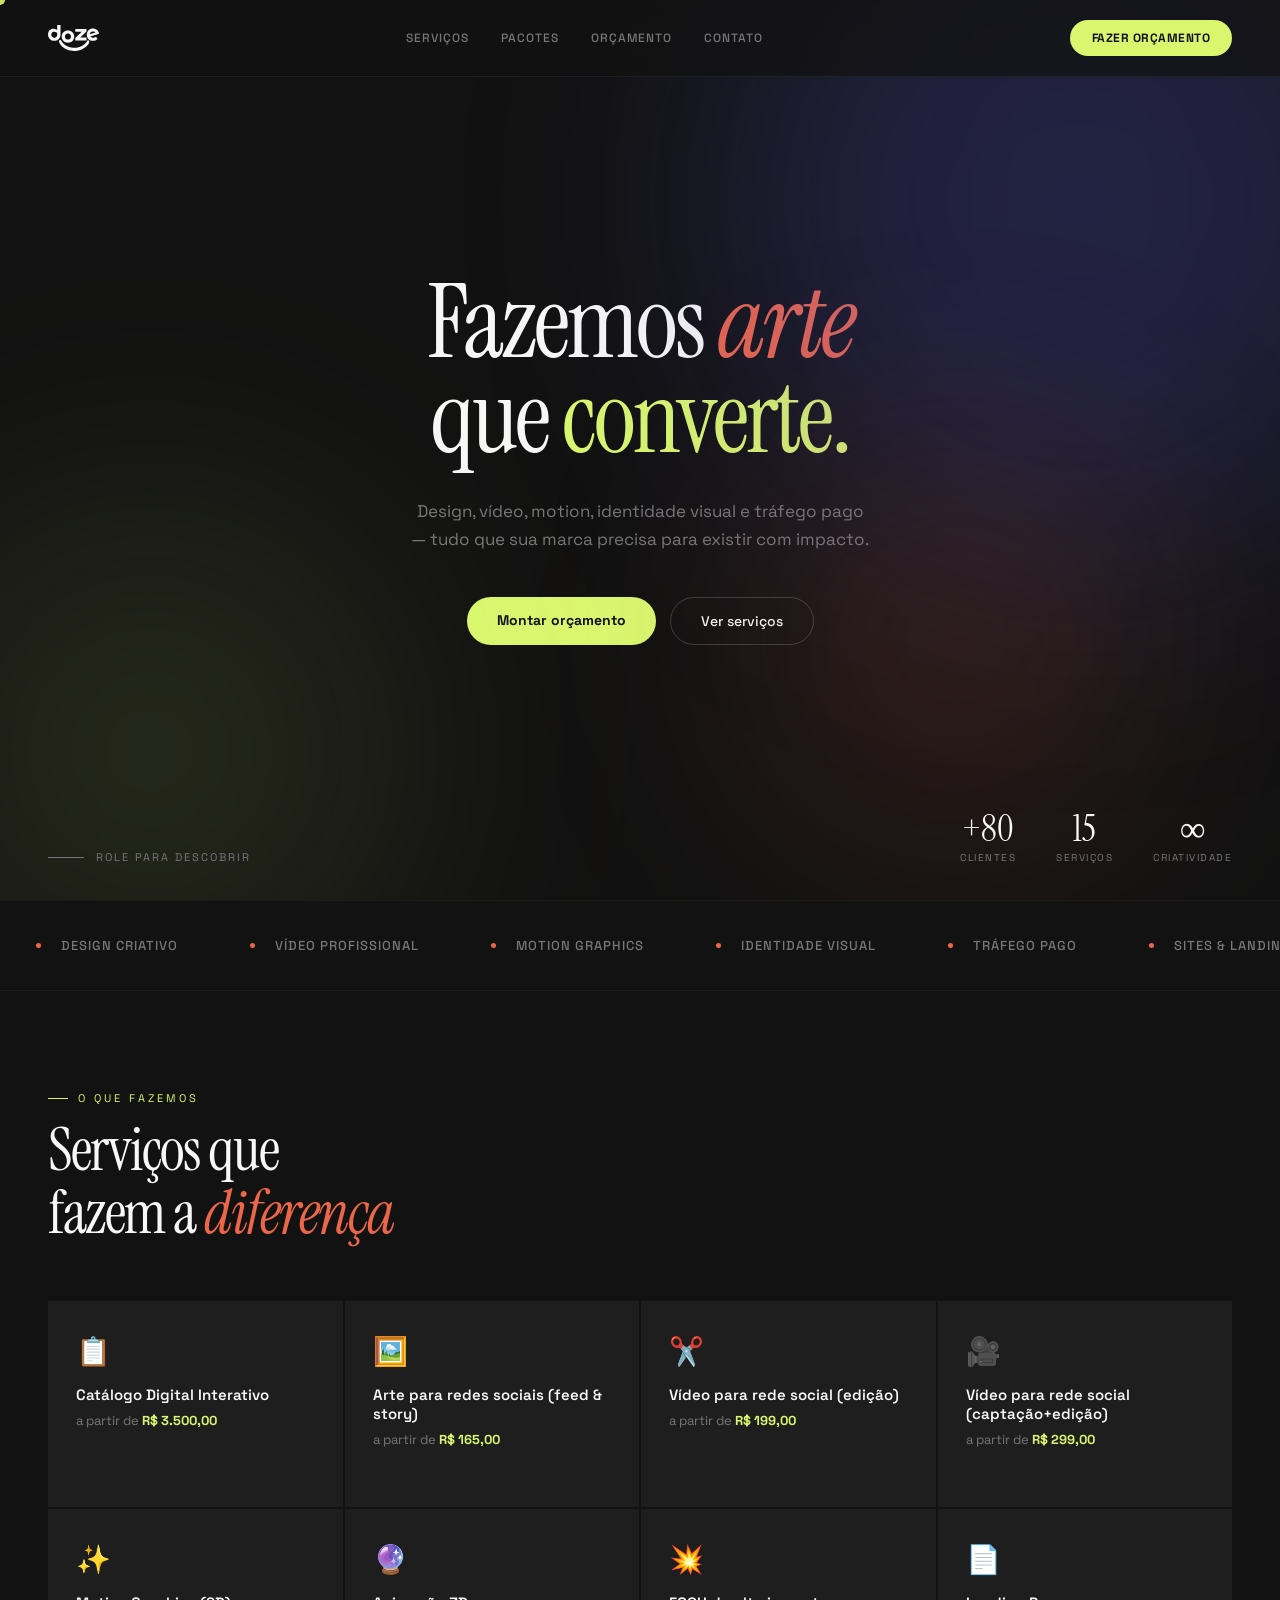
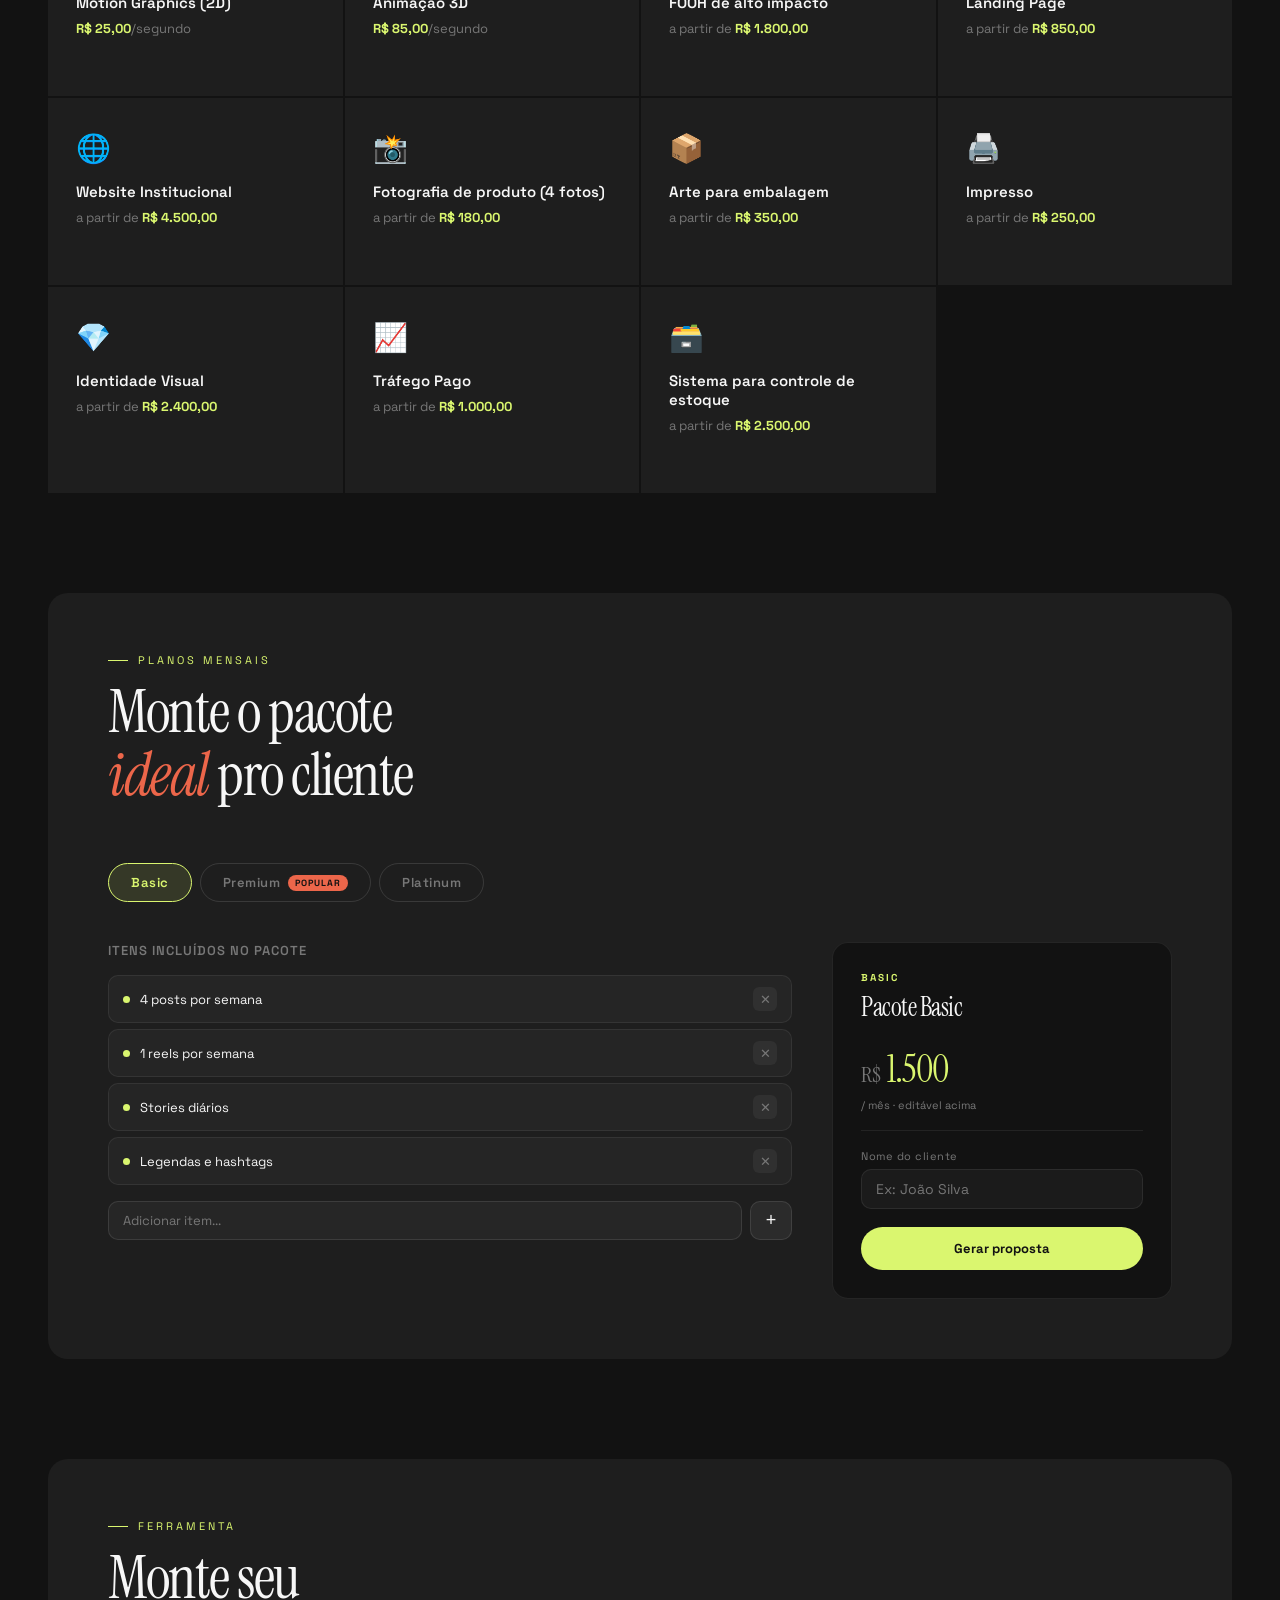
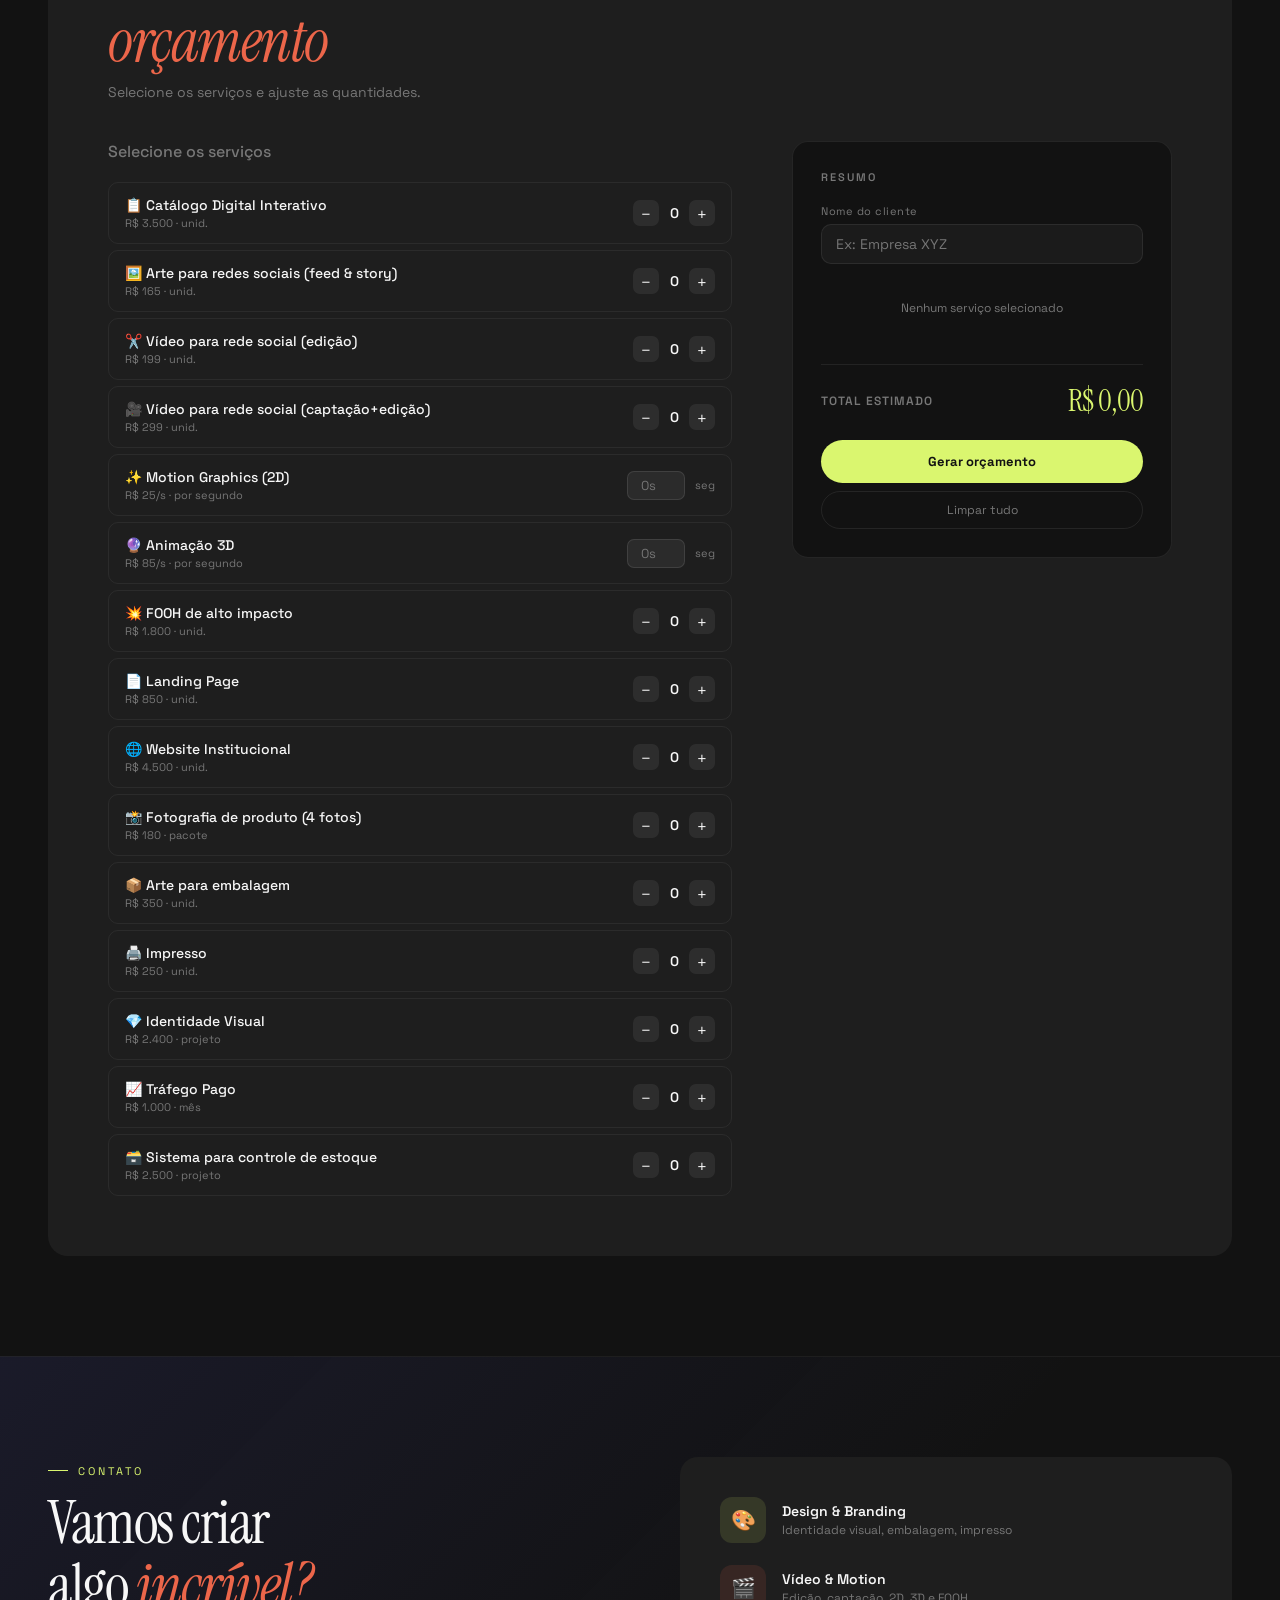
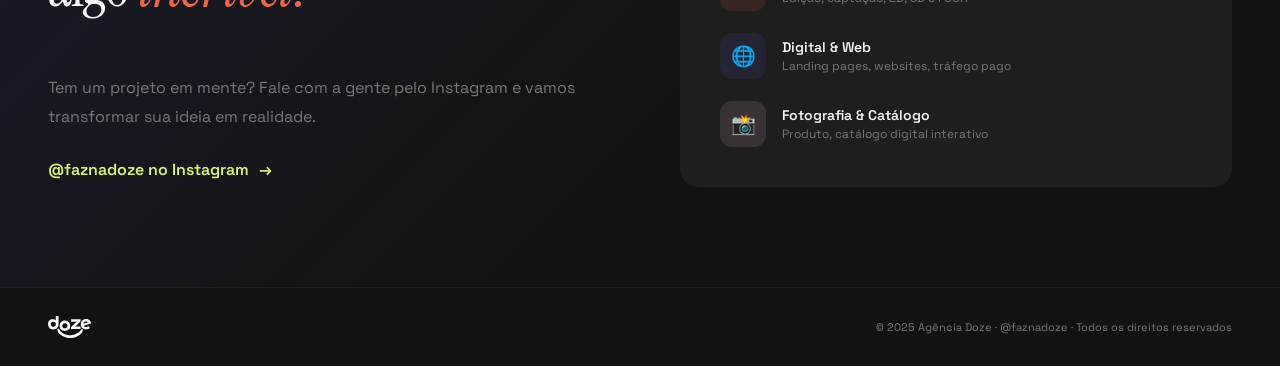
==== index.html @ f2036dd8 "Rename main file for GitHub Pages" ====
<!DOCTYPE html>
<html lang="pt-BR">

<head>
  <meta charset="UTF-8">
  <meta name="viewport" content="width=device-width, initial-scale=1.0">
  <title>Agência Doze — @faznadoze</title>
  <link
    href="https://fonts.googleapis.com/css2?family=Space+Grotesk:wght@300;400;500;600;700&family=Instrument+Serif:ital@0;1&display=swap"
    rel="stylesheet">
  <style>
    :root {
      --lime: #DAF66F;
      --orange: #EC664A;
      --purple: #5456D1;
      --pink: #F0B9DA;
      --light: #F7F7F7;
      --dark: #121212;
      --gray: #1e1e1e;
      --gray2: #2a2a2a;
      --text-muted: #777;
    }

    *,
    *::before,
    *::after {
      box-sizing: border-box;
      margin: 0;
      padding: 0;
    }

    html {
      scroll-behavior: smooth;
    }

    body {
      font-family: 'Space Grotesk', sans-serif;
      background: var(--dark);
      color: var(--light);
      overflow-x: hidden;
    }

    .cursor {
      width: 10px;
      height: 10px;
      background: var(--lime);
      border-radius: 50%;
      position: fixed;
      top: 0;
      left: 0;
      pointer-events: none;
      z-index: 9999;
      transform: translate(-50%, -50%);
      transition: width 0.2s, height 0.2s, background 0.2s;
      mix-blend-mode: difference;
    }

    .cursor.hovered {
      width: 36px;
      height: 36px;
    }

    nav {
      position: fixed;
      top: 0;
      left: 0;
      right: 0;
      padding: 20px 48px;
      display: flex;
      align-items: center;
      justify-content: space-between;
      z-index: 100;
      backdrop-filter: blur(12px);
      background: rgba(18, 18, 18, 0.75);
      border-bottom: 1px solid rgba(255, 255, 255, 0.06);
    }

    .nav-logo {
      display: inline-flex;
      align-items: center;
      color: var(--light);
      text-decoration: none;
      line-height: 1;
    }

    .nav-logo svg {
      height: 26px;
      width: auto;
      fill: var(--light);
      transition: fill 0.2s;
    }

    .nav-logo:hover svg {
      fill: var(--lime);
    }

    .nav-links {
      display: flex;
      gap: 32px;
    }

    .nav-links a {
      font-size: 12px;
      font-weight: 500;
      letter-spacing: 1px;
      text-transform: uppercase;
      color: var(--text-muted);
      text-decoration: none;
      transition: color 0.2s;
    }

    .nav-links a:hover {
      color: var(--lime);
    }

    .nav-cta {
      background: var(--lime);
      color: var(--dark);
      font-size: 12px;
      font-weight: 700;
      letter-spacing: 0.5px;
      text-transform: uppercase;
      border: none;
      padding: 10px 22px;
      border-radius: 100px;
      cursor: pointer;
      transition: transform 0.2s;
      text-decoration: none;
    }

    .nav-cta:hover {
      transform: scale(1.04);
    }

    /* HERO */
    .hero {
      min-height: 100vh;
      display: flex;
      flex-direction: column;
      justify-content: center;
      align-items: center;
      text-align: center;
      padding: 120px 48px 100px;
      position: relative;
      overflow: hidden;
    }

    .blob {
      position: absolute;
      border-radius: 50%;
      filter: blur(130px);
      pointer-events: none;
    }

    .b1 {
      width: 700px;
      height: 700px;
      background: rgba(84, 86, 209, 0.25);
      top: -150px;
      right: -150px;
    }

    .b2 {
      width: 500px;
      height: 500px;
      background: rgba(218, 246, 111, 0.10);
      bottom: -100px;
      left: -100px;
    }

    .b3 {
      width: 350px;
      height: 350px;
      background: rgba(236, 102, 74, 0.18);
      bottom: 80px;
      right: 150px;
    }

    .hero-tag {
      display: inline-flex;
      align-items: center;
      gap: 8px;
      background: rgba(255, 255, 255, 0.06);
      border: 1px solid rgba(255, 255, 255, 0.1);
      padding: 6px 16px;
      border-radius: 100px;
      font-size: 11px;
      letter-spacing: 1.5px;
      text-transform: uppercase;
      color: var(--lime);
      margin-bottom: 32px;
      width: fit-content;
    }

    .hero-tag::before {
      content: '';
      width: 6px;
      height: 6px;
      background: var(--lime);
      border-radius: 50%;
      animation: blink 2s infinite;
    }

    @keyframes blink {

      0%,
      100% {
        opacity: 1
      }

      50% {
        opacity: 0.3
      }
    }

    h1 {
      font-family: 'Instrument Serif', serif;
      font-size: clamp(52px, 8vw, 108px);
      line-height: 0.93;
      letter-spacing: -3px;
      font-weight: 400;
      margin-bottom: 32px;
      max-width: 860px;
    }

    h1 em {
      font-style: italic;
      color: var(--orange);
    }

    h1 .acc {
      color: var(--lime);
    }

    .hero-sub {
      font-size: 17px;
      color: var(--text-muted);
      max-width: 460px;
      line-height: 1.65;
      margin-bottom: 44px;
    }

    .hero-btns {
      display: flex;
      gap: 14px;
      flex-wrap: wrap;
      justify-content: center;
    }

    .btn-p {
      background: var(--lime);
      color: var(--dark);
      font-size: 14px;
      font-weight: 700;
      padding: 14px 30px;
      border-radius: 100px;
      border: none;
      cursor: pointer;
      transition: transform 0.2s;
      text-decoration: none;
      display: inline-block;
      font-family: 'Space Grotesk', sans-serif;
    }

    .btn-p:hover {
      transform: scale(1.04);
    }

    .btn-s {
      background: transparent;
      color: var(--light);
      font-size: 14px;
      font-weight: 500;
      padding: 14px 30px;
      border-radius: 100px;
      border: 1px solid rgba(255, 255, 255, 0.18);
      cursor: pointer;
      transition: all 0.2s;
      text-decoration: none;
      display: inline-block;
      font-family: 'Space Grotesk', sans-serif;
    }

    .btn-s:hover {
      border-color: var(--lime);
      color: var(--lime);
    }

    .hero-scroll {
      position: absolute;
      bottom: 36px;
      left: 48px;
      font-size: 11px;
      letter-spacing: 2px;
      text-transform: uppercase;
      color: var(--text-muted);
      display: flex;
      align-items: center;
      gap: 12px;
    }

    .hero-scroll::before {
      content: '';
      width: 36px;
      height: 1px;
      background: var(--text-muted);
    }

    .hero-stats {
      position: absolute;
      bottom: 36px;
      right: 48px;
      display: flex;
      gap: 40px;
    }

    .stat-n {
      font-family: 'Instrument Serif', serif;
      font-size: 36px;
      line-height: 1;
    }

    .stat-l {
      font-size: 10px;
      color: var(--text-muted);
      letter-spacing: 1.5px;
      text-transform: uppercase;
      margin-top: 4px;
    }

    /* MARQUEE */
    .mq-wrap {
      padding: 36px 0;
      border-top: 1px solid rgba(255, 255, 255, 0.05);
      border-bottom: 1px solid rgba(255, 255, 255, 0.05);
      overflow: hidden;
    }

    .mq-track {
      display: flex;
      animation: mq 22s linear infinite;
      white-space: nowrap;
    }

    .mq-item {
      display: inline-flex;
      align-items: center;
      gap: 20px;
      font-size: 13px;
      font-weight: 500;
      letter-spacing: 1px;
      text-transform: uppercase;
      color: var(--text-muted);
      padding: 0 36px;
    }

    .mq-dot {
      width: 5px;
      height: 5px;
      border-radius: 50%;
      background: var(--orange);
      flex-shrink: 0;
    }

    @keyframes mq {
      to {
        transform: translateX(-50%);
      }
    }

    /* SECTIONS */
    section {
      padding: 100px 48px;
    }

    .sec-label {
      font-size: 11px;
      letter-spacing: 3px;
      text-transform: uppercase;
      color: var(--lime);
      margin-bottom: 14px;
      display: flex;
      align-items: center;
      gap: 10px;
    }

    .sec-label::before {
      content: '';
      width: 20px;
      height: 1px;
      background: var(--lime);
    }

    .sec-title {
      font-family: 'Instrument Serif', serif;
      font-size: clamp(34px, 5vw, 60px);
      line-height: 1.05;
      letter-spacing: -1.5px;
      font-weight: 400;
      margin-bottom: 56px;
    }

    .sec-title em {
      font-style: italic;
      color: var(--orange);
    }

    /* SERVICES GRID */
    .svc-grid {
      display: grid;
      grid-template-columns: repeat(auto-fill, minmax(260px, 1fr));
      gap: 2px;
    }

    .svc-card {
      background: var(--gray);
      padding: 32px 28px;
      transition: background 0.2s, transform 0.2s;
      position: relative;
      overflow: hidden;
      cursor: pointer;
    }

    .svc-card::before {
      content: '';
      position: absolute;
      top: 0;
      left: 0;
      right: 0;
      height: 2px;
      background: linear-gradient(90deg, var(--lime), var(--orange));
      transform: scaleX(0);
      transform-origin: left;
      transition: transform 0.3s;
    }

    .svc-card:hover {
      background: #242424;
      transform: translateY(-2px);
    }

    .svc-card:hover::before {
      transform: scaleX(1);
    }

    .svc-icon {
      font-size: 28px;
      margin-bottom: 16px;
    }

    .svc-name {
      font-size: 15px;
      font-weight: 600;
      margin-bottom: 8px;
      color: var(--light);
    }

    .svc-price {
      font-size: 13px;
      color: var(--text-muted);
    }

    .svc-price strong {
      color: var(--lime);
    }

    .svc-card-hint {
      font-size: 10px;
      letter-spacing: 1px;
      text-transform: uppercase;
      color: var(--lime);
      margin-top: 14px;
      opacity: 0;
      transition: opacity 0.2s;
      display: flex;
      align-items: center;
      gap: 6px;
    }

    .svc-card-hint::before {
      content: '';
      width: 12px;
      height: 1px;
      background: var(--lime);
    }

    .svc-card:hover .svc-card-hint {
      opacity: 1;
    }

    /* SERVICE DETAIL MODAL */
    .svc-modal-ov {
      position: fixed;
      inset: 0;
      background: rgba(0, 0, 0, 0.92);
      display: flex;
      align-items: center;
      justify-content: center;
      z-index: 1100;
      padding: 20px;
      opacity: 0;
      pointer-events: none;
      transition: opacity 0.3s;
    }

    .svc-modal-ov.open {
      opacity: 1;
      pointer-events: all;
    }

    .svc-modal-box {
      background: var(--gray);
      border-radius: 24px;
      max-width: 860px;
      width: 100%;
      position: relative;
      transform: translateY(20px);
      transition: transform 0.35s cubic-bezier(.22, 1, .36, 1);
      max-height: 90vh;
      overflow-y: auto;
      display: flex;
      flex-direction: column;
    }

    .svc-modal-ov.open .svc-modal-box {
      transform: translateY(0);
    }

    .svc-modal-header {
      padding: 36px 36px 24px;
      border-bottom: 1px solid rgba(255, 255, 255, 0.06);
      position: sticky;
      top: 0;
      background: var(--gray);
      z-index: 2;
      border-radius: 24px 24px 0 0;
    }

    .svc-modal-icon {
      font-size: 36px;
      margin-bottom: 12px;
    }

    .svc-modal-name {
      font-family: 'Instrument Serif', serif;
      font-size: clamp(26px, 4vw, 40px);
      letter-spacing: -1px;
      font-weight: 400;
      margin-bottom: 4px;
    }

    .svc-modal-price {
      font-size: 13px;
      color: var(--text-muted);
      margin-bottom: 12px;
    }

    .svc-modal-price strong {
      color: var(--lime);
    }

    .svc-modal-desc {
      font-size: 15px;
      color: var(--text-muted);
      line-height: 1.75;
      max-width: 620px;
    }

    .svc-modal-x {
      position: absolute;
      top: 20px;
      right: 20px;
      width: 36px;
      height: 36px;
      border-radius: 50%;
      background: rgba(255, 255, 255, 0.08);
      border: none;
      color: var(--light);
      font-size: 16px;
      cursor: pointer;
      display: flex;
      align-items: center;
      justify-content: center;
      transition: background 0.15s;
    }

    .svc-modal-x:hover {
      background: rgba(255, 255, 255, 0.16);
    }

    .svc-modal-body {
      padding: 28px 36px 36px;
    }

    .svc-preview-label {
      font-size: 11px;
      letter-spacing: 2.5px;
      text-transform: uppercase;
      color: var(--lime);
      margin-bottom: 18px;
      display: flex;
      align-items: center;
      gap: 10px;
    }

    .svc-preview-label::before {
      content: '';
      width: 16px;
      height: 1px;
      background: var(--lime);
    }

    .svc-preview-empty {
      font-size: 13px;
      color: var(--text-muted);
      text-align: center;
      padding: 48px 20px;
      background: rgba(255, 255, 255, 0.02);
      border-radius: 12px;
      border: 1px dashed rgba(255, 255, 255, 0.1);
    }

    .svc-preview-empty span {
      display: block;
      font-size: 28px;
      margin-bottom: 10px;
    }

    .preview-grid {
      display: grid;
      grid-template-columns: repeat(auto-fill, minmax(200px, 1fr));
      gap: 10px;
    }

    .preview-item {
      border-radius: 12px;
      overflow: hidden;
      background: #1a1a1a;
      position: relative;
      aspect-ratio: 16/10;
      cursor: pointer;
      transition: transform 0.2s, box-shadow 0.2s;
    }

    .preview-item:hover {
      transform: scale(1.02);
      box-shadow: 0 12px 32px rgba(0, 0, 0, 0.5);
    }

    .preview-item img {
      width: 100%;
      height: 100%;
      object-fit: cover;
      display: block;
    }

    .preview-item video {
      width: 100%;
      height: 100%;
      object-fit: cover;
      display: block;
    }

    .preview-pdf-thumb {
      width: 100%;
      height: 100%;
      display: flex;
      flex-direction: column;
      align-items: center;
      justify-content: center;
      gap: 8px;
      color: var(--text-muted);
      font-size: 12px;
    }

    .preview-pdf-thumb span {
      font-size: 32px;
    }

    .preview-type-badge {
      position: absolute;
      bottom: 8px;
      right: 8px;
      background: rgba(0, 0, 0, 0.7);
      backdrop-filter: blur(4px);
      border-radius: 6px;
      padding: 3px 8px;
      font-size: 10px;
      font-weight: 600;
      letter-spacing: 0.5px;
      color: var(--light);
      text-transform: uppercase;
    }

    /* LIGHTBOX */
    .lightbox {
      position: fixed;
      inset: 0;
      background: rgba(0, 0, 0, 0.97);
      z-index: 2000;
      display: flex;
      align-items: center;
      justify-content: center;
      opacity: 0;
      pointer-events: none;
      transition: opacity 0.25s;
    }

    .lightbox.open {
      opacity: 1;
      pointer-events: all;
    }

    .lightbox-inner {
      max-width: 90vw;
      max-height: 90vh;
      position: relative;
    }

    .lightbox-inner img {
      max-width: 90vw;
      max-height: 88vh;
      border-radius: 8px;
      object-fit: contain;
      display: block;
    }

    .lightbox-inner video {
      max-width: 90vw;
      max-height: 88vh;
      border-radius: 8px;
    }

    .lightbox-close {
      position: fixed;
      top: 20px;
      right: 24px;
      width: 40px;
      height: 40px;
      border-radius: 50%;
      background: rgba(255, 255, 255, 0.1);
      border: none;
      color: white;
      font-size: 18px;
      cursor: pointer;
      display: flex;
      align-items: center;
      justify-content: center;
      transition: background 0.15s;
    }

    .lightbox-close:hover {
      background: rgba(255, 255, 255, 0.2);
    }

    .svc-modal-actions {
      display: flex;
      gap: 10px;
      margin-top: 24px;
      padding-top: 20px;
      border-top: 1px solid rgba(255, 255, 255, 0.06);
    }

    @media (max-width: 600px) {

      .svc-modal-header,
      .svc-modal-body {
        padding-left: 20px;
        padding-right: 20px;
      }

      .preview-grid {
        grid-template-columns: repeat(auto-fill, minmax(140px, 1fr));
      }

      .svc-grid {
        grid-template-columns: 1fr 1fr;
      }

      .svc-card {
        padding: 24px 16px;
      }
    }

    /* BUDGET */
    #orcamento {
      background: var(--gray);
      margin: 0 48px;
      border-radius: 20px;
      padding: 60px;
    }

    .budget-grid {
      display: grid;
      grid-template-columns: 1fr 380px;
      gap: 60px;
      margin-top: 40px;
    }

    .bgt-left-title {
      font-size: 16px;
      font-weight: 500;
      color: var(--text-muted);
      margin-bottom: 20px;
    }

    .svc-list {
      display: flex;
      flex-direction: column;
      gap: 6px;
    }

    .svc-row {
      display: flex;
      align-items: center;
      justify-content: space-between;
      padding: 13px 16px;
      border-radius: 10px;
      border: 1px solid rgba(255, 255, 255, 0.06);
      transition: all 0.15s;
      cursor: pointer;
    }

    .svc-row:hover {
      background: rgba(255, 255, 255, 0.03);
      border-color: rgba(218, 246, 111, 0.18);
    }

    .svc-row.sel {
      background: rgba(218, 246, 111, 0.07);
      border-color: rgba(218, 246, 111, 0.35);
    }

    .row-info {
      display: flex;
      flex-direction: column;
      gap: 2px;
    }

    .row-name {
      font-size: 14px;
      font-weight: 500;
      color: var(--light);
    }

    .row-base {
      font-size: 11px;
      color: var(--text-muted);
    }

    .row-right {
      display: flex;
      align-items: center;
      gap: 10px;
    }

    .qty-ctrl {
      display: flex;
      align-items: center;
      gap: 6px;
    }

    .qty-btn {
      width: 26px;
      height: 26px;
      border-radius: 7px;
      background: rgba(255, 255, 255, 0.07);
      border: none;
      color: var(--light);
      font-size: 15px;
      cursor: pointer;
      display: flex;
      align-items: center;
      justify-content: center;
      transition: background 0.15s;
      line-height: 1;
    }

    .qty-btn:hover {
      background: rgba(218, 246, 111, 0.18);
    }

    .qty-v {
      font-size: 14px;
      font-weight: 600;
      min-width: 18px;
      text-align: center;
      color: var(--light);
    }

    .sec-inp {
      width: 58px;
      background: rgba(255, 255, 255, 0.06);
      border: 1px solid rgba(255, 255, 255, 0.1);
      border-radius: 7px;
      color: var(--light);
      font-size: 13px;
      text-align: center;
      padding: 5px 8px;
      font-family: 'Space Grotesk', sans-serif;
    }

    .sec-inp:focus {
      outline: none;
      border-color: var(--lime);
    }

    /* SUMMARY */
    .bgt-right {
      position: sticky;
      top: 110px;
    }

    .summary-box {
      background: var(--dark);
      border-radius: 16px;
      padding: 28px;
      border: 1px solid rgba(255, 255, 255, 0.08);
    }

    .sum-hdr {
      font-size: 11px;
      font-weight: 600;
      letter-spacing: 2px;
      text-transform: uppercase;
      color: var(--text-muted);
      margin-bottom: 20px;
    }

    .sum-field {
      margin-bottom: 20px;
    }

    .sum-field label {
      font-size: 11px;
      color: var(--text-muted);
      display: block;
      margin-bottom: 6px;
      letter-spacing: 0.5px;
    }

    .sum-field input {
      width: 100%;
      background: rgba(255, 255, 255, 0.04);
      border: 1px solid rgba(255, 255, 255, 0.08);
      border-radius: 10px;
      color: var(--light);
      font-size: 14px;
      padding: 10px 14px;
      font-family: 'Space Grotesk', sans-serif;
      transition: border-color 0.15s;
    }

    .sum-field input:focus {
      outline: none;
      border-color: var(--lime);
    }

    .sum-items {
      min-height: 60px;
      margin-bottom: 20px;
      display: flex;
      flex-direction: column;
      gap: 8px;
    }

    .sum-item {
      display: flex;
      justify-content: space-between;
      align-items: start;
      font-size: 12px;
    }

    .sum-item-n {
      color: var(--text-muted);
      max-width: 62%;
      line-height: 1.4;
    }

    .sum-item-p {
      color: var(--light);
      font-weight: 500;
    }

    .sum-empty {
      font-size: 12px;
      color: var(--text-muted);
      text-align: center;
      padding: 16px 0;
    }

    .sum-div {
      height: 1px;
      background: rgba(255, 255, 255, 0.07);
      margin: 16px 0;
    }

    .sum-total {
      display: flex;
      justify-content: space-between;
      align-items: center;
      margin-bottom: 20px;
    }

    .sum-tot-l {
      font-size: 12px;
      font-weight: 600;
      color: var(--text-muted);
      text-transform: uppercase;
      letter-spacing: 1px;
    }

    .sum-tot-v {
      font-family: 'Instrument Serif', serif;
      font-size: 30px;
      color: var(--lime);
      letter-spacing: -1px;
    }

    .btn-gen {
      width: 100%;
      background: var(--lime);
      color: var(--dark);
      font-size: 13px;
      font-weight: 700;
      padding: 13px;
      border-radius: 100px;
      border: none;
      cursor: pointer;
      transition: transform 0.2s;
      font-family: 'Space Grotesk', sans-serif;
    }

    .btn-gen:hover {
      transform: scale(1.02);
    }

    .btn-clr {
      width: 100%;
      background: transparent;
      color: var(--text-muted);
      font-size: 12px;
      padding: 10px;
      border-radius: 100px;
      border: 1px solid rgba(255, 255, 255, 0.08);
      cursor: pointer;
      transition: all 0.2s;
      margin-top: 8px;
      font-family: 'Space Grotesk', sans-serif;
    }

    .btn-clr:hover {
      border-color: var(--orange);
      color: var(--orange);
    }

    /* MODAL */
    .modal-ov {
      position: fixed;
      inset: 0;
      background: rgba(0, 0, 0, 0.88);
      display: flex;
      align-items: center;
      justify-content: center;
      z-index: 1000;
      padding: 20px;
      opacity: 0;
      pointer-events: none;
      transition: opacity 0.3s;
    }

    .modal-ov.open {
      opacity: 1;
      pointer-events: all;
    }

    .modal-box {
      background: var(--gray);
      border-radius: 20px;
      max-width: 580px;
      width: 100%;
      padding: 44px;
      position: relative;
      transform: scale(0.95);
      transition: transform 0.3s;
      max-height: 90vh;
      overflow-y: auto;
    }

    .modal-ov.open .modal-box {
      transform: scale(1);
    }

    .modal-x {
      position: absolute;
      top: 18px;
      right: 18px;
      width: 34px;
      height: 34px;
      border-radius: 50%;
      background: rgba(255, 255, 255, 0.08);
      border: none;
      color: var(--light);
      font-size: 16px;
      cursor: pointer;
      display: flex;
      align-items: center;
      justify-content: center;
      transition: background 0.15s;
    }

    .modal-x:hover {
      background: rgba(255, 255, 255, 0.14);
    }

    .m-logo {
      font-family: 'Instrument Serif', serif;
      font-size: 26px;
      margin-bottom: 4px;
    }

    .m-logo span {
      color: var(--lime);
    }

    .m-sub {
      font-size: 12px;
      color: var(--text-muted);
      margin-bottom: 28px;
    }

    .m-client {
      font-size: 18px;
      font-weight: 600;
      margin-bottom: 20px;
      padding-bottom: 14px;
      border-bottom: 1px solid rgba(255, 255, 255, 0.08);
    }

    .m-items {
      display: flex;
      flex-direction: column;
      gap: 10px;
      margin-bottom: 20px;
    }

    .m-item {
      display: flex;
      justify-content: space-between;
      font-size: 13px;
      padding: 9px 0;
      border-bottom: 1px solid rgba(255, 255, 255, 0.05);
    }

    .m-item-n {
      color: var(--text-muted);
    }

    .m-item-p {
      color: var(--light);
      font-weight: 500;
    }

    .m-total-row {
      display: flex;
      justify-content: space-between;
      align-items: center;
      padding: 14px 0;
    }

    .m-tot-l {
      font-size: 13px;
      font-weight: 700;
      text-transform: uppercase;
      letter-spacing: 1px;
    }

    .m-tot-v {
      font-family: 'Instrument Serif', serif;
      font-size: 38px;
      color: var(--lime);
      letter-spacing: -1px;
    }

    .m-note {
      font-size: 11px;
      color: var(--text-muted);
      margin-top: 14px;
      padding-top: 14px;
      border-top: 1px solid rgba(255, 255, 255, 0.07);
      line-height: 1.7;
    }

    .m-actions {
      display: flex;
      gap: 10px;
      margin-top: 20px;
    }

    .btn-copy {
      flex: 1;
      background: var(--lime);
      color: var(--dark);
      font-size: 13px;
      font-weight: 700;
      padding: 12px;
      border-radius: 100px;
      border: none;
      cursor: pointer;
      transition: background 0.2s;
      font-family: 'Space Grotesk', sans-serif;
    }

    .btn-copy:hover {
      background: #c8e05a;
    }

    .btn-print {
      flex: 1;
      background: transparent;
      color: var(--light);
      font-size: 13px;
      padding: 12px;
      border-radius: 100px;
      border: 1px solid rgba(255, 255, 255, 0.15);
      cursor: pointer;
      transition: all 0.2s;
      font-family: 'Space Grotesk', sans-serif;
    }

    .btn-print:hover {
      border-color: var(--lime);
      color: var(--lime);
    }

    .toast {
      position: fixed;
      bottom: 28px;
      left: 50%;
      transform: translateX(-50%);
      background: var(--lime);
      color: var(--dark);
      font-size: 13px;
      font-weight: 700;
      padding: 10px 24px;
      border-radius: 100px;
      opacity: 0;
      pointer-events: none;
      transition: opacity 0.3s;
      z-index: 2000;
    }

    .toast.show {
      opacity: 1;
    }

    /* CONTACT */
    #contato {
      background: linear-gradient(135deg, rgba(84, 86, 209, 0.12) 0%, rgba(18, 18, 18, 0) 60%);
      border-top: 1px solid rgba(255, 255, 255, 0.05);
    }

    .contact-grid {
      display: grid;
      grid-template-columns: 1fr 1fr;
      gap: 80px;
      align-items: center;
    }

    .contact-info p {
      font-size: 16px;
      color: var(--text-muted);
      line-height: 1.8;
      margin-bottom: 28px;
    }

    .contact-lnk {
      display: inline-flex;
      align-items: center;
      gap: 10px;
      font-size: 16px;
      font-weight: 600;
      color: var(--lime);
      text-decoration: none;
      transition: gap 0.2s;
    }

    .contact-lnk:hover {
      gap: 16px;
    }

    .contact-lnk::after {
      content: '→';
    }

    .contact-card {
      background: var(--gray);
      border-radius: 18px;
      padding: 40px;
      display: flex;
      flex-direction: column;
      gap: 22px;
    }

    .cc-item {
      display: flex;
      align-items: center;
      gap: 16px;
    }

    .cc-icon {
      width: 46px;
      height: 46px;
      border-radius: 12px;
      display: flex;
      align-items: center;
      justify-content: center;
      font-size: 20px;
      flex-shrink: 0;
    }

    .cc-title {
      font-size: 14px;
      font-weight: 600;
      margin-bottom: 2px;
    }

    .cc-desc {
      font-size: 12px;
      color: var(--text-muted);
    }

    footer {
      padding: 28px 48px;
      border-top: 1px solid rgba(255, 255, 255, 0.05);
      display: flex;
      justify-content: space-between;
      align-items: center;
      flex-wrap: wrap;
      gap: 12px;
    }

    .f-brand {
      display: inline-flex;
      align-items: center;
    }

    .f-brand svg {
      height: 22px;
      width: auto;
      fill: var(--text-muted);
    }

    footer p {
      font-size: 11px;
      color: var(--text-muted);
    }

    @media print {
      body * {
        visibility: hidden;
      }

      .modal-box,
      .modal-box * {
        visibility: visible;
      }

      .modal-box {
        position: absolute;
        left: 0;
        top: 0;
        background: white;
        color: black;
        border-radius: 0;
        width: 100%;
        padding: 40px;
        max-height: none;
      }

      .modal-x,
      .m-actions {
        display: none;
      }

      .m-logo span,
      .m-tot-v {
        color: #5456D1;
      }

      .m-item-n,
      .m-sub,
      .m-note {
        color: #555;
      }

      .m-item {
        border-bottom-color: #ddd;
      }
    }

    @media (max-width: 900px) {
      nav {
        padding: 16px 20px;
      }

      .nav-links {
        display: none;
      }

      .hero {
        padding: 100px 20px 80px;
      }

      section {
        padding: 70px 20px;
      }

      #orcamento {
        margin: 0 20px;
        padding: 28px 20px;
      }

      .budget-grid {
        grid-template-columns: 1fr;
        gap: 40px;
      }

      .bgt-right {
        position: static;
      }

      .hero-stats {
        display: none;
      }

      .contact-grid {
        grid-template-columns: 1fr;
        gap: 40px;
      }

      footer {
        padding: 20px;
      }
    }

    /* ── PACKAGES ─────────────────────────────────────── */
    #pacotes {
      background: var(--gray);
      margin: 0 48px;
      border-radius: 20px;
      padding: 60px;
    }

    .pkg-tabs {
      display: flex;
      gap: 8px;
      margin-bottom: 40px;
      flex-wrap: wrap;
    }

    .pkg-tab {
      position: relative;
      display: flex;
      align-items: center;
      gap: 8px;
      padding: 10px 22px;
      border-radius: 100px;
      border: 1px solid rgba(255, 255, 255, 0.12);
      background: transparent;
      color: var(--text-muted);
      font-family: 'Space Grotesk', sans-serif;
      font-size: 13px;
      font-weight: 600;
      letter-spacing: 0.5px;
      cursor: pointer;
      transition: all 0.2s;
    }

    .pkg-tab:hover {
      border-color: rgba(255, 255, 255, 0.28);
      color: var(--light);
    }

    .pkg-tab.active[data-tier="basic"] {
      background: rgba(218, 246, 111, 0.12);
      border-color: var(--lime);
      color: var(--lime);
    }

    .pkg-tab.active[data-tier="premium"] {
      background: rgba(236, 102, 74, 0.12);
      border-color: var(--orange);
      color: var(--orange);
    }

    .pkg-tab.active[data-tier="platinum"] {
      background: rgba(84, 86, 209, 0.18);
      border-color: var(--purple);
      color: var(--purple);
    }

    .pkg-badge {
      font-size: 9px;
      font-weight: 700;
      letter-spacing: 1px;
      text-transform: uppercase;
      padding: 2px 7px;
      border-radius: 100px;
      background: var(--orange);
      color: var(--dark);
    }

    .pkg-editor {
      display: grid;
      grid-template-columns: 1fr 340px;
      gap: 40px;
      align-items: start;
    }

    .pkg-editor-title {
      font-size: 13px;
      font-weight: 600;
      letter-spacing: 1px;
      text-transform: uppercase;
      color: var(--text-muted);
      margin-bottom: 16px;
    }

    .pkg-items-list {
      display: flex;
      flex-direction: column;
      gap: 6px;
      min-height: 60px;
      margin-bottom: 16px;
    }

    .pkg-item {
      display: flex;
      align-items: center;
      gap: 10px;
      padding: 11px 14px;
      background: rgba(255, 255, 255, 0.03);
      border: 1px solid rgba(255, 255, 255, 0.07);
      border-radius: 10px;
      transition: border-color 0.15s;
    }

    .pkg-item-dot {
      width: 7px;
      height: 7px;
      border-radius: 50%;
      flex-shrink: 0;
    }

    .pkg-item-text {
      flex: 1;
      font-size: 13px;
      color: var(--light);
      background: transparent;
      border: none;
      outline: none;
      font-family: 'Space Grotesk', sans-serif;
      padding: 0;
    }

    .pkg-item-remove {
      width: 24px;
      height: 24px;
      border-radius: 6px;
      border: none;
      background: rgba(255, 255, 255, 0.05);
      color: var(--text-muted);
      font-size: 13px;
      cursor: pointer;
      display: flex;
      align-items: center;
      justify-content: center;
      transition: background 0.15s, color 0.15s;
      flex-shrink: 0;
      line-height: 1;
    }

    .pkg-item-remove:hover {
      background: rgba(236, 102, 74, 0.2);
      color: var(--orange);
    }

    .pkg-add-row {
      display: flex;
      gap: 8px;
    }

    .pkg-add-inp {
      flex: 1;
      background: rgba(255, 255, 255, 0.04);
      border: 1px solid rgba(255, 255, 255, 0.1);
      border-radius: 10px;
      color: var(--light);
      font-size: 13px;
      padding: 10px 14px;
      font-family: 'Space Grotesk', sans-serif;
      transition: border-color 0.15s;
    }

    .pkg-add-inp::placeholder {
      color: var(--text-muted);
    }

    .pkg-add-inp:focus {
      outline: none;
      border-color: var(--lime);
    }

    .pkg-add-btn {
      background: rgba(255, 255, 255, 0.06);
      border: 1px solid rgba(255, 255, 255, 0.1);
      border-radius: 10px;
      color: var(--light);
      font-size: 18px;
      width: 42px;
      cursor: pointer;
      display: flex;
      align-items: center;
      justify-content: center;
      transition: background 0.15s;
      flex-shrink: 0;
    }

    .pkg-add-btn:hover {
      background: rgba(218, 246, 111, 0.1);
    }

    /* pkg summary card */
    .pkg-summary-card {
      background: var(--dark);
      border-radius: 16px;
      padding: 28px;
      border: 1px solid rgba(255, 255, 255, 0.08);
      position: sticky;
      top: 110px;
    }

    .pkg-card-tier {
      font-size: 10px;
      font-weight: 700;
      letter-spacing: 2px;
      text-transform: uppercase;
      margin-bottom: 6px;
    }

    .pkg-card-tier.basic {
      color: var(--lime);
    }

    .pkg-card-tier.premium {
      color: var(--orange);
    }

    .pkg-card-tier.platinum {
      color: var(--purple);
    }

    .pkg-card-name {
      font-family: 'Instrument Serif', serif;
      font-size: 26px;
      letter-spacing: -0.5px;
      margin-bottom: 20px;
    }

    .pkg-price-row {
      display: flex;
      align-items: baseline;
      gap: 6px;
      margin-bottom: 4px;
    }

    .pkg-price-label {
      font-size: 11px;
      color: var(--text-muted);
      margin-bottom: 12px;
    }

    .pkg-price-inp {
      font-family: 'Instrument Serif', serif;
      font-size: 38px;
      letter-spacing: -1px;
      width: 100%;
      background: transparent;
      border: none;
      outline: none;
      color: var(--lime);
      padding: 0;
    }

    .pkg-price-inp[data-tier="premium"] {
      color: var(--orange);
    }

    .pkg-price-inp[data-tier="platinum"] {
      color: var(--purple);
    }

    .pkg-price-curr {
      font-family: 'Instrument Serif', serif;
      font-size: 22px;
      color: var(--text-muted);
    }

    .pkg-card-div {
      height: 1px;
      background: rgba(255, 255, 255, 0.07);
      margin: 18px 0;
    }

    .pkg-client-input {
      width: 100%;
      background: rgba(255, 255, 255, 0.04);
      border: 1px solid rgba(255, 255, 255, 0.08);
      border-radius: 10px;
      color: var(--light);
      font-size: 14px;
      padding: 10px 14px;
      font-family: 'Space Grotesk', sans-serif;
      transition: border-color 0.15s;
      margin-top: 6px;
      margin-bottom: 18px;
    }

    .pkg-client-input:focus {
      outline: none;
      border-color: var(--lime);
    }

    .pkg-client-label {
      font-size: 11px;
      color: var(--text-muted);
      letter-spacing: 0.5px;
    }

    .pkg-gen-btn {
      width: 100%;
      padding: 13px;
      border-radius: 100px;
      border: none;
      font-size: 13px;
      font-weight: 700;
      font-family: 'Space Grotesk', sans-serif;
      cursor: pointer;
      transition: transform 0.2s;
    }

    .pkg-gen-btn:hover {
      transform: scale(1.02);
    }

    .pkg-gen-btn.basic {
      background: var(--lime);
      color: var(--dark);
    }

    .pkg-gen-btn.premium {
      background: var(--orange);
      color: white;
    }

    .pkg-gen-btn.platinum {
      background: var(--purple);
      color: white;
    }

    @media (max-width: 900px) {
      #pacotes {
        margin: 0 20px;
        padding: 28px 20px;
      }

      .pkg-editor {
        grid-template-columns: 1fr;
        gap: 28px;
      }

      .pkg-summary-card {
        position: static;
      }
    }
  </style>
</head>

<body>

  <div class="cursor" id="cursor"></div>
  <div class="toast" id="toast">Copiado!</div>

  <nav>
    <a href="#" class="nav-logo">
      <svg viewBox="0 0 204 104" fill="none" xmlns="http://www.w3.org/2000/svg">
        <path
          d="M36.7669 20.4932C35.774 19.6636 34.7186 18.9162 33.5772 18.2705C31.8065 17.2649 29.8872 16.4822 27.8194 15.9187C25.7517 15.3591 23.6252 15.0774 21.4402 15.0774C18.2505 15.0774 15.3423 15.6409 12.7156 16.764C10.0888 17.887 7.82947 19.4562 5.93758 21.4637C4.04568 23.475 2.58376 25.8973 1.55182 28.7343C0.515971 31.5714 0 34.7058 0 38.1337C0 41.8004 0.621511 45.1852 1.86062 48.2884C3.09974 51.3915 4.82746 54.0681 7.04379 56.3143C9.26012 58.5604 11.9142 60.3057 15.0179 61.5462C18.1215 62.7866 21.5574 63.4088 25.3373 63.4088C29.1172 63.4088 32.4397 62.7866 35.4808 61.5462C38.5219 60.3057 41.1174 58.5174 43.2751 56.1812C45.4289 53.8451 47.098 51.0237 48.2785 47.7131C49.459 44.4026 50.0492 40.7086 50.0492 36.6272V0H36.7629V20.4932H36.7669ZM36.0124 43.1426C35.5082 44.7704 34.7733 46.144 33.7961 47.267C32.8228 48.3901 31.6267 49.2471 30.2078 49.838C28.7928 50.4289 27.1979 50.7263 25.4233 50.7263C23.6487 50.7263 21.9249 50.4328 20.4199 49.838C18.915 49.2471 17.629 48.4175 16.5658 47.3531C15.5026 46.2888 14.6895 45.0326 14.1306 43.5848C13.5677 42.1369 13.2902 40.4973 13.2902 38.662C13.2902 36.948 13.556 35.3945 14.0876 34.0053C14.6192 32.6162 15.401 31.4188 16.4329 30.4131C17.4648 29.4074 18.6922 28.6404 20.1072 28.1082C21.5262 27.576 23.121 27.3099 24.8917 27.3099C28.2572 27.3099 31.3413 28.2569 34.1479 30.147C35.0782 30.7731 35.946 31.5009 36.7629 32.311V37.5076C36.7629 39.6364 36.5128 41.5147 36.0085 43.1387L36.0124 43.1426Z"
          fill="currentColor" />
        <path
          d="M153.935 26.3356V15.8718H109.292V27.3999H135.188L109.026 52.1428V61.8083H154.201V50.1041H128.969L153.935 26.3356Z"
          fill="currentColor" />
        <path
          d="M186.324 50.3232C184.405 51.0628 182.384 51.4306 180.257 51.4306C178.307 51.4306 176.552 51.1215 174.988 50.4993C173.425 49.8771 172.08 49.0084 170.958 47.8814C170.442 47.3649 169.985 46.7975 169.582 46.1792L204 35.465C203.703 32.3305 202.906 29.4661 201.608 26.8638C200.31 24.2616 198.598 22.0311 196.471 20.1684C194.345 18.3058 191.867 16.8735 189.029 15.8679C186.195 14.8622 183.123 14.3613 179.816 14.3613C176.212 14.3613 172.889 14.9678 169.852 16.1809C166.811 17.394 164.212 19.0766 162.058 21.2367C159.9 23.3968 158.219 25.9677 157.008 28.9535C155.796 31.9392 155.19 35.2341 155.19 38.842C155.19 42.4499 155.796 45.7605 157.008 48.7736C158.215 51.7907 159.9 54.3773 162.058 56.5334C164.212 58.6935 166.795 60.3761 169.809 61.5892C172.823 62.8023 176.126 63.4088 179.73 63.4088C183.334 63.4088 186.594 62.8179 189.694 61.6362C192.793 60.4544 195.526 58.7404 197.887 56.4943L191.773 47.0049C190.061 48.484 188.243 49.5915 186.324 50.331V50.3232ZM170.911 29.0865C172.002 27.9634 173.315 27.1065 174.852 26.5156C176.388 25.9247 178.1 25.6273 179.988 25.6273C181.583 25.6273 183.056 25.8503 184.417 26.2925C185.773 26.7347 186.985 27.3569 188.048 28.1552C188.728 28.6678 189.334 29.2587 189.881 29.9161L167.573 36.7954C167.694 35.461 167.96 34.2323 168.382 33.121C168.973 31.5557 169.813 30.2096 170.907 29.0865H170.911Z"
          fill="currentColor" />
        <path
          d="M97.8233 28.5856C95.607 26.4295 92.9646 24.7586 89.8961 23.5768C86.8237 22.395 83.4582 21.8041 79.7995 21.8041C76.1408 21.8041 72.7557 22.4107 69.656 23.6237C66.5562 24.8368 63.9138 26.5195 61.7288 28.6795C59.5437 30.8396 57.8316 33.4105 56.5925 36.3963C55.3534 39.382 54.7319 42.6769 54.7319 46.2848C54.7319 49.8928 55.3534 53.2033 56.5925 56.2164C57.8316 59.2296 59.5593 61.8201 61.7757 63.9762C63.992 66.1363 66.6305 67.819 69.7029 69.032C72.7713 70.2412 76.1369 70.8516 79.7995 70.8516C83.4621 70.8516 86.8276 70.2451 89.8961 69.032C92.9646 67.8229 95.6109 66.1363 97.8233 63.9762C100.04 61.8201 101.752 59.2335 102.96 56.2164C104.167 53.1994 104.777 49.8928 104.777 46.2848C104.777 42.6769 104.171 39.3664 102.96 36.3532C101.748 33.3401 100.036 30.7535 97.8233 28.5934V28.5856ZM90.8694 51.2428C90.2792 52.722 89.4661 53.9898 88.4342 55.0542C87.3983 56.1186 86.1436 56.9482 84.6699 57.5391C83.1924 58.13 81.5702 58.4274 79.7995 58.4274C78.0288 58.4274 76.4027 58.1339 74.929 57.5391C73.4515 56.9482 72.185 56.1186 71.1218 55.0542C70.0586 53.9898 69.2299 52.7024 68.6396 51.1959C68.0494 49.6893 67.7523 48.0497 67.7523 46.2731C67.7523 44.4965 68.0455 42.8726 68.6396 41.3973C69.2299 39.922 70.0586 38.6464 71.1218 37.5859C72.185 36.5254 73.4554 35.6958 74.929 35.101C76.4027 34.5101 78.0288 34.2127 79.7995 34.2127C81.5702 34.2127 83.1963 34.5101 84.6699 35.101C86.1436 35.6919 87.4179 36.5059 88.4811 37.5389C89.5443 38.5759 90.3534 39.8438 90.9163 41.3503C91.4753 42.8569 91.7567 44.4965 91.7567 46.2731C91.7567 48.0497 91.4596 49.7636 90.8694 51.2389V51.2428Z"
          fill="currentColor" />
        <path
          d="M165.075 64.8919C164.7 63.3266 163.774 62.5401 163.774 62.5401C162.531 61.4796 160.658 61.4444 160.471 61.4405C160.471 61.4405 160.338 61.4405 160.221 61.4405C158.254 61.5227 155.585 65.6706 154.963 66.6567C153.783 68.4803 152.067 70.836 149.686 73.3052C146.669 76.4318 143.975 78.3297 141.892 79.7267C135.36 84.1173 129.047 86.5591 129.047 86.5591C118.818 90.6014 108.878 90.9653 104.339 90.9457C99.8012 90.8479 89.8726 90.2218 79.7565 85.9095C79.7565 85.9095 73.514 83.3033 67.0995 78.7367C65.0552 77.281 62.4089 75.3166 59.4772 72.1078C57.859 70.339 56.5651 68.6329 55.5449 67.1302C55.3495 66.8446 55.115 66.4963 54.8374 66.058C54.8374 66.058 54.6029 65.6902 54.3801 65.3223C53.3911 63.6827 53.0472 62.1449 51.9644 61.0922C50.9794 60.1374 49.4666 59.6678 48.0712 59.8674C46.8985 60.0318 46.0776 60.6305 45.6828 60.967C45.6828 60.967 44.7369 61.7301 44.3186 63.2836C42.6066 69.6347 51.1396 80.0476 51.1396 80.0476C54.7592 84.4655 61.5763 91.4231 73.2795 96.9681C80.3233 100.306 87.0661 101.605 90.5372 102.306C95.947 103.401 100.63 103.832 104.163 104V103.992C107.701 103.918 112.392 103.613 117.833 102.662C121.323 102.051 128.098 100.932 135.227 97.7859C147.075 92.554 154.076 85.7803 157.813 81.4602C157.813 81.4602 166.619 71.2782 165.075 64.8841V64.8919Z"
          fill="currentColor" />
      </svg>
    </a>
    <div class="nav-links">
      <a href="#servicos">Serviços</a>
      <a href="#pacotes">Pacotes</a>
      <a href="#orcamento">Orçamento</a>
      <a href="#contato">Contato</a>
    </div>
    <a href="#orcamento" class="nav-cta">Fazer orçamento</a>
  </nav>

  <section class="hero">
    <div class="blob b1"></div>
    <div class="blob b2"></div>
    <div class="blob b3"></div>

    <h1>Fazemos <em id="heroRotator" style="display:inline-block; transition: all 0.4s ease;">arte</em><br>que <span
        class="acc">converte.</span></h1>
    <p class="hero-sub" style="margin: 0 auto 44px;">Design, vídeo, motion, identidade visual e tráfego pago — tudo que
      sua marca precisa para
      existir com impacto.</p>
    <div class="hero-btns">
      <a href="#orcamento" class="btn-p">Montar orçamento</a>
      <a href="#servicos" class="btn-s">Ver serviços</a>
    </div>
    <div class="hero-scroll">role para descobrir</div>
    <div class="hero-stats">
      <div>
        <div class="stat-n">+80</div>
        <div class="stat-l">Clientes</div>
      </div>
      <div>
        <div class="stat-n">15</div>
        <div class="stat-l">Serviços</div>
      </div>
      <div>
        <div class="stat-n">∞</div>
        <div class="stat-l">Criatividade</div>
      </div>
    </div>
  </section>

  <div class="mq-wrap">
    <div class="mq-track" id="mqTrack"></div>
  </div>

  <section id="servicos">
    <div class="sec-label">O que fazemos</div>
    <h2 class="sec-title">Serviços que<br>fazem a <em>diferença</em></h2>
    <div class="svc-grid" id="svcGrid"></div>
  </section>

  <!-- PACKAGES -->
  <section style="padding-top:0;padding-left:0;padding-right:0;" id="pacotes-wrap">
    <div id="pacotes">
      <div class="sec-label">Planos mensais</div>
      <h2 class="sec-title" id="pkgTitle">Monte o pacote<br><em>ideal</em> pro cliente</h2>

      <div class="pkg-tabs" id="pkgTabs">
        <button class="pkg-tab active" data-tier="basic" onclick="selectPkgTab('basic')">Basic</button>
        <button class="pkg-tab" data-tier="premium" onclick="selectPkgTab('premium')">Premium <span
            class="pkg-badge">Popular</span></button>
        <button class="pkg-tab" data-tier="platinum" onclick="selectPkgTab('platinum')">Platinum</button>
      </div>

      <div class="pkg-editor" id="pkgEditor">
        <!-- rendered by JS -->
      </div>
    </div>
  </section>

  <section style="padding-top:0;padding-left:0;padding-right:0;">
    <div id="orcamento">
      <div class="sec-label">Ferramenta</div>
      <h2 class="sec-title" style="margin-bottom:10px;">Monte seu<br><em>orçamento</em></h2>
      <p style="font-size:14px;color:var(--text-muted);margin-bottom:0;">Selecione os serviços e ajuste as quantidades.
      </p>
      <div class="budget-grid">
        <div>
          <div class="bgt-left-title">Selecione os serviços</div>
          <div class="svc-list" id="svcList"></div>
        </div>
        <div class="bgt-right">
          <div class="summary-box">
            <div class="sum-hdr">Resumo</div>
            <div class="sum-field">
              <label>Nome do cliente</label>
              <input type="text" id="clientName" placeholder="Ex: Empresa XYZ">
            </div>
            <div class="sum-items" id="sumItems">
              <div class="sum-empty">Nenhum serviço selecionado</div>
            </div>
            <div class="sum-div"></div>
            <div class="sum-total">
              <div class="sum-tot-l">Total estimado</div>
              <div class="sum-tot-v" id="totalVal">R$ 0,00</div>
            </div>
            <button class="btn-gen" onclick="genQuote()">Gerar orçamento</button>
            <button class="btn-clr" onclick="clearAll()">Limpar tudo</button>
          </div>
        </div>
      </div>
    </div>
  </section>

  <section id="contato">
    <div class="contact-grid">
      <div class="contact-info">
        <div class="sec-label">Contato</div>
        <h2 class="sec-title">Vamos criar<br>algo <em>incrível?</em></h2>
        <p>Tem um projeto em mente? Fale com a gente pelo Instagram e vamos transformar sua ideia em realidade.</p>
        <a href="https://instagram.com/faznadoze" target="_blank" class="contact-lnk">@faznadoze no Instagram</a>
      </div>
      <div class="contact-card">
        <div class="cc-item">
          <div class="cc-icon" style="background:rgba(218,246,111,0.12)">🎨</div>
          <div>
            <div class="cc-title">Design & Branding</div>
            <div class="cc-desc">Identidade visual, embalagem, impresso</div>
          </div>
        </div>
        <div class="cc-item">
          <div class="cc-icon" style="background:rgba(236,102,74,0.12)">🎬</div>
          <div>
            <div class="cc-title">Vídeo & Motion</div>
            <div class="cc-desc">Edição, captação, 2D, 3D e FOOH</div>
          </div>
        </div>
        <div class="cc-item">
          <div class="cc-icon" style="background:rgba(84,86,209,0.12)">🌐</div>
          <div>
            <div class="cc-title">Digital & Web</div>
            <div class="cc-desc">Landing pages, websites, tráfego pago</div>
          </div>
        </div>
        <div class="cc-item">
          <div class="cc-icon" style="background:rgba(240,185,218,0.12)">📸</div>
          <div>
            <div class="cc-title">Fotografia & Catálogo</div>
            <div class="cc-desc">Produto, catálogo digital interativo</div>
          </div>
        </div>
      </div>
    </div>
  </section>

  <footer>
    <div class="f-brand">
      <svg viewBox="0 0 204 104" fill="none" xmlns="http://www.w3.org/2000/svg">
        <path
          d="M36.7669 20.4932C35.774 19.6636 34.7186 18.9162 33.5772 18.2705C31.8065 17.2649 29.8872 16.4822 27.8194 15.9187C25.7517 15.3591 23.6252 15.0774 21.4402 15.0774C18.2505 15.0774 15.3423 15.6409 12.7156 16.764C10.0888 17.887 7.82947 19.4562 5.93758 21.4637C4.04568 23.475 2.58376 25.8973 1.55182 28.7343C0.515971 31.5714 0 34.7058 0 38.1337C0 41.8004 0.621511 45.1852 1.86062 48.2884C3.09974 51.3915 4.82746 54.0681 7.04379 56.3143C9.26012 58.5604 11.9142 60.3057 15.0179 61.5462C18.1215 62.7866 21.5574 63.4088 25.3373 63.4088C29.1172 63.4088 32.4397 62.7866 35.4808 61.5462C38.5219 60.3057 41.1174 58.5174 43.2751 56.1812C45.4289 53.8451 47.098 51.0237 48.2785 47.7131C49.459 44.4026 50.0492 40.7086 50.0492 36.6272V0H36.7629V20.4932H36.7669ZM36.0124 43.1426C35.5082 44.7704 34.7733 46.144 33.7961 47.267C32.8228 48.3901 31.6267 49.2471 30.2078 49.838C28.7928 50.4289 27.1979 50.7263 25.4233 50.7263C23.6487 50.7263 21.9249 50.4328 20.4199 49.838C18.915 49.2471 17.629 48.4175 16.5658 47.3531C15.5026 46.2888 14.6895 45.0326 14.1306 43.5848C13.5677 42.1369 13.2902 40.4973 13.2902 38.662C13.2902 36.948 13.556 35.3945 14.0876 34.0053C14.6192 32.6162 15.401 31.4188 16.4329 30.4131C17.4648 29.4074 18.6922 28.6404 20.1072 28.1082C21.5262 27.576 23.121 27.3099 24.8917 27.3099C28.2572 27.3099 31.3413 28.2569 34.1479 30.147C35.0782 30.7731 35.946 31.5009 36.7629 32.311V37.5076C36.7629 39.6364 36.5128 41.5147 36.0085 43.1387L36.0124 43.1426Z"
          fill="currentColor" />
        <path
          d="M153.935 26.3356V15.8718H109.292V27.3999H135.188L109.026 52.1428V61.8083H154.201V50.1041H128.969L153.935 26.3356Z"
          fill="currentColor" />
        <path
          d="M186.324 50.3232C184.405 51.0628 182.384 51.4306 180.257 51.4306C178.307 51.4306 176.552 51.1215 174.988 50.4993C173.425 49.8771 172.08 49.0084 170.958 47.8814C170.442 47.3649 169.985 46.7975 169.582 46.1792L204 35.465C203.703 32.3305 202.906 29.4661 201.608 26.8638C200.31 24.2616 198.598 22.0311 196.471 20.1684C194.345 18.3058 191.867 16.8735 189.029 15.8679C186.195 14.8622 183.123 14.3613 179.816 14.3613C176.212 14.3613 172.889 14.9678 169.852 16.1809C166.811 17.394 164.212 19.0766 162.058 21.2367C159.9 23.3968 158.219 25.9677 157.008 28.9535C155.796 31.9392 155.19 35.2341 155.19 38.842C155.19 42.4499 155.796 45.7605 157.008 48.7736C158.215 51.7907 159.9 54.3773 162.058 56.5334C164.212 58.6935 166.795 60.3761 169.809 61.5892C172.823 62.8023 176.126 63.4088 179.73 63.4088C183.334 63.4088 186.594 62.8179 189.694 61.6362C192.793 60.4544 195.526 58.7404 197.887 56.4943L191.773 47.0049C190.061 48.484 188.243 49.5915 186.324 50.331V50.3232ZM170.911 29.0865C172.002 27.9634 173.315 27.1065 174.852 26.5156C176.388 25.9247 178.1 25.6273 179.988 25.6273C181.583 25.6273 183.056 25.8503 184.417 26.2925C185.773 26.7347 186.985 27.3569 188.048 28.1552C188.728 28.6678 189.334 29.2587 189.881 29.9161L167.573 36.7954C167.694 35.461 167.96 34.2323 168.382 33.121C168.973 31.5557 169.813 30.2096 170.907 29.0865H170.911Z"
          fill="currentColor" />
        <path
          d="M97.8233 28.5856C95.607 26.4295 92.9646 24.7586 89.8961 23.5768C86.8237 22.395 83.4582 21.8041 79.7995 21.8041C76.1408 21.8041 72.7557 22.4107 69.656 23.6237C66.5562 24.8368 63.9138 26.5195 61.7288 28.6795C59.5437 30.8396 57.8316 33.4105 56.5925 36.3963C55.3534 39.382 54.7319 42.6769 54.7319 46.2848C54.7319 49.8928 55.3534 53.2033 56.5925 56.2164C57.8316 59.2296 59.5593 61.8201 61.7757 63.9762C63.992 66.1363 66.6305 67.819 69.7029 69.032C72.7713 70.2412 76.1369 70.8516 79.7995 70.8516C83.4621 70.8516 86.8276 70.2451 89.8961 69.032C92.9646 67.8229 95.6109 66.1363 97.8233 63.9762C100.04 61.8201 101.752 59.2335 102.96 56.2164C104.167 53.1994 104.777 49.8928 104.777 46.2848C104.777 42.6769 104.171 39.3664 102.96 36.3532C101.748 33.3401 100.036 30.7535 97.8233 28.5934V28.5856ZM90.8694 51.2428C90.2792 52.722 89.4661 53.9898 88.4342 55.0542C87.3983 56.1186 86.1436 56.9482 84.6699 57.5391C83.1924 58.13 81.5702 58.4274 79.7995 58.4274C78.0288 58.4274 76.4027 58.1339 74.929 57.5391C73.4515 56.9482 72.185 56.1186 71.1218 55.0542C70.0586 53.9898 69.2299 52.7024 68.6396 51.1959C68.0494 49.6893 67.7523 48.0497 67.7523 46.2731C67.7523 44.4965 68.0455 42.8726 68.6396 41.3973C69.2299 39.922 70.0586 38.6464 71.1218 37.5859C72.185 36.5254 73.4554 35.6958 74.929 35.101C76.4027 34.5101 78.0288 34.2127 79.7995 34.2127C81.5702 34.2127 83.1963 34.5101 84.6699 35.101C86.1436 35.6919 87.4179 36.5059 88.4811 37.5389C89.5443 38.5759 90.3534 39.8438 90.9163 41.3503C91.4753 42.8569 91.7567 44.4965 91.7567 46.2731C91.7567 48.0497 91.4596 49.7636 90.8694 51.2389V51.2428Z"
          fill="currentColor" />
        <path
          d="M165.075 64.8919C164.7 63.3266 163.774 62.5401 163.774 62.5401C162.531 61.4796 160.658 61.4444 160.471 61.4405C160.471 61.4405 160.338 61.4405 160.221 61.4405C158.254 61.5227 155.585 65.6706 154.963 66.6567C153.783 68.4803 152.067 70.836 149.686 73.3052C146.669 76.4318 143.975 78.3297 141.892 79.7267C135.36 84.1173 129.047 86.5591 129.047 86.5591C118.818 90.6014 108.878 90.9653 104.339 90.9457C99.8012 90.8479 89.8726 90.2218 79.7565 85.9095C79.7565 85.9095 73.514 83.3033 67.0995 78.7367C65.0552 77.281 62.4089 75.3166 59.4772 72.1078C57.859 70.339 56.5651 68.6329 55.5449 67.1302C55.3495 66.8446 55.115 66.4963 54.8374 66.058C54.8374 66.058 54.6029 65.6902 54.3801 65.3223C53.3911 63.6827 53.0472 62.1449 51.9644 61.0922C50.9794 60.1374 49.4666 59.6678 48.0712 59.8674C46.8985 60.0318 46.0776 60.6305 45.6828 60.967C45.6828 60.967 44.7369 61.7301 44.3186 63.2836C42.6066 69.6347 51.1396 80.0476 51.1396 80.0476C54.7592 84.4655 61.5763 91.4231 73.2795 96.9681C80.3233 100.306 87.0661 101.605 90.5372 102.306C95.947 103.401 100.63 103.832 104.163 104V103.992C107.701 103.918 112.392 103.613 117.833 102.662C121.323 102.051 128.098 100.932 135.227 97.7859C147.075 92.554 154.076 85.7803 157.813 81.4602C157.813 81.4602 166.619 71.2782 165.075 64.8841V64.8919Z"
          fill="currentColor" />
      </svg>
    </div>
    <p>© 2025 Agência Doze · @faznadoze · Todos os direitos reservados</p>
  </footer>

  <!-- MODAL -->
  <div class="modal-ov" id="modal">
    <div class="modal-box">
      <button class="modal-x" onclick="closeModal()">✕</button>
      <div class="m-logo" style="margin-bottom:12px;">
        <svg height="32" viewBox="0 0 127 86" fill="none" xmlns="http://www.w3.org/2000/svg" style="display:block;">
          <path
            d="M13.0883 15.2588C14.3861 12.1383 16.1807 9.44976 18.4719 7.19334C20.7632 4.93692 23.5351 3.17659 26.7797 1.90435C30.0323 0.640119 33.5733 0 37.4108 0C41.2482 0 44.7732 0.616115 47.9938 1.85635C51.2144 3.09658 53.9863 4.8409 56.3016 7.09732C58.6249 9.35374 60.4194 12.0582 61.6852 15.2108C62.951 18.3634 63.5919 21.8281 63.5919 25.5968C63.5919 29.3655 62.959 32.8301 61.6852 35.9827C60.4194 39.1353 58.6169 41.8398 56.3016 44.0962C53.9783 46.3526 51.2063 48.1129 47.9938 49.3852C44.7732 50.6494 41.2482 51.2895 37.4108 51.2895C33.5733 51.2895 30.0403 50.6574 26.8278 49.3852C23.6072 48.121 20.8353 46.3526 18.52 44.0962C16.1967 41.8398 14.3861 39.1353 13.0883 35.9827C11.7904 32.8301 11.1415 29.3655 11.1415 25.5968C11.1415 21.8281 11.7904 18.3794 13.0883 15.2588ZM49.0673 20.4518C48.4745 18.8755 47.6253 17.5473 46.5117 16.4671C45.3981 15.3869 44.0682 14.5307 42.522 13.9146C40.9758 13.2985 39.2694 12.9864 37.4108 12.9864C35.5521 12.9864 33.8537 13.2985 32.2995 13.9146C30.7533 14.5307 29.4234 15.3949 28.3099 16.5151C27.1963 17.6273 26.3311 18.9555 25.7062 20.4998C25.0893 22.0441 24.7769 23.7484 24.7769 25.5968C24.7769 27.4451 25.0893 29.1654 25.7062 30.7417C26.323 32.318 27.1883 33.6623 28.3099 34.7745C29.4234 35.8867 30.7533 36.7508 32.2995 37.375C33.8457 37.9911 35.5521 38.3031 37.4108 38.3031C39.2694 38.3031 40.9678 37.9911 42.522 37.375C44.0682 36.7588 45.3821 35.8947 46.4716 34.7745C47.5532 33.6623 48.4024 32.334 49.0273 30.7897C49.6441 29.2454 49.9566 27.5171 49.9566 25.5968C49.9566 23.6764 49.6602 22.0281 49.0753 20.4518H49.0673ZM126.81 45.0644C126.417 43.4321 125.448 42.6079 125.448 42.6079C124.15 41.5037 122.179 41.4637 121.987 41.4557C121.987 41.4557 121.843 41.4557 121.722 41.4557C119.663 41.5437 116.859 45.8805 116.211 46.9127C114.969 48.8171 113.174 51.2815 110.683 53.866C107.518 57.1386 104.698 59.123 102.511 60.5873C95.6614 65.1801 89.044 67.7326 89.044 67.7326C78.3248 71.9574 67.902 72.3415 63.1433 72.3175C58.3845 72.2134 47.9778 71.5573 37.3707 67.0525C37.3707 67.0525 30.8254 64.324 24.1039 59.5551C21.9649 58.0348 19.1849 55.9784 16.1166 52.6258C14.4182 50.7774 13.0642 48.9931 11.9987 47.4248C11.7984 47.1288 11.5501 46.7607 11.2537 46.3046C11.2537 46.3046 11.0053 45.9205 10.773 45.5365C9.73952 43.8242 9.37901 42.2159 8.2414 41.1116C7.20793 40.1115 5.62168 39.6234 4.16361 39.8314C2.93787 40.0074 2.07265 40.6316 1.66407 40.9836C1.66407 40.9836 0.670658 41.7838 0.238044 43.4081C-1.5565 50.0493 7.38418 60.9393 7.38418 60.9393C11.1736 65.5562 18.3277 72.8375 30.5931 78.6386C37.9796 82.1273 45.0456 83.4875 48.6828 84.2237C54.3548 85.3679 59.2578 85.816 62.967 86C66.6763 85.912 71.5953 85.5919 77.2913 84.5997C80.9525 83.9596 88.0506 82.7914 95.5252 79.5028C107.943 74.0298 115.281 66.9484 119.199 62.4276C119.199 62.4276 128.428 51.7776 126.81 45.0884V45.0644ZM68.0542 31.7339V41.8398H115.409V29.5975H88.9559L113.367 5.95311H95.5332L68.0462 31.7339H68.0542Z"
            fill="#5456D1" />
        </svg>
      </div>
      <div class="m-sub">@faznadoze · Orçamento comercial</div>
      <div class="m-client" id="mClient"></div>
      <div class="m-items" id="mItems"></div>
      <div class="sum-div"></div>
      <div class="m-total-row">
        <div class="m-tot-l">Total</div>
        <div class="m-tot-v" id="mTotal"></div>
      </div>
      <div class="m-note">Este orçamento é uma estimativa e pode variar conforme o escopo final do projeto. Válido por
        15 dias. Para mais informações, entre em contato pelo Instagram <strong>@faznadoze</strong>.</div>
      <div class="m-actions">
        <button class="btn-copy" onclick="copyQuote()">Copiar texto</button>
        <button class="btn-print" onclick="window.print()">Imprimir / PDF</button>
      </div>
    </div>
  </div>

  <!-- SERVICE DETAIL MODAL -->
  <div class="svc-modal-ov" id="svcModal">
    <div class="svc-modal-box">
      <div class="svc-modal-header">
        <button class="svc-modal-x" onclick="closeSvcModal()">✕</button>
        <div class="svc-modal-icon" id="svcModalIcon"></div>
        <div class="svc-modal-name" id="svcModalName"></div>
        <div class="svc-modal-price" id="svcModalPrice"></div>
        <div class="svc-modal-desc" id="svcModalDesc"></div>
      </div>
      <div class="svc-modal-body">
        <div class="svc-preview-label">Trabalhos realizados</div>
        <div class="preview-grid" id="svcModalPreviewGrid"></div>
        <div class="svc-modal-actions">
          <a href="#orcamento" class="btn-p" onclick="closeSvcModal()" style="text-align:center;">Solicitar
            orçamento</a>
          <a href="https://instagram.com/faznadoze" target="_blank" class="btn-s" style="text-align:center;">Ver mais no
            Instagram</a>
        </div>
      </div>
    </div>
  </div>

  <!-- LIGHTBOX -->
  <div class="lightbox" id="lightbox" onclick="closeLightbox()">
    <button class="lightbox-close" onclick="closeLightbox()">✕</button>
    <div class="lightbox-inner" id="lightboxInner"></div>
  </div>

  <script>
    // Hero Rotator
    const rotWords = ['3D', 'fooh', 'site', 'catálogo', 'landing page', 'tráfego', 'branding', 'arte'];
    let rotIdx = 0;
    const heroRotator = document.getElementById('heroRotator');
    if (heroRotator) {
      setInterval(() => {
        heroRotator.style.opacity = '0';
        heroRotator.style.transform = 'translateY(-15px)';
        setTimeout(() => {
          heroRotator.innerText = rotWords[rotIdx];
          heroRotator.style.transform = 'translateY(15px)';
          setTimeout(() => {
            heroRotator.style.opacity = '1';
            heroRotator.style.transform = 'translateY(0)';
          }, 50);
          rotIdx = (rotIdx + 1) % rotWords.length;
        }, 400);
      }, 5000);
    }

    const services = [
      { id: 'catalogo', name: 'Catálogo Digital Interativo', price: 3500, unit: 'unid.', icon: '📋' },
      { id: 'arte_rs', name: 'Arte para redes sociais (feed & story)', price: 165, unit: 'unid.', icon: '🖼️' },
      { id: 'video_ed', name: 'Vídeo para rede social (edição)', price: 199, unit: 'unid.', icon: '✂️' },
      { id: 'video_ce', name: 'Vídeo para rede social (captação+edição)', price: 299, unit: 'unid.', icon: '🎥' },
      { id: 'motion', name: 'Motion Graphics (2D)', price: 25, unit: 'por segundo', icon: '✨', perSec: true },
      { id: 'anim3d', name: 'Animação 3D', price: 85, unit: 'por segundo', icon: '🔮', perSec: true },
      { id: 'fooh', name: 'FOOH de alto impacto', price: 1800, unit: 'unid.', icon: '💥' },
      { id: 'landing', name: 'Landing Page', price: 850, unit: 'unid.', icon: '📄' },
      { id: 'website', name: 'Website Institucional', price: 4500, unit: 'unid.', icon: '🌐' },
      { id: 'foto', name: 'Fotografia de produto (4 fotos)', price: 180, unit: 'pacote', icon: '📸' },
      { id: 'embalagem', name: 'Arte para embalagem', price: 350, unit: 'unid.', icon: '📦' },
      { id: 'impresso', name: 'Impresso', price: 250, unit: 'unid.', icon: '🖨️' },
      { id: 'identidade', name: 'Identidade Visual', price: 2400, unit: 'projeto', icon: '💎' },
      { id: 'trafego', name: 'Tráfego Pago', price: 1000, unit: 'mês', icon: '📈' },
      { id: 'estoque', name: 'Sistema para controle de estoque', price: 2500, unit: 'projeto', icon: '🗃️' },
    ];

    const sel = {};

    // Cursor
    const cur = document.getElementById('cursor');
    document.addEventListener('mousemove', e => { cur.style.left = e.clientX + 'px'; cur.style.top = e.clientY + 'px'; });
    document.querySelectorAll('a,button').forEach(el => {
      el.addEventListener('mouseenter', () => cur.classList.add('hovered'));
      el.addEventListener('mouseleave', () => cur.classList.remove('hovered'));
    });

    // Marquee
    const words = ['Design Criativo', 'Vídeo Profissional', 'Motion Graphics', 'Identidade Visual', 'Tráfego Pago', 'Sites & Landing Pages', 'FOOH de Impacto', 'Fotografia de Produto'];
    const track = document.getElementById('mqTrack');
    const full = [...words, ...words, ...words, ...words];
    track.innerHTML = full.map(w => `<span class="mq-item"><span class="mq-dot"></span>${w}</span>`).join('');

    // Services details
    const svcDetails = {
      catalogo: 'Criamos catálogos digitais interativos com animações de virada de página, links clicáveis e experiência premium. Ideal para apresentar produtos, serviços e coleções com um visual impecável.',
      arte_rs: 'Artes personalizadas para feed e story do Instagram, com identidade visual da sua marca. Inclui layouts para posts estáticos, carrosséis e templates editáveis.',
      video_ed: 'Edição profissional de vídeos para redes sociais: cortes dinâmicos, trilha sonora, legendas, color grading e motion integrado. Entrega em formato otimizado para cada plataforma.',
      video_ce: 'Da captação à edição: nossa equipe vai até você, filma com equipamento profissional e entrega o vídeo final editado, pronto para postar.',
      motion: 'Animações 2D sob medida para conteúdos publicitários, apresentações e vídeos institucionais. Cobramos por segundo de animação finalizado.',
      anim3d: 'Animações tridimensionais de alta qualidade para produtos, marcas e conceitos abstratos. Renderização fotorrealista ou estilizada. Valor por segundo de animação.',
      fooh: 'Fake Out-of-Home: vídeos virais com efeito de realidade aumentada que inserem sua marca em cenários do mundo real de forma surreal e impactante.',
      landing: 'Landing pages de alta conversão com design focado em resultado — copy persuasivo, visual moderno e integração com ferramentas de marketing digital.',
      website: 'Websites institucionais completos, responsivos e otimizados para SEO. Do design ao código, entregamos uma presença digital à altura da sua marca.',
      foto: 'Fotografia profissional de produtos para e-commerce, catálogos e redes sociais. Pacote com 4 fotos tratadas e prontas para uso.',
      embalagem: 'Design de embalagens criativas e funcionais que valorizam o produto e encantam o cliente. Entrega de arquivos prontos para gráfica.',
      impresso: 'Criação de materiais impressos como flyers, cardápios, cartões de visita, banners e muito mais. Arquivo entregue em alta resolução para impressão.',
      identidade: 'Identidade visual completa: logotipo, paleta de cores, tipografia, padrões gráficos e manual de marca. Para marcas que querem existir com coerência e impacto.',
      trafego: 'Gestão profissional de tráfego pago no Meta Ads e Google Ads: estratégia, criação de criativos, segmentação de público e relatórios mensais.',
      estoque: 'Sistema web personalizado para controle e gestão de estoque, com painel de administração intuitivo, relatórios e notificações automáticas.',
    };

    // Services grid
    const grid = document.getElementById('svcGrid');
    services.forEach(s => {
      const d = document.createElement('div');
      d.className = 'svc-card';
      const pt = s.perSec ? `<strong>R$ ${s.price},00</strong>/segundo` : `a partir de <strong>R$ ${s.price.toLocaleString('pt-BR')},00</strong>`;
      d.innerHTML = `<div class="svc-icon">${s.icon}</div><div class="svc-name">${s.name}</div><div class="svc-price">${pt}</div><div class="svc-card-hint">Ver portfólio</div>`;
      d.addEventListener('click', () => openSvcModal(s));
      grid.appendChild(d);
    });

    // Budget list
    const list = document.getElementById('svcList');
    services.forEach(s => {
      const row = document.createElement('div');
      row.className = 'svc-row';
      row.id = 'row_' + s.id;
      const pd = s.perSec ? `R$ ${s.price}/s · por segundo` : `R$ ${s.price.toLocaleString('pt-BR')} · ${s.unit}`;
      if (s.perSec) {
        row.innerHTML = `<div class="row-info"><div class="row-name">${s.icon} ${s.name}</div><div class="row-base">${pd}</div></div><div class="row-right"><input type="number" min="0" value="" class="sec-inp" id="sec_${s.id}" placeholder="0s" oninput="updSec('${s.id}',this.value)"><span style="font-size:11px;color:var(--text-muted)">seg</span></div>`;
      } else {
        row.innerHTML = `<div class="row-info"><div class="row-name">${s.icon} ${s.name}</div><div class="row-base">${pd}</div></div><div class="row-right"><div class="qty-ctrl"><button class="qty-btn" onclick="event.stopPropagation();chgQty('${s.id}',-1)">−</button><span class="qty-v" id="qty_${s.id}">0</span><button class="qty-btn" onclick="event.stopPropagation();chgQty('${s.id}',1)">+</button></div></div>`;
        row.addEventListener('click', () => chgQty(s.id, 1));
      }
      list.appendChild(row);
    });

    function chgQty(id, delta) {
      if (!sel[id]) sel[id] = { qty: 0, sec: 0 };
      sel[id].qty = Math.max(0, (sel[id].qty || 0) + delta);
      const el = document.getElementById('qty_' + id);
      if (el) el.textContent = sel[id].qty;
      document.getElementById('row_' + id)?.classList.toggle('sel', sel[id].qty > 0);
      updSum();
    }
    function updSec(id, v) {
      if (!sel[id]) sel[id] = { qty: 0, sec: 0 };
      sel[id].sec = parseInt(v) || 0;
      document.getElementById('row_' + id)?.classList.toggle('sel', sel[id].sec > 0);
      updSum();
    }
    function updSum() {
      let total = 0; const items = [];
      services.forEach(s => {
        const d = sel[s.id]; if (!d) return;
        if (s.perSec && d.sec > 0) { const sub = s.price * d.sec; total += sub; items.push({ name: `${s.name} (${d.sec}s)`, price: sub }); }
        else if (!s.perSec && d.qty > 0) { const sub = s.price * d.qty; total += sub; items.push({ name: d.qty > 1 ? `${s.name} ×${d.qty}` : s.name, price: sub }); }
      });
      const c = document.getElementById('sumItems');
      c.innerHTML = items.length ? items.map(i => `<div class="sum-item"><div class="sum-item-n">${i.name}</div><div class="sum-item-p">R$ ${i.price.toLocaleString('pt-BR', { minimumFractionDigits: 2 })}</div></div>`).join('') : '<div class="sum-empty">Nenhum serviço selecionado</div>';
      document.getElementById('totalVal').textContent = 'R$ ' + total.toLocaleString('pt-BR', { minimumFractionDigits: 2 });
    }
    function clearAll() {
      services.forEach(s => {
        sel[s.id] = { qty: 0, sec: 0 };
        const q = document.getElementById('qty_' + s.id); if (q) q.textContent = '0';
        const sc = document.getElementById('sec_' + s.id); if (sc) sc.value = '';
        document.getElementById('row_' + s.id)?.classList.remove('sel');
      });
      document.getElementById('clientName').value = '';
      updSum();
    }
    function genQuote() {
      const client = document.getElementById('clientName').value.trim() || 'Cliente';
      let total = 0; const items = [];
      services.forEach(s => {
        const d = sel[s.id]; if (!d) return;
        if (s.perSec && d.sec > 0) { const sub = s.price * d.sec; total += sub; items.push({ name: `${s.name} (${d.sec}s)`, price: sub }); }
        else if (!s.perSec && d.qty > 0) { const sub = s.price * d.qty; total += sub; items.push({ name: d.qty > 1 ? `${s.name} ×${d.qty}` : s.name, price: sub }); }
      });
      if (!items.length) { alert('Selecione pelo menos um serviço.'); return; }
      document.getElementById('mClient').textContent = 'Para: ' + client;
      document.getElementById('mItems').innerHTML = items.map(i => `<div class="m-item"><div class="m-item-n">${i.name}</div><div class="m-item-p">R$ ${i.price.toLocaleString('pt-BR', { minimumFractionDigits: 2 })}</div></div>`).join('');
      document.getElementById('mTotal').textContent = 'R$ ' + total.toLocaleString('pt-BR', { minimumFractionDigits: 2 });
      document.getElementById('modal').classList.add('open');
    }
    function closeModal() { document.getElementById('modal').classList.remove('open'); }
    document.getElementById('modal').addEventListener('click', function (e) { if (e.target === this) closeModal(); });
    function copyQuote() {
      const client = document.getElementById('mClient').textContent;
      const items = [...document.querySelectorAll('.m-item')].map(el => `• ${el.querySelector('.m-item-n').textContent}: ${el.querySelector('.m-item-p').textContent}`).join('\n');
      const total = document.getElementById('mTotal').textContent;
      const text = `*ORÇAMENTO — AGÊNCIA DOZE*\n*@faznadoze*\n\n${client}\n\n${items}\n\n*TOTAL: ${total}*\n\nOrçamento válido por 15 dias.\nDúvidas? Fale com a gente no Instagram @faznadoze.`;
      navigator.clipboard.writeText(text).then(() => {
        const t = document.getElementById('toast');
        t.classList.add('show');
        setTimeout(() => t.classList.remove('show'), 2500);
      });
    }
    updSum();

    // ── SERVICE MODAL ──────────────────────────────────────────
    let manifest = null;
    async function loadManifest() {
      if (manifest) return manifest;
      try {
        const r = await fetch('portfolio/manifest.json?t=' + Date.now());
        manifest = await r.json();
      } catch (e) { manifest = {}; }
      return manifest;
    }

    async function openSvcModal(s) {
      const ov = document.getElementById('svcModal');
      document.getElementById('svcModalIcon').textContent = s.icon;
      document.getElementById('svcModalName').textContent = s.name;
      const pt = s.perSec
        ? `<strong>R$ ${s.price},00</strong> por segundo`
        : `a partir de <strong>R$ ${s.price.toLocaleString('pt-BR')},00</strong> / ${s.unit}`;
      document.getElementById('svcModalPrice').innerHTML = pt;
      document.getElementById('svcModalDesc').textContent = svcDetails[s.id] || '';
      document.getElementById('svcModalPreviewGrid').innerHTML = '<div class="svc-preview-empty"><span>⏳</span>Carregando...</div>';
      ov.classList.add('open');
      document.body.style.overflow = 'hidden';

      const m = await loadManifest();
      const files = m[s.id] || [];
      const grid = document.getElementById('svcModalPreviewGrid');

      if (!files.length) {
        grid.innerHTML = `<div class="svc-preview-empty"><span>📂</span>Nenhum arquivo adicionado ainda.<br>Coloque imagens, vídeos ou PDFs na pasta <code style="background:rgba(255,255,255,0.07);padding:2px 8px;border-radius:4px">portfolio/${s.id}/</code> e rode o script <code style="background:rgba(255,255,255,0.07);padding:2px 8px;border-radius:4px">atualizar-portfolio.sh</code>.</div>`;
        return;
      }

      grid.innerHTML = files.map((f, i) => {
        if (f.type === 'image') {
          return `<div class="preview-item" onclick="openLightbox('${f.file}','image')">
        <img src="${f.file}" loading="lazy" alt="preview">
        <span class="preview-type-badge">imagem</span>
      </div>`;
        } else if (f.type === 'video') {
          return `<div class="preview-item" onclick="openLightbox('${f.file}','video')">
        <video src="${f.file}" muted playsinline preload="metadata" onmouseenter="this.play()" onmouseleave="this.pause();this.currentTime=0"></video>
        <span class="preview-type-badge">▶ vídeo</span>
      </div>`;
        } else {
          const name = f.file.split('/').pop();
          return `<div class="preview-item" onclick="window.open('${f.file}','_blank')" style="aspect-ratio:1">
        <div class="preview-pdf-thumb"><span>📄</span>${name}</div>
        <span class="preview-type-badge">PDF</span>
      </div>`;
        }
      }).join('');
    }

    function closeSvcModal() {
      document.getElementById('svcModal').classList.remove('open');
      document.body.style.overflow = '';
    }
    document.getElementById('svcModal').addEventListener('click', function (e) {
      if (e.target === this) closeSvcModal();
    });
    document.addEventListener('keydown', e => { if (e.key === 'Escape') { closeSvcModal(); closeLightbox(); } });

    // ── LIGHTBOX ───────────────────────────────────────────────
    function openLightbox(src, type) {
      const lb = document.getElementById('lightbox');
      const inner = document.getElementById('lightboxInner');
      inner.innerHTML = type === 'image'
        ? `<img src="${src}" alt="preview">`
        : `<video src="${src}" controls autoplay></video>`;
      lb.classList.add('open');
    }
    function closeLightbox() {
      const lb = document.getElementById('lightbox');
      lb.classList.remove('open');
      document.getElementById('lightboxInner').innerHTML = '';
    }

    // ── PACKAGES ───────────────────────────────────────────────
    const packagesData = {
      basic: {
        name: 'Basic',
        tier: 'basic',
        price: '1.500',
        items: [
          '4 posts por semana',
          '1 reels por semana',
          'Stories diários',
          'Legendas e hashtags',
        ]
      },
      premium: {
        name: 'Premium',
        tier: 'premium',
        price: '2.800',
        items: [
          '4 posts por semana',
          '2 reels por semana',
          'Stories diários',
          'Legendas e hashtags',
          'Artes para anúncios (2/mês)',
          'Relatório mensal de desempenho',
        ]
      },
      platinum: {
        name: 'Platinum',
        tier: 'platinum',
        price: '4.500',
        items: [
          '4 posts por semana',
          '4 reels por semana',
          'Stories diários',
          'Legendas e hashtags',
          'Artes para anúncios (ilimitadas)',
          'Gestão de tráfego pago (Meta Ads)',
          'Identidade visual (1 elemento/mês)',
          'Reunião semanal de alinhamento',
          'Relatório mensal de desempenho',
        ]
      }
    };

    let currentPkgTier = 'basic';
    let pkgClientName = '';

    function selectPkgTab(tier) {
      currentPkgTier = tier;
      document.querySelectorAll('.pkg-tab').forEach(t =>
        t.classList.toggle('active', t.dataset.tier === tier)
      );
      renderPkgEditor();
    }

    function renderPkgEditor() {
      const pkg = packagesData[currentPkgTier];
      const tierColors = { basic: 'var(--lime)', premium: 'var(--orange)', platinum: 'var(--purple)' };
      const color = tierColors[pkg.tier];

      const itemsHtml = pkg.items.map((item, i) => `
        <div class="pkg-item">
          <div class="pkg-item-dot" style="background:${color}"></div>
          <input class="pkg-item-text" value="${item}" oninput="packagesData['${pkg.tier}'].items[${i}]=this.value" />
          <button class="pkg-item-remove" onclick="removePkgItem(${i})" title="Remover">✕</button>
        </div>
      `).join('');

      const editor = document.getElementById('pkgEditor');
      editor.innerHTML = `
        <div>
          <div class="pkg-editor-title">Itens incluídos no pacote</div>
          <div class="pkg-items-list" id="pkgItemsList">${itemsHtml}</div>
          <div class="pkg-add-row">
            <input class="pkg-add-inp" id="pkgNewItem" placeholder="Adicionar item..." onkeydown="if(event.key==='Enter')addPkgItem()">
            <button class="pkg-add-btn" onclick="addPkgItem()">+</button>
          </div>
        </div>
        <div>
          <div class="pkg-summary-card">
            <div class="pkg-card-tier ${pkg.tier}">${pkg.tier.toUpperCase()}</div>
            <div class="pkg-card-name">Pacote ${pkg.name}</div>
            <div class="pkg-price-row">
              <span class="pkg-price-curr">R$</span>
              <input
                class="pkg-price-inp"
                data-tier="${pkg.tier}"
                value="${pkg.price}"
                oninput="packagesData['${pkg.tier}'].price=this.value"
                style="color:${color}"
              />
            </div>
            <div class="pkg-price-label">/ mês · editável acima</div>
            <div class="pkg-card-div"></div>
            <div class="pkg-client-label">Nome do cliente</div>
            <input
              class="pkg-client-input"
              id="pkgClientName"
              placeholder="Ex: João Silva"
              value="${document.getElementById('pkgClientName')?.value || pkgClientName}"
              onkeyup="pkgClientName=this.value; updatePkgTitle(this.value);"
            />
            <button class="pkg-gen-btn ${pkg.tier}" onclick="genPkgProposal()">Gerar proposta</button>
          </div>
        </div>
      `;
      // Restaurar o foco no input e manter o cursor no final, se ele estava focado
      const newInp = document.getElementById('pkgClientName');
      if (document.activeElement && document.activeElement.id === 'pkgClientName') {
        newInp.focus();
        const len = newInp.value.length;
        newInp.setSelectionRange(len, len);
      }
    }

    function addPkgItem() {
      const inp = document.getElementById('pkgNewItem');
      const val = inp.value.trim();
      if (!val) return;
      packagesData[currentPkgTier].items.push(val);
      inp.value = '';
      renderPkgEditor();
      document.getElementById('pkgNewItem').focus();
    }

    function removePkgItem(i) {
      packagesData[currentPkgTier].items.splice(i, 1);
      renderPkgEditor();
    }

    function updatePkgTitle(newName) {
      const title = document.getElementById('pkgTitle');
      if (!title) return;
      const name = (newName !== undefined ? newName : pkgClientName).trim();
      title.innerHTML = name
        ? `O pacote <em>ideal</em><br>pra ${name}`
        : `Monte o pacote<br><em>ideal</em> pro cliente`;
    }

    function genPkgProposal() {
      const pkg = packagesData[currentPkgTier];
      const client = pkgClientName.trim() || 'Cliente';
      const price = pkg.price || '—';
      const tierLabels = { basic: 'Basic', premium: 'Premium', platinum: 'Platinum' };

      document.getElementById('mClient').textContent = 'Para: ' + client;
      document.getElementById('mItems').innerHTML = pkg.items
        .map(item => `<div class="m-item"><div class="m-item-n">${item}</div></div>`)
        .join('');
      document.getElementById('mTotal').textContent = 'R$ ' + price + '/mês';
      // override m-logo subtitle
      document.getElementById('modal').querySelector('.m-sub').textContent =
        `@faznadoze · Pacote ${tierLabels[pkg.tier]} — Proposta mensal`;
      document.getElementById('modal').classList.add('open');
    }

    // init packages
    renderPkgEditor();
  </script>
</body>

</html>
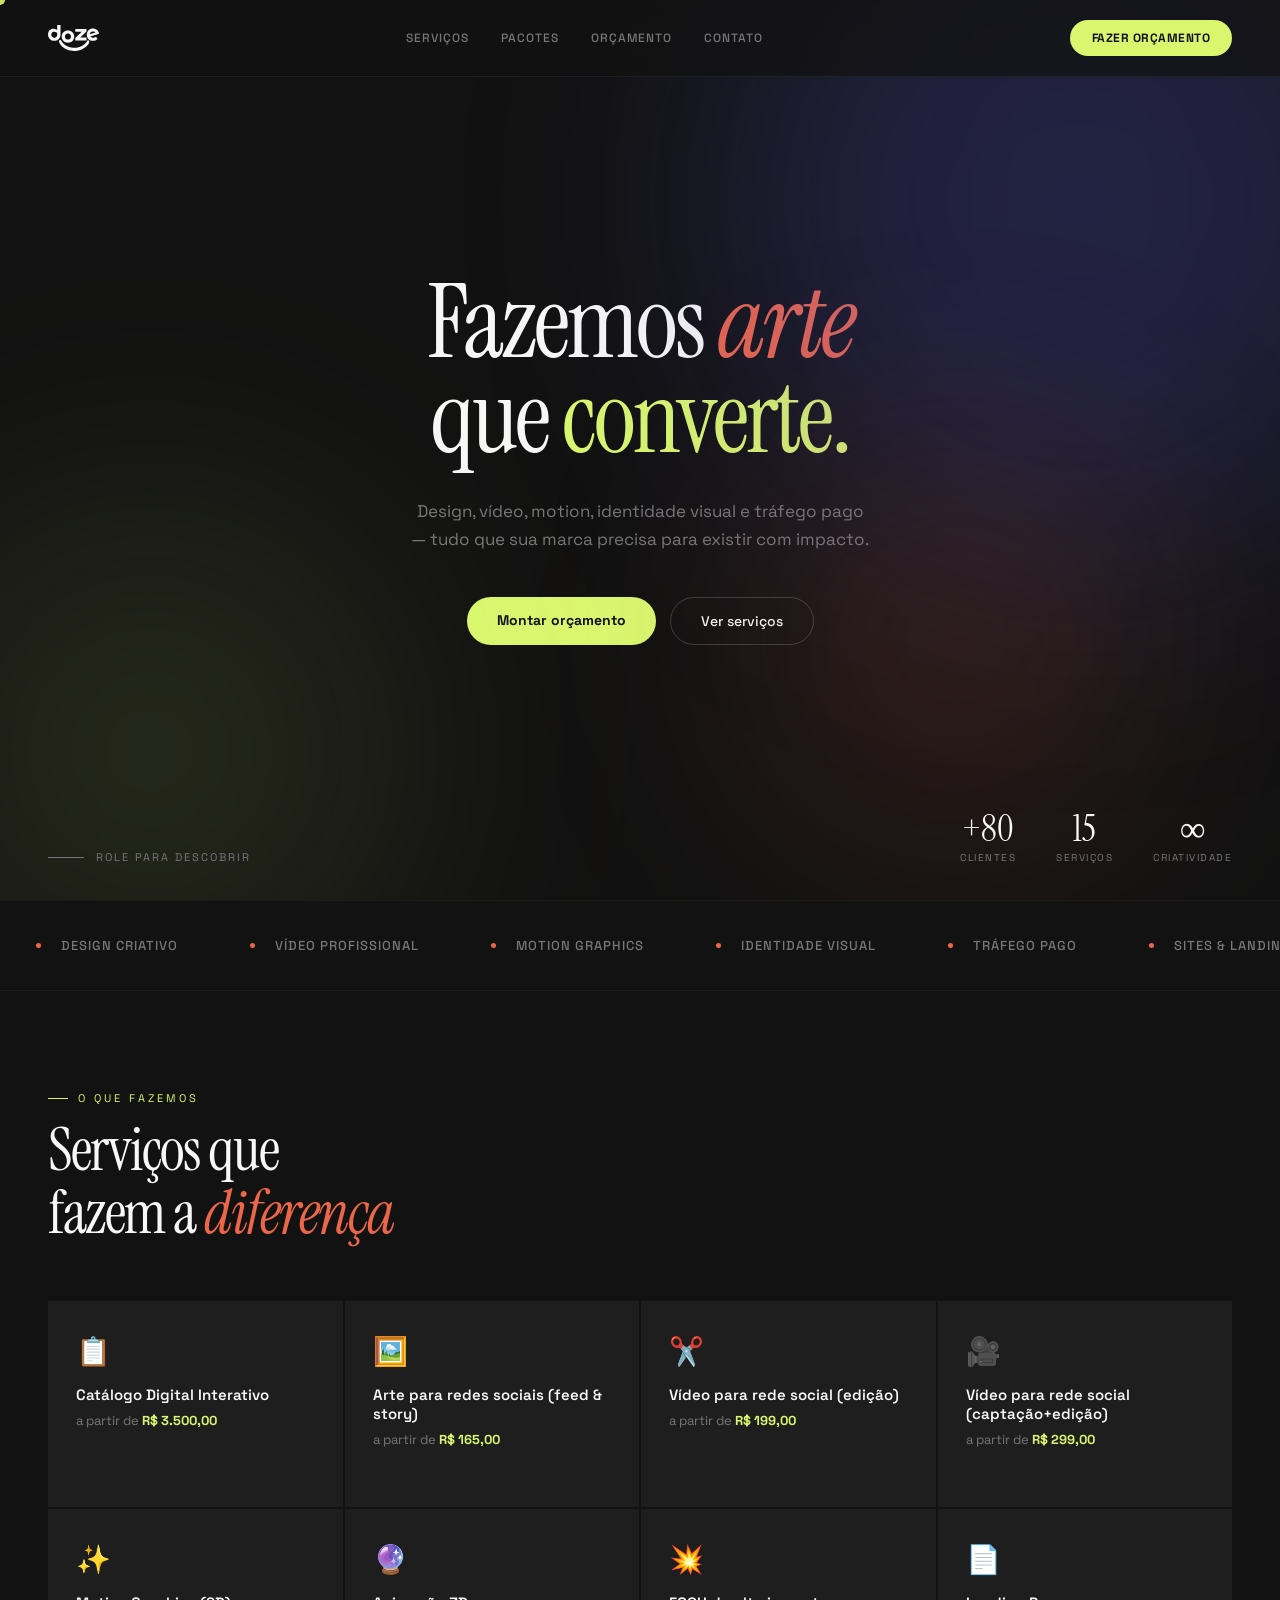
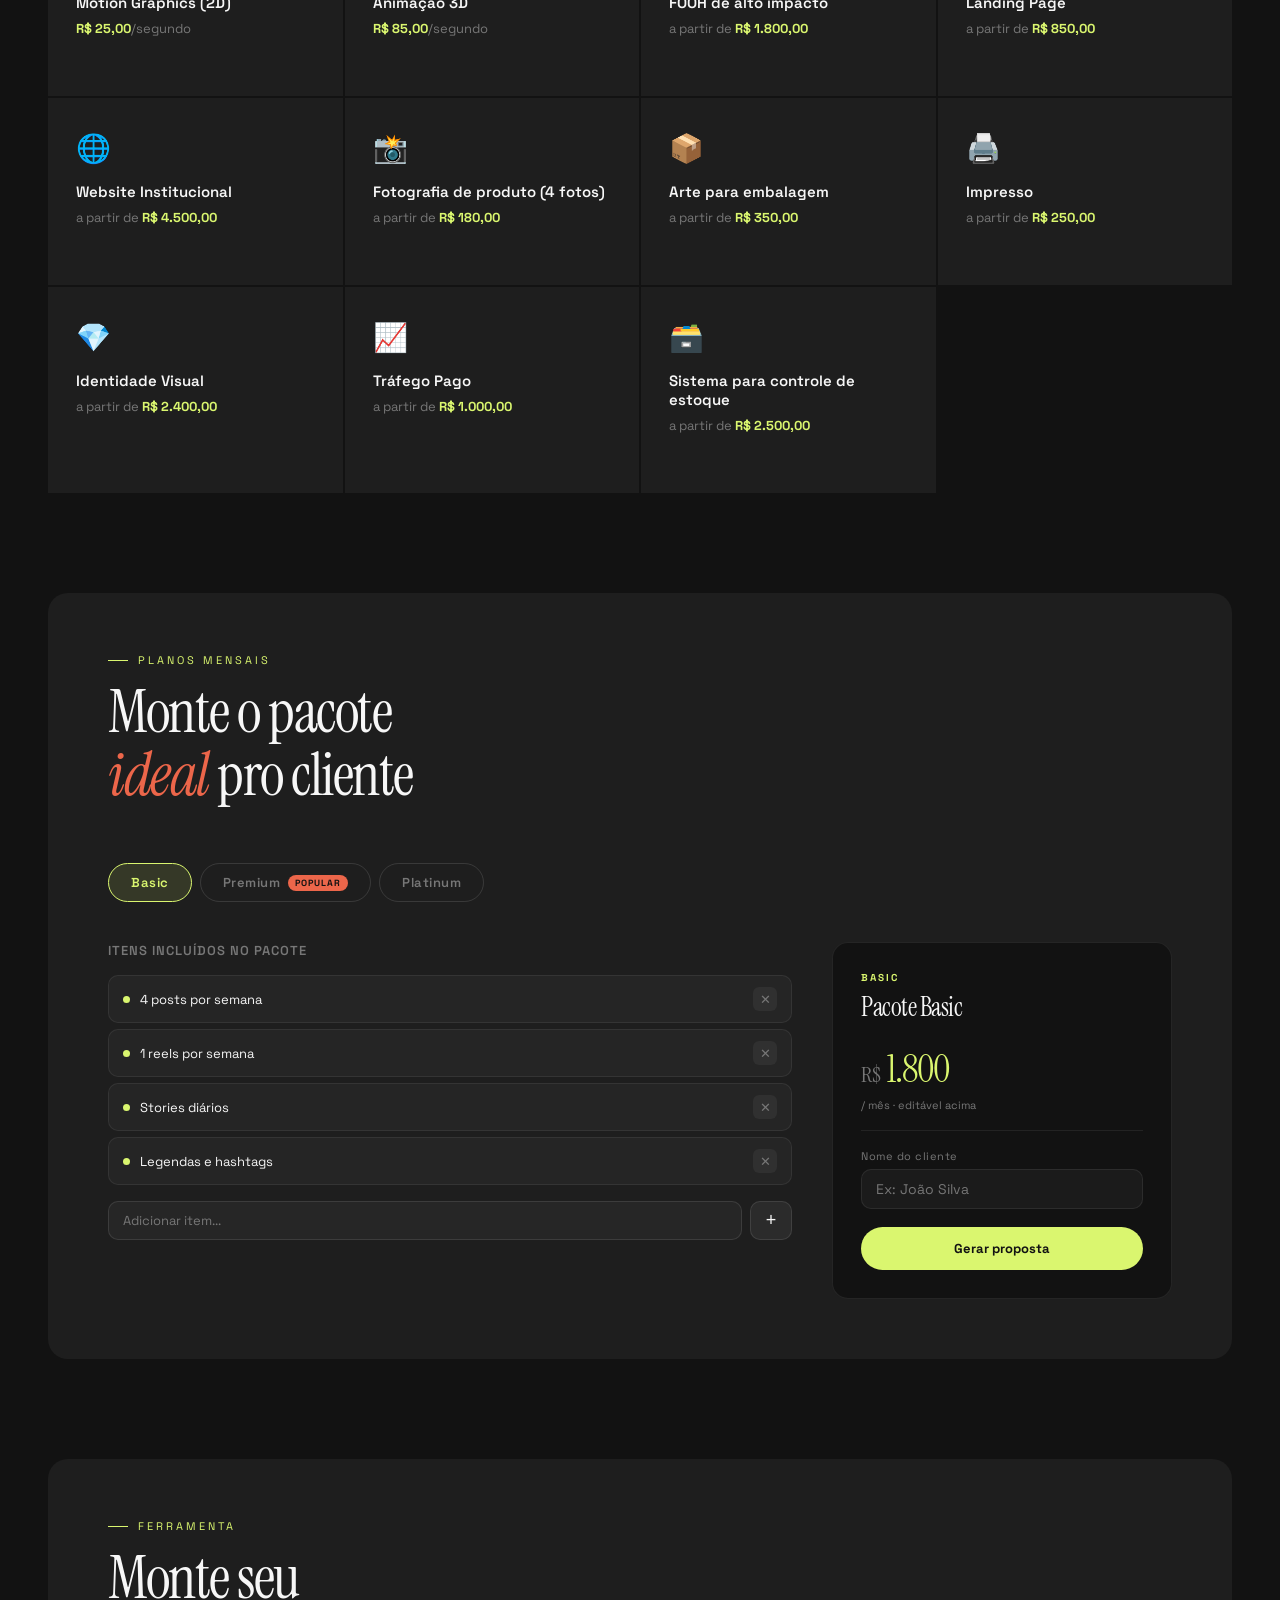
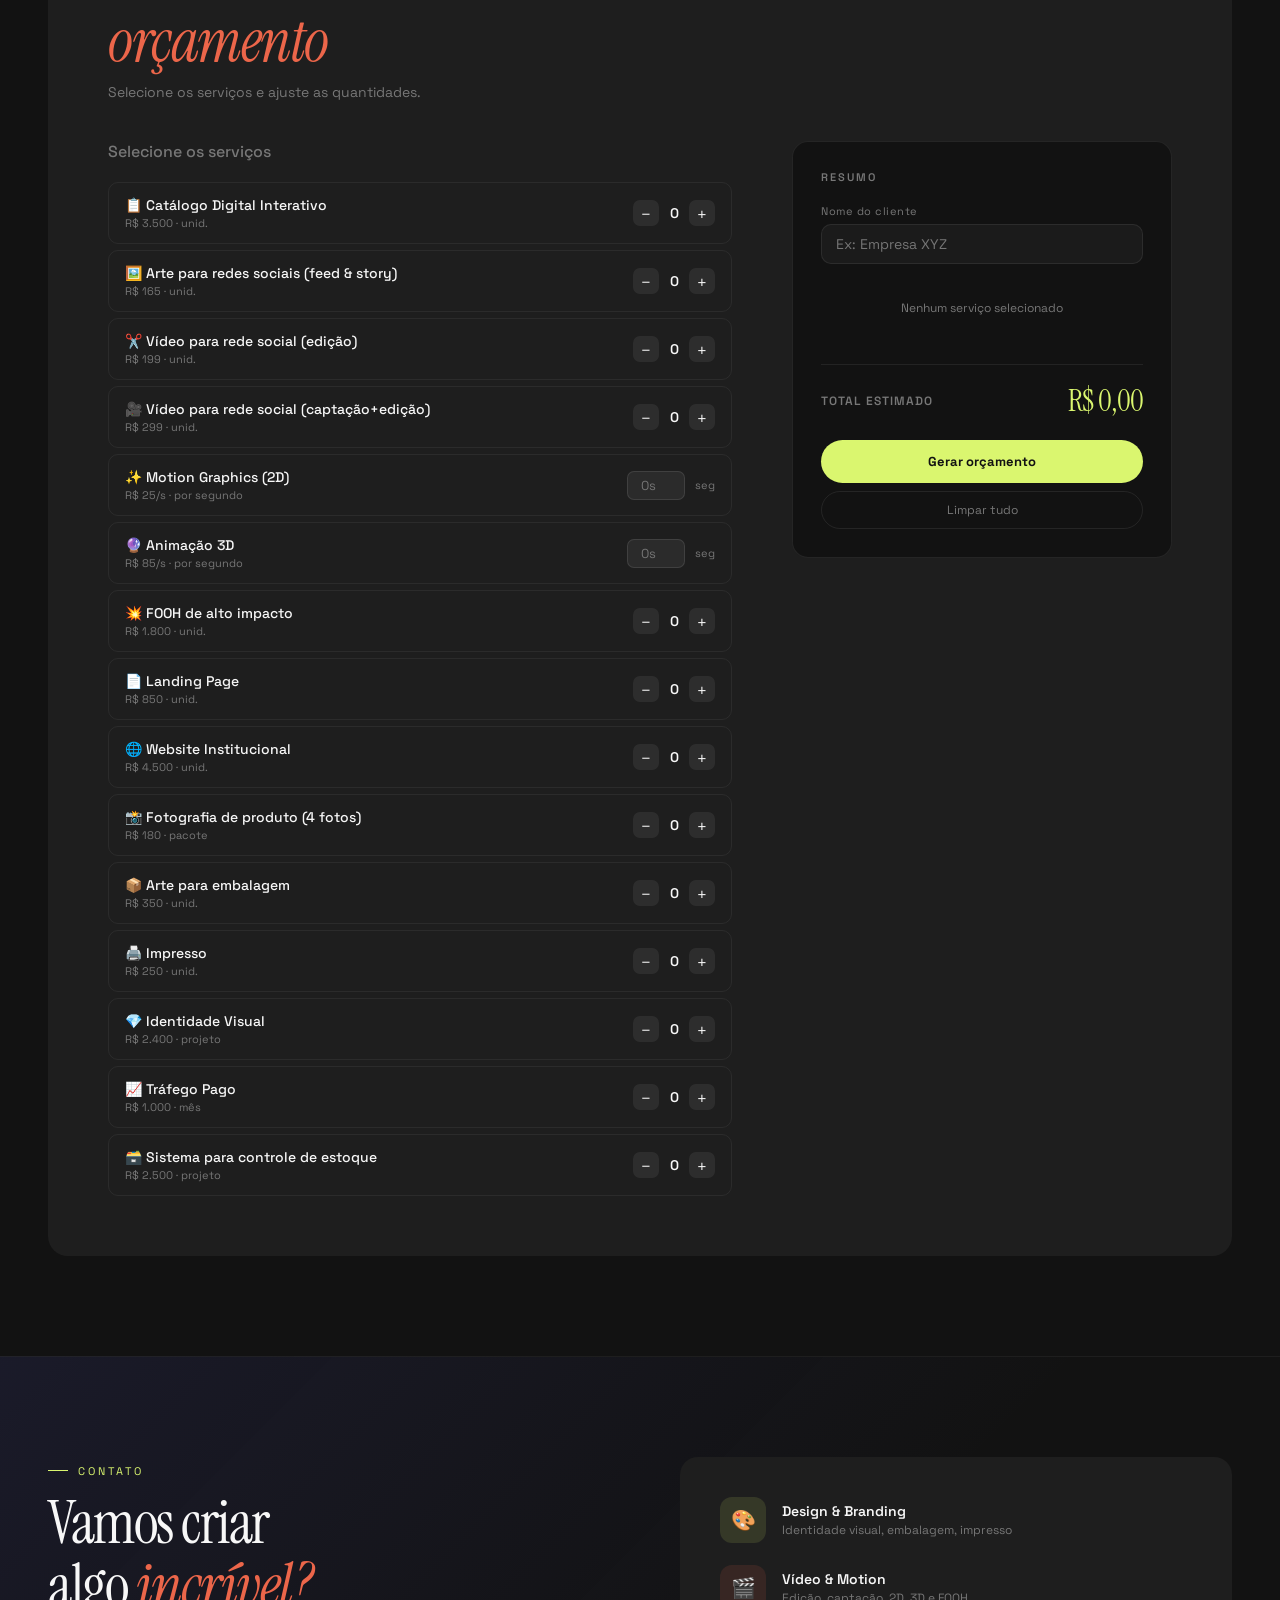
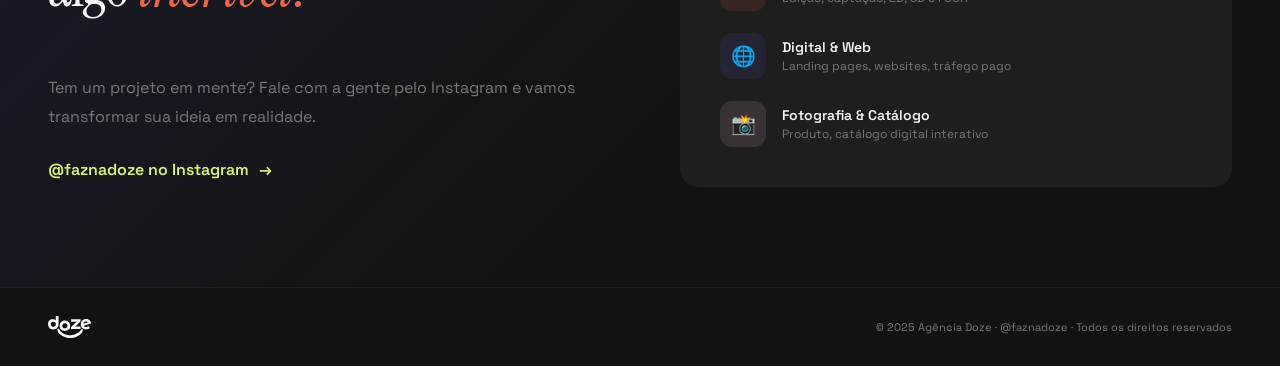
==== commit 74bb652a: "Update basic package price to 1800" ====
--- a/index.html
+++ b/index.html
@@ -2284,7 +2284,7 @@
       basic: {
         name: 'Basic',
         tier: 'basic',
-        price: '1.500',
+        price: '1.800',
         items: [
           '4 posts por semana',
           '1 reels por semana',
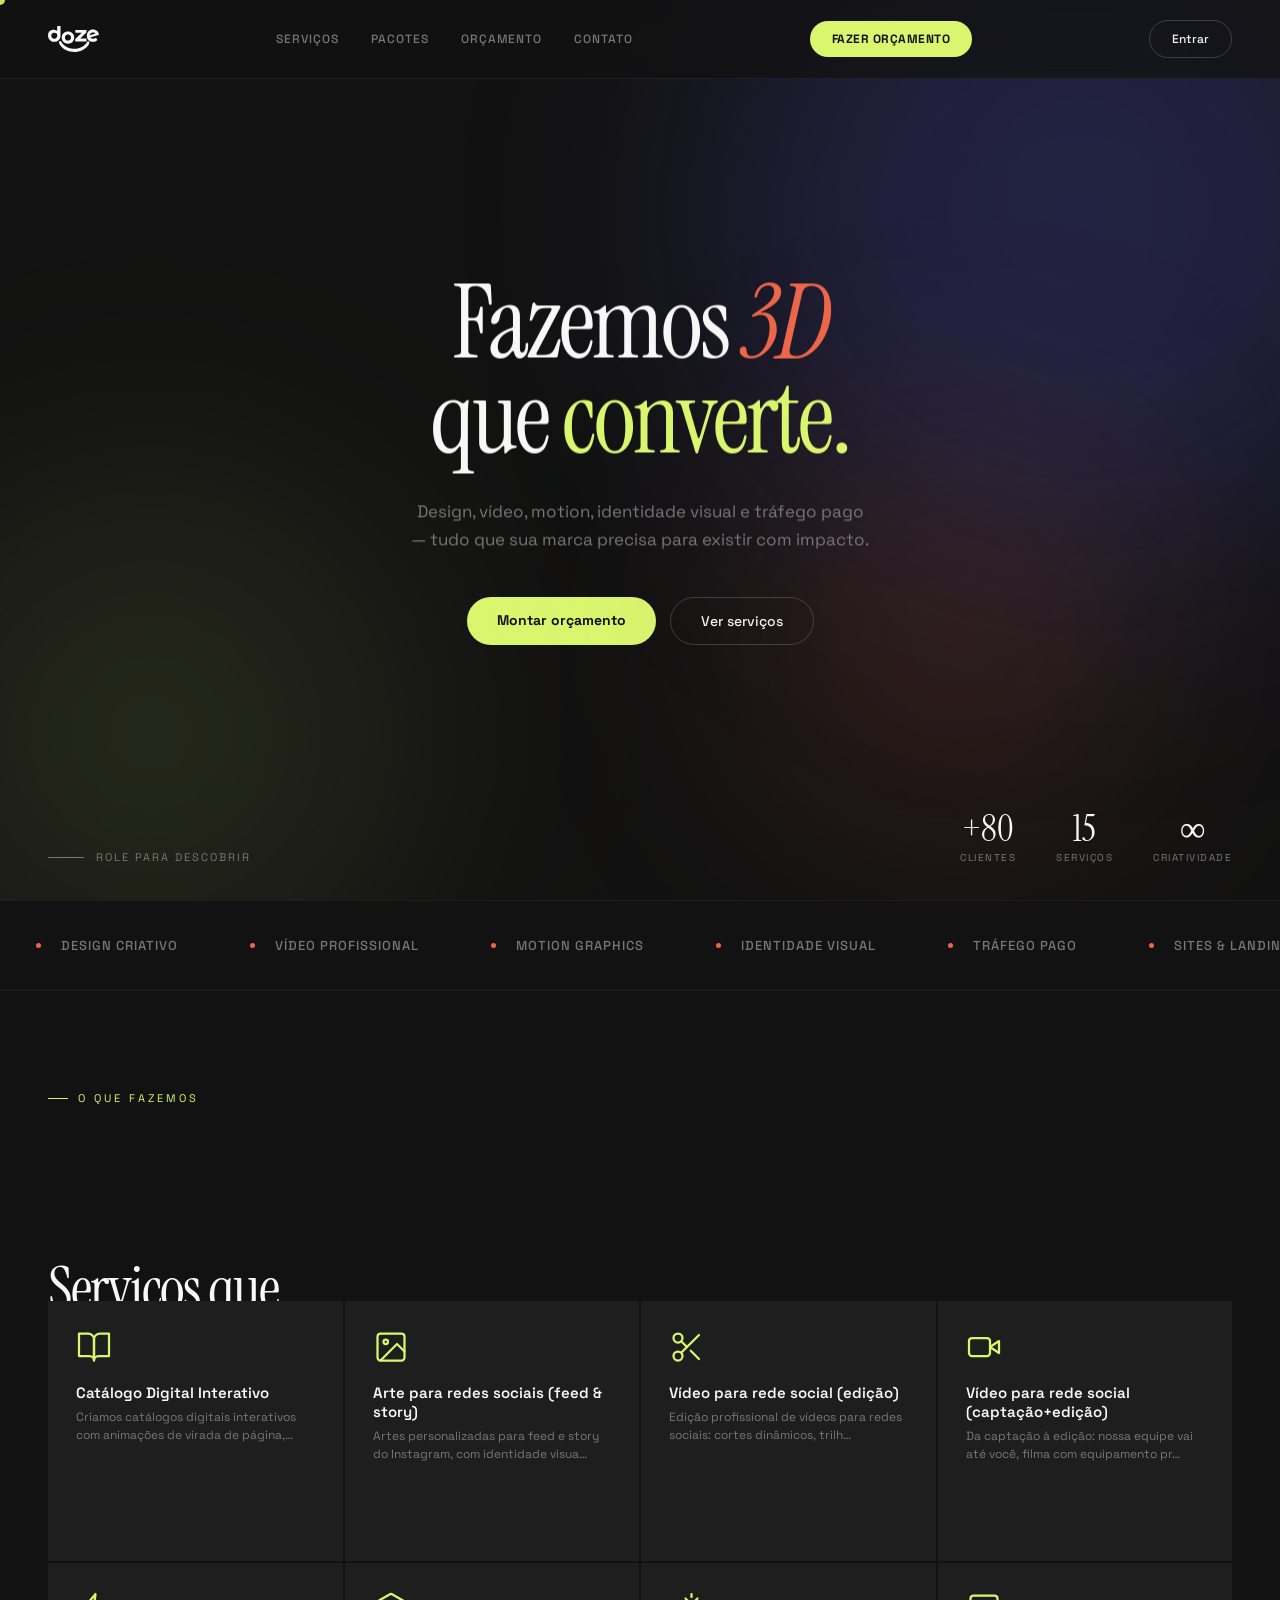
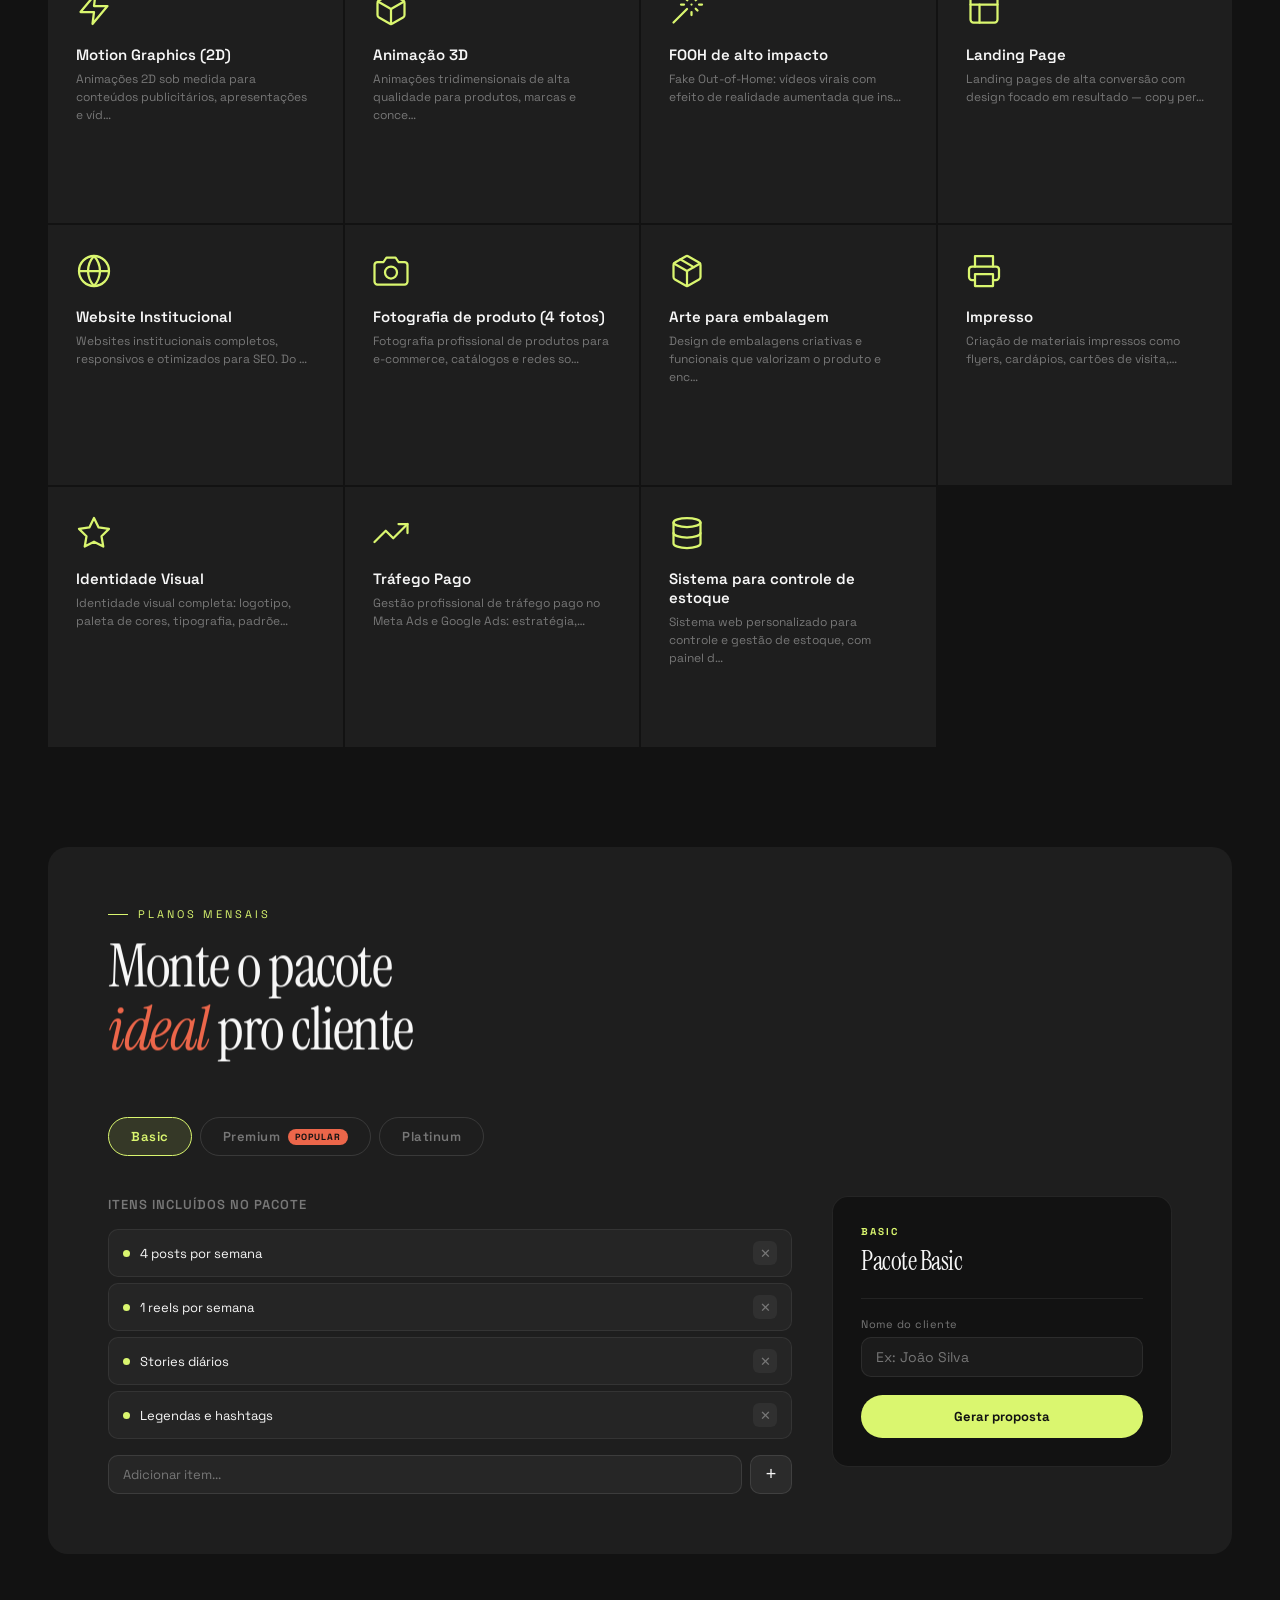
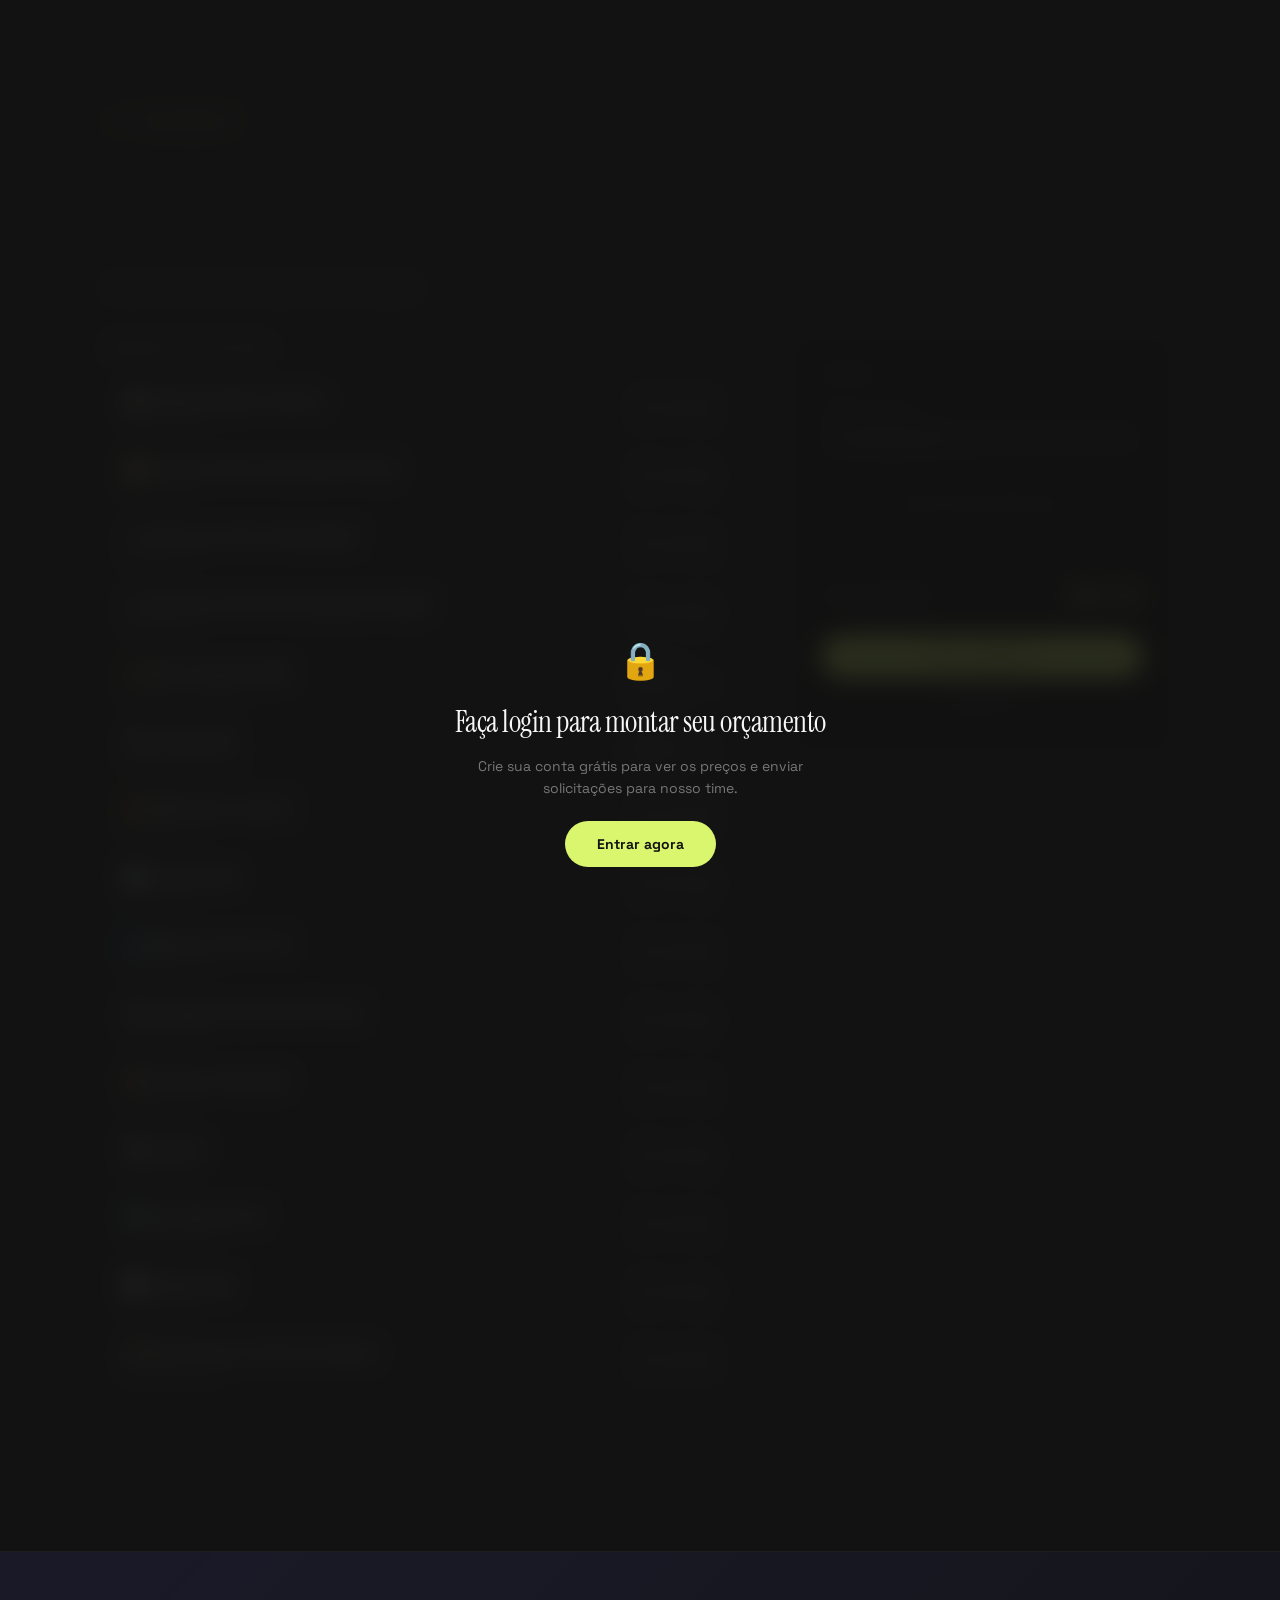
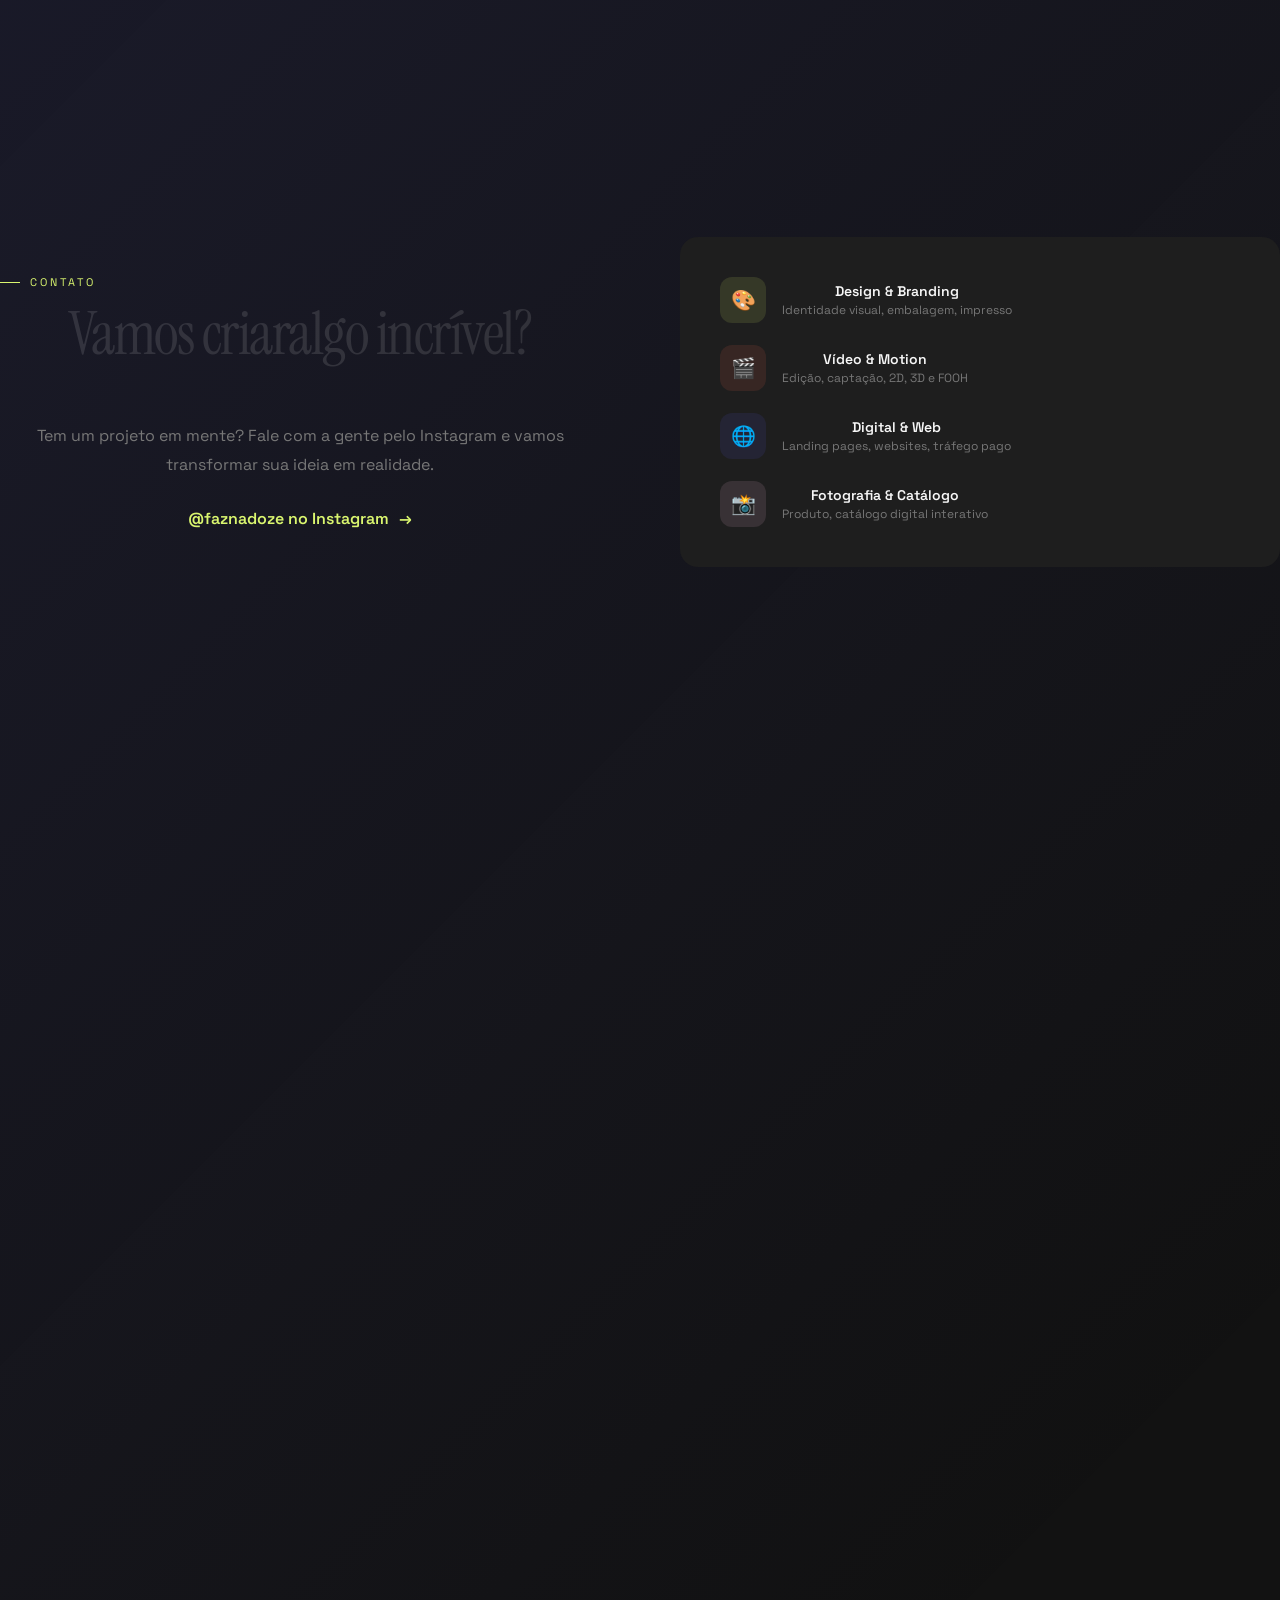
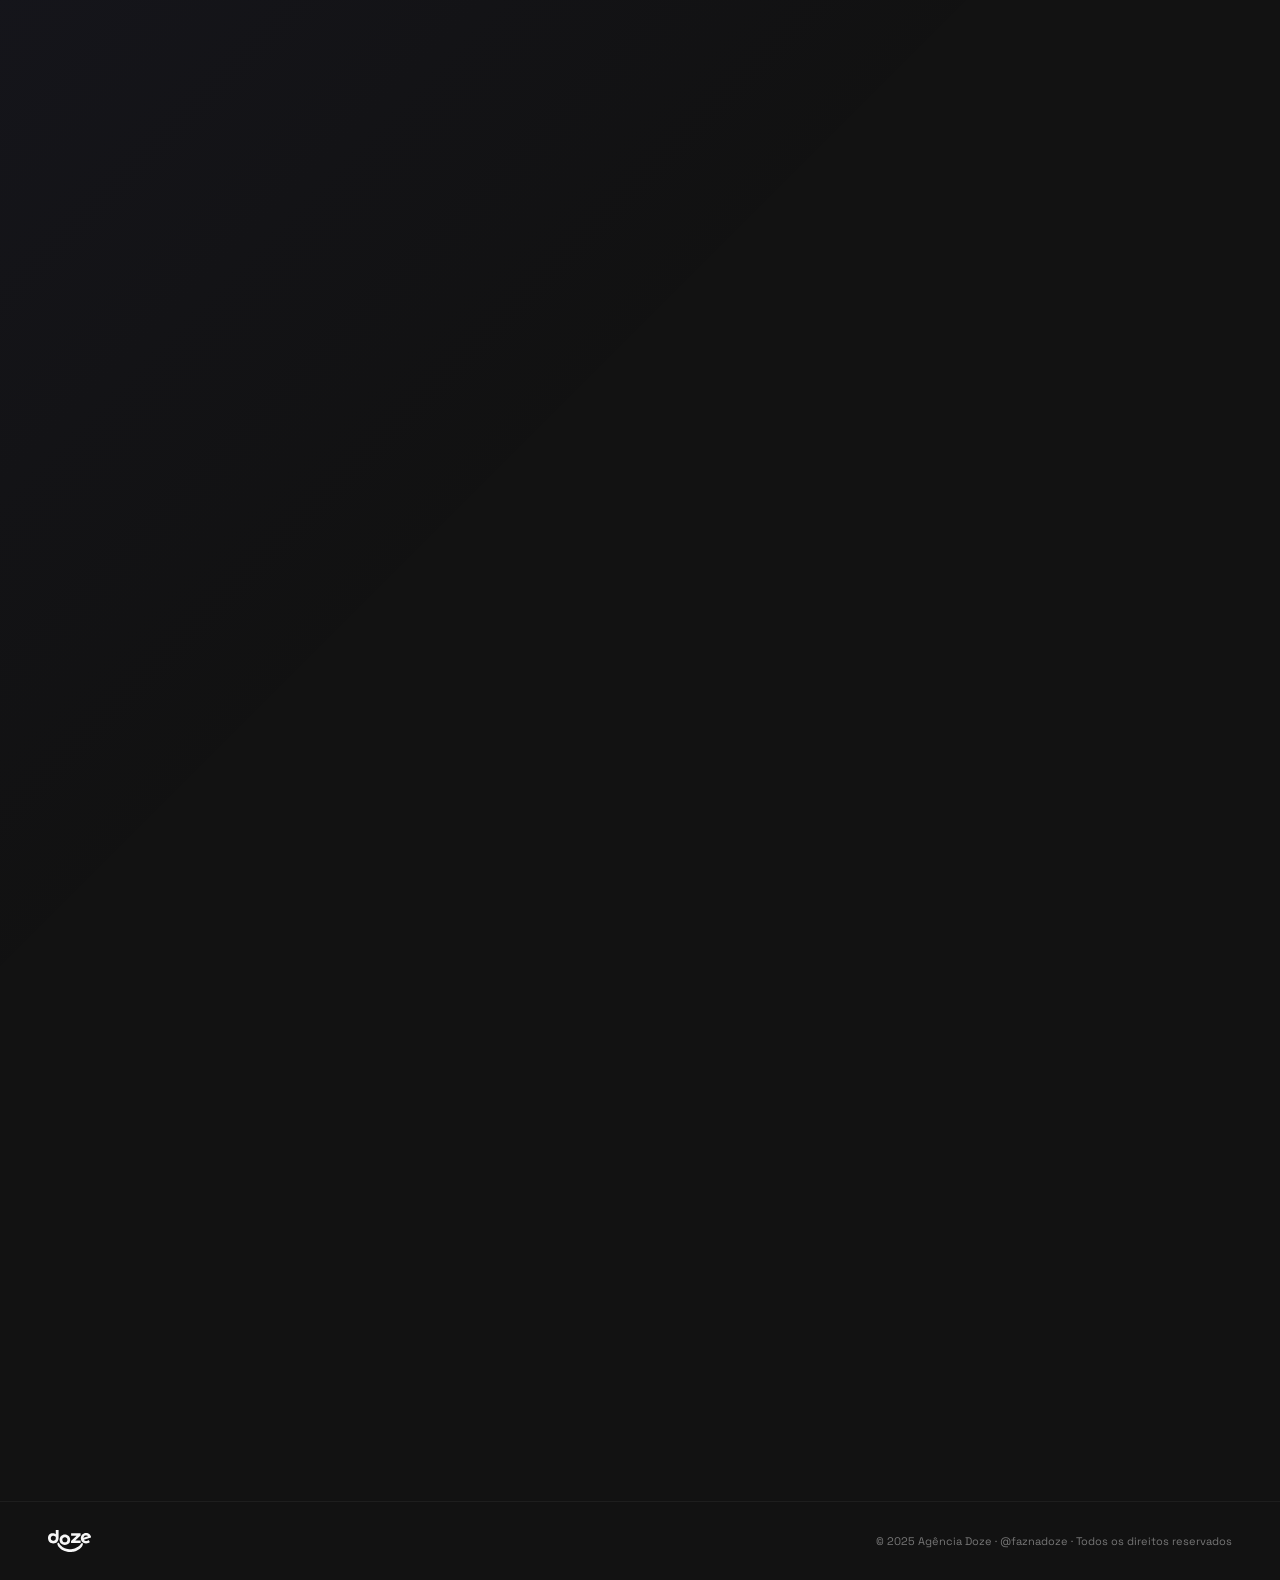
==== commit 3e500996: "Update project" ====
--- a/index.html
+++ b/index.html
@@ -414,13 +414,52 @@
 
     .svc-card {
       background: var(--gray);
-      padding: 32px 28px;
-      transition: background 0.2s, transform 0.2s;
+      padding: 28px;
       position: relative;
       overflow: hidden;
       cursor: pointer;
-    }
-
+      height: 260px;
+      display: flex;
+      flex-direction: column;
+    }
+
+    /* preview image background */
+    .svc-card-bg {
+      position: absolute;
+      inset: 0;
+      background-size: cover;
+      background-position: center;
+      opacity: 0;
+      transform: scale(1.08);
+      transition: opacity 0.55s ease, transform 0.55s ease;
+      will-change: transform, opacity;
+    }
+
+    .svc-card:hover .svc-card-bg {
+      opacity: 1;
+      transform: scale(1);
+    }
+
+    /* dark overlay that appears with preview */
+    .svc-card-overlay {
+      position: absolute;
+      inset: 0;
+      background: linear-gradient(
+        to bottom,
+        rgba(18, 18, 18, 0.25) 0%,
+        rgba(18, 18, 18, 0.90) 65%
+      );
+      opacity: 0;
+      transition: opacity 0.45s ease;
+      pointer-events: none;
+      z-index: 1;
+    }
+
+    .svc-card:hover .svc-card-overlay {
+      opacity: 1;
+    }
+
+    /* top accent line */
     .svc-card::before {
       content: '';
       position: absolute;
@@ -431,37 +470,86 @@
       background: linear-gradient(90deg, var(--lime), var(--orange));
       transform: scaleX(0);
       transform-origin: left;
-      transition: transform 0.3s;
-    }
-
-    .svc-card:hover {
-      background: #242424;
-      transform: translateY(-2px);
+      transition: transform 0.35s ease;
+      z-index: 3;
     }
 
     .svc-card:hover::before {
       transform: scaleX(1);
     }
 
+    /* content wrapper */
+    .svc-card-content {
+      position: relative;
+      z-index: 2;
+      flex: 1;
+    }
+
+    /* svg icon */
     .svc-icon {
-      font-size: 28px;
-      margin-bottom: 16px;
+      width: 36px;
+      height: 36px;
+      margin-bottom: 18px;
+      color: var(--lime);
+      transition: color 0.3s;
+    }
+
+    .svc-icon svg {
+      width: 100%;
+      height: 100%;
+      display: block;
+    }
+
+    .svc-card:hover .svc-icon {
+      color: var(--light);
     }
 
     .svc-name {
       font-size: 15px;
       font-weight: 600;
-      margin-bottom: 8px;
+      margin-bottom: 6px;
       color: var(--light);
     }
 
+    .svc-desc {
+      font-size: 12px;
+      color: var(--text-muted);
+      line-height: 1.55;
+      transition: color 0.3s;
+    }
+
+    .svc-card:hover .svc-desc {
+      color: rgba(247, 247, 247, 0.65);
+    }
+
+    /* reveal section slides up on hover */
+    .svc-card-reveal {
+      position: relative;
+      z-index: 2;
+      display: flex;
+      align-items: center;
+      justify-content: space-between;
+      padding-top: 14px;
+      margin-top: auto;
+      border-top: 1px solid rgba(255, 255, 255, 0.08);
+      transform: translateY(10px);
+      opacity: 0;
+      transition: transform 0.4s cubic-bezier(0.16, 1, 0.3, 1), opacity 0.3s ease;
+    }
+
+    .svc-card:hover .svc-card-reveal {
+      transform: translateY(0);
+      opacity: 1;
+    }
+
     .svc-price {
-      font-size: 13px;
+      font-size: 12px;
       color: var(--text-muted);
     }
 
     .svc-price strong {
       color: var(--lime);
+      font-size: 13px;
     }
 
     .svc-card-hint {
@@ -469,23 +557,14 @@
       letter-spacing: 1px;
       text-transform: uppercase;
       color: var(--lime);
-      margin-top: 14px;
-      opacity: 0;
-      transition: opacity 0.2s;
       display: flex;
       align-items: center;
       gap: 6px;
     }
 
-    .svc-card-hint::before {
-      content: '';
+    .svc-card-hint svg {
       width: 12px;
-      height: 1px;
-      background: var(--lime);
-    }
-
-    .svc-card:hover .svc-card-hint {
-      opacity: 1;
+      height: 12px;
     }
 
     /* SERVICE DETAIL MODAL */
@@ -537,8 +616,16 @@
     }
 
     .svc-modal-icon {
-      font-size: 36px;
+      width: 40px;
+      height: 40px;
       margin-bottom: 12px;
+      color: var(--lime);
+    }
+
+    .svc-modal-icon svg {
+      width: 100%;
+      height: 100%;
+      display: block;
     }
 
     .svc-modal-name {
@@ -778,7 +865,8 @@
       }
 
       .svc-card {
-        padding: 24px 16px;
+        padding: 22px 18px;
+        height: 240px;
       }
     }
 
@@ -1785,9 +1873,21 @@
       }
     }
   </style>
+  <link rel="stylesheet" href="animations/animations.css">
+  <link rel="stylesheet" href="auth/auth.css">
+  <!-- Supabase CDN -->
+  <script src="https://cdn.jsdelivr.net/npm/@supabase/supabase-js@2/dist/umd/supabase.min.js"></script>
+  <!-- Config -->
+  <script src="auth/config.js"></script>
+  <!-- Clerk CDN — data-clerk-publishable-key inicializa automaticamente -->
+  <script
+    data-clerk-publishable-key="pk_test_dXByaWdodC1iYWJvb24tNDUuY2xlcmsuYWNjb3VudHMuZGV2JA"
+    src="https://upright-baboon-45.clerk.accounts.dev/npm/@clerk/clerk-js@latest/dist/clerk.browser.js"
+    type="text/javascript">
+  </script>
 </head>
 
-<body>
+<body class="auth-signed-out">
 
   <div class="cursor" id="cursor"></div>
   <div class="toast" id="toast">Copiado!</div>
@@ -1819,18 +1919,34 @@
       <a href="#contato">Contato</a>
     </div>
     <a href="#orcamento" class="nav-cta">Fazer orçamento</a>
+    <div class="nav-auth">
+      <button id="auth-login-btn">Entrar</button>
+      <div id="auth-user-menu">
+        <img id="auth-avatar" src="" alt="Avatar">
+        <span id="auth-user-label">Conta</span>
+        <div id="auth-dropdown">
+          <div class="auth-dropdown-email" id="auth-dropdown-email"></div>
+          <a href="admin.html" class="auth-dropdown-item" id="auth-admin-link" style="display:none">📊 Dashboard admin</a>
+          <button id="auth-signout-btn">↩ Sair</button>
+        </div>
+      </div>
+    </div>
   </nav>
 
   <section class="hero">
-    <div class="blob b1"></div>
-    <div class="blob b2"></div>
-    <div class="blob b3"></div>
-
-    <h1>Fazemos <em id="heroRotator" style="display:inline-block; transition: all 0.4s ease;">arte</em><br>que <span
-        class="acc">converte.</span></h1>
-    <p class="hero-sub" style="margin: 0 auto 44px;">Design, vídeo, motion, identidade visual e tráfego pago — tudo que
-      sua marca precisa para
-      existir com impacto.</p>
+    <div class="blob b1" data-parallax="0.3"></div>
+    <div class="blob b2" data-parallax="0.4"></div>
+    <div class="blob b3" data-parallax="0.5"></div>
+
+    <div class="reveal-line">
+      <h1 class="reveal-text">Fazemos <em id="heroRotator" style="display:inline-block; transition: all 0.4s ease;">arte</em><br>que <span
+          class="acc">converte.</span></h1>
+    </div>
+    <div class="reveal-line" style="--reveal-delay: 0.25s">
+      <p class="hero-sub reveal-text" style="margin: 0 auto 44px;">Design, vídeo, motion, identidade visual e tráfego pago — tudo que
+        sua marca precisa para
+        existir com impacto.</p>
+    </div>
     <div class="hero-btns">
       <a href="#orcamento" class="btn-p">Montar orçamento</a>
       <a href="#servicos" class="btn-s">Ver serviços</a>
@@ -1858,15 +1974,19 @@
 
   <section id="servicos">
     <div class="sec-label">O que fazemos</div>
-    <h2 class="sec-title">Serviços que<br>fazem a <em>diferença</em></h2>
-    <div class="svc-grid" id="svcGrid"></div>
+    <div class="reveal-line">
+      <h2 class="sec-title reveal-text">Serviços que<br>fazem a <em>diferença</em></h2>
+    </div>
+    <div class="svc-grid" id="svcGrid" data-tilt-container></div>
   </section>
 
   <!-- PACKAGES -->
   <section style="padding-top:0;padding-left:0;padding-right:0;" id="pacotes-wrap">
     <div id="pacotes">
       <div class="sec-label">Planos mensais</div>
-      <h2 class="sec-title" id="pkgTitle">Monte o pacote<br><em>ideal</em> pro cliente</h2>
+      <div class="reveal-line">
+        <h2 class="sec-title reveal-text" id="pkgTitle">Monte o pacote<br><em>ideal</em> pro cliente</h2>
+      </div>
 
       <div class="pkg-tabs" id="pkgTabs">
         <button class="pkg-tab active" data-tier="basic" onclick="selectPkgTab('basic')">Basic</button>
@@ -1883,8 +2003,17 @@
 
   <section style="padding-top:0;padding-left:0;padding-right:0;">
     <div id="orcamento">
+      <!-- Lock overlay para usuários não logados -->
+      <div class="budget-lock">
+        <div class="budget-lock-icon">🔒</div>
+        <div class="budget-lock-title">Faça login para montar seu orçamento</div>
+        <div class="budget-lock-sub">Crie sua conta grátis para ver os preços e enviar solicitações para nosso time.</div>
+        <button class="budget-lock-btn" id="budget-lock-btn">Entrar agora</button>
+      </div>
       <div class="sec-label">Ferramenta</div>
-      <h2 class="sec-title" style="margin-bottom:10px;">Monte seu<br><em>orçamento</em></h2>
+      <div class="reveal-line">
+        <h2 class="sec-title reveal-text" style="margin-bottom:10px;">Monte seu<br><em>orçamento</em></h2>
+      </div>
       <p style="font-size:14px;color:var(--text-muted);margin-bottom:0;">Selecione os serviços e ajuste as quantidades.
       </p>
       <div class="budget-grid">
@@ -1915,41 +2044,45 @@
     </div>
   </section>
 
-  <section id="contato">
-    <div class="contact-grid">
-      <div class="contact-info">
-        <div class="sec-label">Contato</div>
-        <h2 class="sec-title">Vamos criar<br>algo <em>incrível?</em></h2>
-        <p>Tem um projeto em mente? Fale com a gente pelo Instagram e vamos transformar sua ideia em realidade.</p>
-        <a href="https://instagram.com/faznadoze" target="_blank" class="contact-lnk">@faznadoze no Instagram</a>
-      </div>
-      <div class="contact-card">
-        <div class="cc-item">
-          <div class="cc-icon" style="background:rgba(218,246,111,0.12)">🎨</div>
-          <div>
-            <div class="cc-title">Design & Branding</div>
-            <div class="cc-desc">Identidade visual, embalagem, impresso</div>
+  <section id="contato" class="scrub-section">
+    <div class="scrub-sticky">
+      <div class="scrub-content">
+        <div class="contact-grid">
+          <div class="contact-info">
+            <div class="sec-label">Contato</div>
+            <h2 class="sec-title">Vamos criar<br>algo <em>incrível?</em></h2>
+            <p>Tem um projeto em mente? Fale com a gente pelo Instagram e vamos transformar sua ideia em realidade.</p>
+            <a href="https://instagram.com/faznadoze" target="_blank" class="contact-lnk">@faznadoze no Instagram</a>
           </div>
-        </div>
-        <div class="cc-item">
-          <div class="cc-icon" style="background:rgba(236,102,74,0.12)">🎬</div>
-          <div>
-            <div class="cc-title">Vídeo & Motion</div>
-            <div class="cc-desc">Edição, captação, 2D, 3D e FOOH</div>
-          </div>
-        </div>
-        <div class="cc-item">
-          <div class="cc-icon" style="background:rgba(84,86,209,0.12)">🌐</div>
-          <div>
-            <div class="cc-title">Digital & Web</div>
-            <div class="cc-desc">Landing pages, websites, tráfego pago</div>
-          </div>
-        </div>
-        <div class="cc-item">
-          <div class="cc-icon" style="background:rgba(240,185,218,0.12)">📸</div>
-          <div>
-            <div class="cc-title">Fotografia & Catálogo</div>
-            <div class="cc-desc">Produto, catálogo digital interativo</div>
+          <div class="contact-card" data-tilt-container>
+            <div class="cc-item" data-tilt>
+              <div class="cc-icon" style="background:rgba(218,246,111,0.12)">🎨</div>
+              <div>
+                <div class="cc-title">Design & Branding</div>
+                <div class="cc-desc">Identidade visual, embalagem, impresso</div>
+              </div>
+            </div>
+            <div class="cc-item" data-tilt>
+              <div class="cc-icon" style="background:rgba(236,102,74,0.12)">🎬</div>
+              <div>
+                <div class="cc-title">Vídeo & Motion</div>
+                <div class="cc-desc">Edição, captação, 2D, 3D e FOOH</div>
+              </div>
+            </div>
+            <div class="cc-item" data-tilt>
+              <div class="cc-icon" style="background:rgba(84,86,209,0.12)">🌐</div>
+              <div>
+                <div class="cc-title">Digital & Web</div>
+                <div class="cc-desc">Landing pages, websites, tráfego pago</div>
+              </div>
+            </div>
+            <div class="cc-item" data-tilt>
+              <div class="cc-icon" style="background:rgba(240,185,218,0.12)">📸</div>
+              <div>
+                <div class="cc-title">Fotografia & Catálogo</div>
+                <div class="cc-desc">Produto, catálogo digital interativo</div>
+              </div>
+            </div>
           </div>
         </div>
       </div>
@@ -2110,13 +2243,65 @@
       estoque: 'Sistema web personalizado para controle e gestão de estoque, com painel de administração intuitivo, relatórios e notificações automáticas.',
     };
 
+    // SVG icons para cada serviço
+    const svcIcons = {
+      catalogo:   `<svg viewBox="0 0 24 24" fill="none" stroke="currentColor" stroke-width="1.5" stroke-linecap="round" stroke-linejoin="round"><path d="M2 3h6a4 4 0 0 1 4 4v14a3 3 0 0 0-3-3H2z"/><path d="M22 3h-6a4 4 0 0 0-4 4v14a3 3 0 0 1 3-3h7z"/></svg>`,
+      arte_rs:    `<svg viewBox="0 0 24 24" fill="none" stroke="currentColor" stroke-width="1.5" stroke-linecap="round" stroke-linejoin="round"><rect x="3" y="3" width="18" height="18" rx="2"/><circle cx="8.5" cy="8.5" r="1.5"/><path d="m21 15-5-5L5 21"/></svg>`,
+      video_ed:   `<svg viewBox="0 0 24 24" fill="none" stroke="currentColor" stroke-width="1.5" stroke-linecap="round" stroke-linejoin="round"><circle cx="6" cy="6" r="3"/><circle cx="6" cy="18" r="3"/><line x1="20" y1="4" x2="8.12" y2="15.88"/><line x1="14.47" y1="14.48" x2="20" y2="20"/><line x1="8.12" y1="8.12" x2="12" y2="12"/></svg>`,
+      video_ce:   `<svg viewBox="0 0 24 24" fill="none" stroke="currentColor" stroke-width="1.5" stroke-linecap="round" stroke-linejoin="round"><path d="m22 8-6 4 6 4V8z"/><rect x="2" y="6" width="14" height="12" rx="2"/></svg>`,
+      motion:     `<svg viewBox="0 0 24 24" fill="none" stroke="currentColor" stroke-width="1.5" stroke-linecap="round" stroke-linejoin="round"><polygon points="13 2 3 14 12 14 11 22 21 10 12 10 13 2"/></svg>`,
+      anim3d:     `<svg viewBox="0 0 24 24" fill="none" stroke="currentColor" stroke-width="1.5" stroke-linecap="round" stroke-linejoin="round"><path d="M21 16V8a2 2 0 0 0-1-1.73l-7-4a2 2 0 0 0-2 0l-7 4A2 2 0 0 0 3 8v8a2 2 0 0 0 1 1.73l7 4a2 2 0 0 0 2 0l7-4A2 2 0 0 0 21 16z"/><polyline points="3.27 6.96 12 12.01 20.73 6.96"/><line x1="12" y1="22.08" x2="12" y2="12"/></svg>`,
+      fooh:       `<svg viewBox="0 0 24 24" fill="none" stroke="currentColor" stroke-width="1.5" stroke-linecap="round" stroke-linejoin="round"><path d="M15 4V2"/><path d="M15 16v-2"/><path d="M8 9h2"/><path d="M20 9h2"/><path d="M17.8 11.8 19 13"/><path d="M15 9h0"/><path d="M17.8 6.2 19 5"/><path d="m3 21 9-9"/><path d="M12.2 6.2 11 5"/></svg>`,
+      landing:    `<svg viewBox="0 0 24 24" fill="none" stroke="currentColor" stroke-width="1.5" stroke-linecap="round" stroke-linejoin="round"><rect x="3" y="3" width="18" height="18" rx="2"/><path d="M3 9h18"/><path d="M9 21V9"/></svg>`,
+      website:    `<svg viewBox="0 0 24 24" fill="none" stroke="currentColor" stroke-width="1.5" stroke-linecap="round" stroke-linejoin="round"><circle cx="12" cy="12" r="10"/><line x1="2" y1="12" x2="22" y2="12"/><path d="M12 2a15.3 15.3 0 0 1 4 10 15.3 15.3 0 0 1-4 10 15.3 15.3 0 0 1-4-10 15.3 15.3 0 0 1 4-10z"/></svg>`,
+      foto:       `<svg viewBox="0 0 24 24" fill="none" stroke="currentColor" stroke-width="1.5" stroke-linecap="round" stroke-linejoin="round"><path d="M23 19a2 2 0 0 1-2 2H3a2 2 0 0 1-2-2V8a2 2 0 0 1 2-2h4l2-3h6l2 3h4a2 2 0 0 1 2 2z"/><circle cx="12" cy="13" r="4"/></svg>`,
+      embalagem:  `<svg viewBox="0 0 24 24" fill="none" stroke="currentColor" stroke-width="1.5" stroke-linecap="round" stroke-linejoin="round"><line x1="16.5" y1="9.4" x2="7.5" y2="4.21"/><path d="M21 16V8a2 2 0 0 0-1-1.73l-7-4a2 2 0 0 0-2 0l-7 4A2 2 0 0 0 3 8v8a2 2 0 0 0 1 1.73l7 4a2 2 0 0 0 2 0l7-4A2 2 0 0 0 21 16z"/><polyline points="3.27 6.96 12 12.01 20.73 6.96"/><line x1="12" y1="22.08" x2="12" y2="12"/></svg>`,
+      impresso:   `<svg viewBox="0 0 24 24" fill="none" stroke="currentColor" stroke-width="1.5" stroke-linecap="round" stroke-linejoin="round"><polyline points="6 9 6 2 18 2 18 9"/><path d="M6 18H4a2 2 0 0 1-2-2v-5a2 2 0 0 1 2-2h16a2 2 0 0 1 2 2v5a2 2 0 0 1-2 2h-2"/><rect x="6" y="14" width="12" height="8"/></svg>`,
+      identidade: `<svg viewBox="0 0 24 24" fill="none" stroke="currentColor" stroke-width="1.5" stroke-linecap="round" stroke-linejoin="round"><path d="M12 2 15.09 8.26 22 9.27 17 14.14 18.18 21.02 12 17.77 5.82 21.02 7 14.14 2 9.27 8.91 8.26 12 2z"/></svg>`,
+      trafego:    `<svg viewBox="0 0 24 24" fill="none" stroke="currentColor" stroke-width="1.5" stroke-linecap="round" stroke-linejoin="round"><polyline points="23 6 13.5 15.5 8.5 10.5 1 18"/><polyline points="17 6 23 6 23 12"/></svg>`,
+      estoque:    `<svg viewBox="0 0 24 24" fill="none" stroke="currentColor" stroke-width="1.5" stroke-linecap="round" stroke-linejoin="round"><ellipse cx="12" cy="5" rx="9" ry="3"/><path d="M21 12c0 1.66-4 3-9 3s-9-1.34-9-3"/><path d="M3 5v14c0 1.66 4 3 9 3s9-1.34 9-3V5"/></svg>`,
+    };
+
+    // Pré-carrega manifest para usar como preview nos cards
+    loadManifest().then(m => {
+      document.querySelectorAll('.svc-card[data-svc-id]').forEach(card => {
+        const id = card.dataset.svcId;
+        const files = m[id] || [];
+        const first = files.find(f => f.type === 'image' || f.type === 'video');
+        if (first) {
+          const bg = card.querySelector('.svc-card-bg');
+          if (bg) bg.style.backgroundImage = `url('${first.file}')`;
+        }
+      });
+    });
+
     // Services grid
     const grid = document.getElementById('svcGrid');
     services.forEach(s => {
       const d = document.createElement('div');
       d.className = 'svc-card';
-      const pt = s.perSec ? `<strong>R$ ${s.price},00</strong>/segundo` : `a partir de <strong>R$ ${s.price.toLocaleString('pt-BR')},00</strong>`;
-      d.innerHTML = `<div class="svc-icon">${s.icon}</div><div class="svc-name">${s.name}</div><div class="svc-price">${pt}</div><div class="svc-card-hint">Ver portfólio</div>`;
+      d.dataset.svcId = s.id;
+      const pt = s.perSec
+        ? `<strong>R$ ${s.price},00</strong>/seg`
+        : `a partir de <strong>R$ ${s.price.toLocaleString('pt-BR')},00</strong>`;
+      const desc = svcDetails[s.id] || '';
+      const shortDesc = desc.length > 75 ? desc.slice(0, 73) + '…' : desc;
+      const icon = svcIcons[s.id] || '';
+      d.innerHTML = `
+        <div class="svc-card-bg"></div>
+        <div class="svc-card-overlay"></div>
+        <div class="svc-card-content">
+          <div class="svc-icon">${icon}</div>
+          <div class="svc-name">${s.name}</div>
+          <div class="svc-desc">${shortDesc}</div>
+        </div>
+        <div class="svc-card-reveal">
+          <div class="svc-price">${pt}</div>
+          <div class="svc-card-hint">
+            <svg viewBox="0 0 24 24" fill="none" stroke="currentColor" stroke-width="2" stroke-linecap="round" stroke-linejoin="round"><path d="M5 12h14"/><path d="m12 5 7 7-7 7"/></svg>
+            Ver portfólio
+          </div>
+        </div>`;
       d.addEventListener('click', () => openSvcModal(s));
       grid.appendChild(d);
     });
@@ -2214,7 +2399,7 @@
 
     async function openSvcModal(s) {
       const ov = document.getElementById('svcModal');
-      document.getElementById('svcModalIcon').textContent = s.icon;
+      document.getElementById('svcModalIcon').innerHTML = svcIcons[s.id] || '';
       document.getElementById('svcModalName').textContent = s.name;
       const pt = s.perSec
         ? `<strong>R$ ${s.price},00</strong> por segundo`
@@ -2438,6 +2623,9 @@
     // init packages
     renderPkgEditor();
   </script>
+  <div class="orcamento-toast" id="orcamento-toast">✅ Orçamento enviado para o time!</div>
+  <script src="animations/animations.js" defer></script>
+  <script src="auth/auth.js"></script>
 </body>
 
 </html>
--- a/animations/animations.css
+++ b/animations/animations.css
@@ -0,0 +1,112 @@
+/* ═══════════════════════════════════════════════
+   ANIMATIONS — Apple-style high-performance
+   Regra: animar SOMENTE transform e opacity
+   ═══════════════════════════════════════════════ */
+
+/* ── TEXT REVEAL ─────────────────────────────── */
+.reveal-line {
+  overflow: hidden;
+  line-height: 1.15;
+}
+
+.reveal-text {
+  display: block;
+  transform: translateY(110%);
+  will-change: transform;
+  transition: transform 1.1s cubic-bezier(0.16, 1, 0.3, 1) var(--reveal-delay, 0s);
+}
+
+.reveal-line.is-visible .reveal-text {
+  transform: translateY(0);
+}
+
+/* ── PARALLAX ────────────────────────────────── */
+[data-parallax] {
+  will-change: transform;
+}
+
+/* ── SCROLL SCRUBBING ────────────────────────── */
+section.scrub-section {
+  padding: 0;
+}
+
+.scrub-section {
+  height: 350vh;
+  position: relative;
+}
+
+.scrub-sticky {
+  position: sticky;
+  top: 0;
+  height: 100vh;
+  display: flex;
+  align-items: center;
+  justify-content: center;
+  overflow: hidden;
+}
+
+.scrub-content {
+  width: 100%;
+  text-align: center;
+  will-change: transform, opacity;
+}
+
+.scrub-section [data-scrub-word] {
+  display: inline-block;
+  opacity: 0.12;
+  will-change: opacity;
+  transition: none;
+}
+
+/* ── 3D TILT ─────────────────────────────────── */
+[data-tilt-container] {
+  perspective: 1000px;
+}
+
+[data-tilt] {
+  transform-style: preserve-3d;
+  will-change: transform;
+  transition: box-shadow 0.3s ease;
+  position: relative;
+  overflow: hidden;
+}
+
+[data-tilt]::after {
+  content: '';
+  position: absolute;
+  inset: 0;
+  border-radius: inherit;
+  background: radial-gradient(
+    circle at var(--tilt-x, 50%) var(--tilt-y, 50%),
+    rgba(255, 255, 255, 0.08) 0%,
+    transparent 60%
+  );
+  opacity: 0;
+  transition: opacity 0.3s ease;
+  pointer-events: none;
+}
+
+[data-tilt]:hover::after {
+  opacity: 1;
+}
+
+[data-tilt]:hover {
+  box-shadow: 0 24px 60px rgba(0, 0, 0, 0.25);
+}
+
+/* ── RESPONSIVE ──────────────────────────────── */
+@media (max-width: 768px) {
+  [data-parallax] {
+    will-change: auto;
+  }
+
+  .scrub-section {
+    height: auto;
+  }
+
+  .scrub-sticky {
+    position: relative;
+    height: auto;
+    padding: 100px 48px;
+  }
+}
--- a/auth/auth.css
+++ b/auth/auth.css
@@ -0,0 +1,252 @@
+/* ═══════════════════════════════════════════════
+   AUTH — Clerk + Supabase styles
+   ═══════════════════════════════════════════════ */
+
+/* ── ESTADO DE AUTH NO BODY ──────────────────── */
+/* Preços invisíveis para usuários não logados */
+.auth-signed-out .svc-price,
+.auth-signed-out .svc-modal-price,
+.auth-signed-out .pkg-price-row,
+.auth-signed-out .pkg-price-label {
+  display: none !important;
+}
+
+/* Descrição curta nos cards (sempre visível) */
+.svc-desc {
+  font-size: 12px;
+  color: var(--text-muted);
+  line-height: 1.5;
+  margin-bottom: 8px;
+}
+
+/* Orçamento bloqueado */
+#orcamento {
+  position: relative;
+}
+
+.budget-lock {
+  display: none;
+  position: absolute;
+  inset: 0;
+  background: rgba(18, 18, 18, 0.88);
+  backdrop-filter: blur(12px);
+  align-items: center;
+  justify-content: center;
+  flex-direction: column;
+  gap: 14px;
+  z-index: 10;
+  border-radius: 20px;
+  text-align: center;
+  padding: 40px;
+}
+
+.auth-signed-out .budget-lock {
+  display: flex;
+}
+
+.budget-lock-icon {
+  font-size: 36px;
+  margin-bottom: 4px;
+}
+
+.budget-lock-title {
+  font-family: 'Instrument Serif', serif;
+  font-size: clamp(22px, 3vw, 30px);
+  font-weight: 400;
+  letter-spacing: -0.5px;
+}
+
+.budget-lock-sub {
+  font-size: 14px;
+  color: var(--text-muted);
+  max-width: 340px;
+  line-height: 1.6;
+}
+
+.budget-lock-btn {
+  background: var(--lime);
+  color: var(--dark);
+  font-size: 14px;
+  font-weight: 700;
+  padding: 14px 32px;
+  border-radius: 100px;
+  border: none;
+  cursor: pointer;
+  font-family: 'Space Grotesk', sans-serif;
+  margin-top: 8px;
+  transition: transform 0.2s;
+}
+
+.budget-lock-btn:hover {
+  transform: scale(1.04);
+}
+
+/* ── NAVBAR AUTH ─────────────────────────────── */
+.nav-auth {
+  display: flex;
+  align-items: center;
+  gap: 10px;
+}
+
+#auth-login-btn {
+  background: transparent;
+  color: var(--light);
+  font-size: 12px;
+  font-weight: 500;
+  padding: 10px 22px;
+  border-radius: 100px;
+  border: 1px solid rgba(255, 255, 255, 0.18);
+  cursor: pointer;
+  transition: all 0.2s;
+  font-family: 'Space Grotesk', sans-serif;
+  display: inline-flex;
+  align-items: center;
+  gap: 8px;
+}
+
+#auth-login-btn:hover {
+  border-color: var(--lime);
+  color: var(--lime);
+}
+
+/* User menu */
+#auth-user-menu {
+  position: relative;
+  display: none;
+  align-items: center;
+  gap: 8px;
+  cursor: pointer;
+  padding: 4px 12px 4px 4px;
+  border-radius: 100px;
+  border: 1px solid rgba(255, 255, 255, 0.1);
+  transition: border-color 0.2s;
+}
+
+#auth-user-menu:hover {
+  border-color: rgba(255, 255, 255, 0.25);
+}
+
+#auth-avatar {
+  width: 28px;
+  height: 28px;
+  border-radius: 50%;
+  object-fit: cover;
+  background: var(--gray2);
+  display: block;
+}
+
+#auth-user-label {
+  font-size: 12px;
+  font-weight: 500;
+  color: var(--light);
+  max-width: 100px;
+  overflow: hidden;
+  text-overflow: ellipsis;
+  white-space: nowrap;
+}
+
+/* Dropdown */
+#auth-dropdown {
+  position: absolute;
+  top: calc(100% + 10px);
+  right: 0;
+  background: var(--gray);
+  border: 1px solid rgba(255, 255, 255, 0.08);
+  border-radius: 14px;
+  padding: 8px;
+  min-width: 200px;
+  opacity: 0;
+  pointer-events: none;
+  transform: translateY(-6px);
+  transition: opacity 0.18s, transform 0.18s;
+  z-index: 500;
+  box-shadow: 0 16px 40px rgba(0, 0, 0, 0.4);
+}
+
+#auth-dropdown.open {
+  opacity: 1;
+  pointer-events: all;
+  transform: translateY(0);
+}
+
+.auth-dropdown-email {
+  font-size: 11px;
+  color: var(--text-muted);
+  padding: 8px 12px 10px;
+  border-bottom: 1px solid rgba(255, 255, 255, 0.06);
+  margin-bottom: 4px;
+  overflow: hidden;
+  text-overflow: ellipsis;
+  white-space: nowrap;
+}
+
+.auth-dropdown-item {
+  display: flex;
+  align-items: center;
+  gap: 8px;
+  padding: 10px 12px;
+  border-radius: 8px;
+  font-size: 13px;
+  color: var(--text-muted);
+  text-decoration: none;
+  transition: background 0.15s, color 0.15s;
+  cursor: pointer;
+}
+
+.auth-dropdown-item:hover {
+  background: rgba(255, 255, 255, 0.06);
+  color: var(--light);
+}
+
+#auth-signout-btn {
+  width: 100%;
+  background: transparent;
+  border: none;
+  color: var(--text-muted);
+  font-size: 13px;
+  padding: 10px 12px;
+  border-radius: 8px;
+  cursor: pointer;
+  text-align: left;
+  font-family: 'Space Grotesk', sans-serif;
+  transition: background 0.15s, color 0.15s;
+  display: flex;
+  align-items: center;
+  gap: 8px;
+}
+
+#auth-signout-btn:hover {
+  background: rgba(255, 255, 255, 0.06);
+  color: var(--light);
+}
+
+/* ── TOAST DE ORÇAMENTO ENVIADO ──────────────── */
+.orcamento-toast {
+  position: fixed;
+  bottom: 80px;
+  left: 50%;
+  transform: translateX(-50%) translateY(20px);
+  background: var(--gray);
+  border: 1px solid rgba(218, 246, 111, 0.3);
+  border-radius: 100px;
+  padding: 12px 24px;
+  font-size: 13px;
+  color: var(--lime);
+  opacity: 0;
+  pointer-events: none;
+  transition: opacity 0.3s, transform 0.3s;
+  z-index: 9000;
+  white-space: nowrap;
+}
+
+.orcamento-toast.show {
+  opacity: 1;
+  transform: translateX(-50%) translateY(0);
+}
+
+/* ── RESPONSIVO ──────────────────────────────── */
+@media (max-width: 768px) {
+  .nav-auth {
+    display: none;
+  }
+}
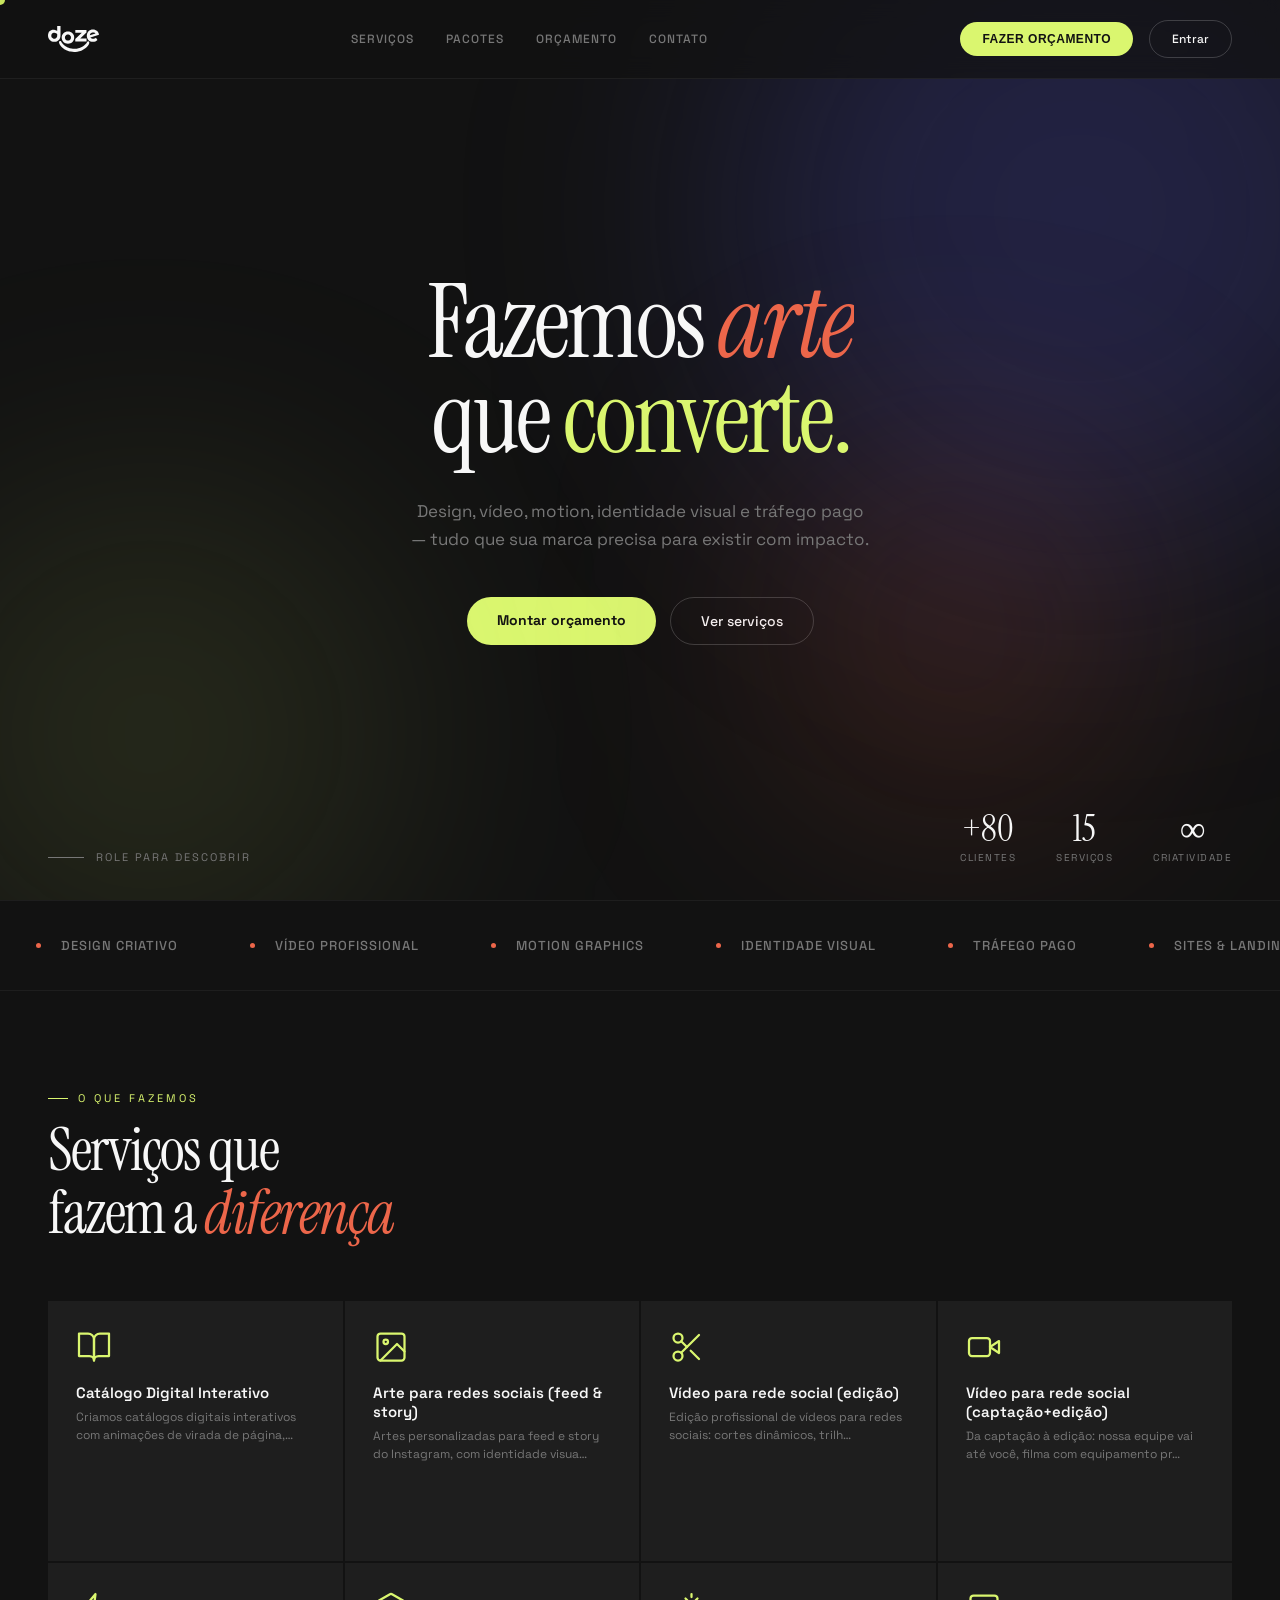
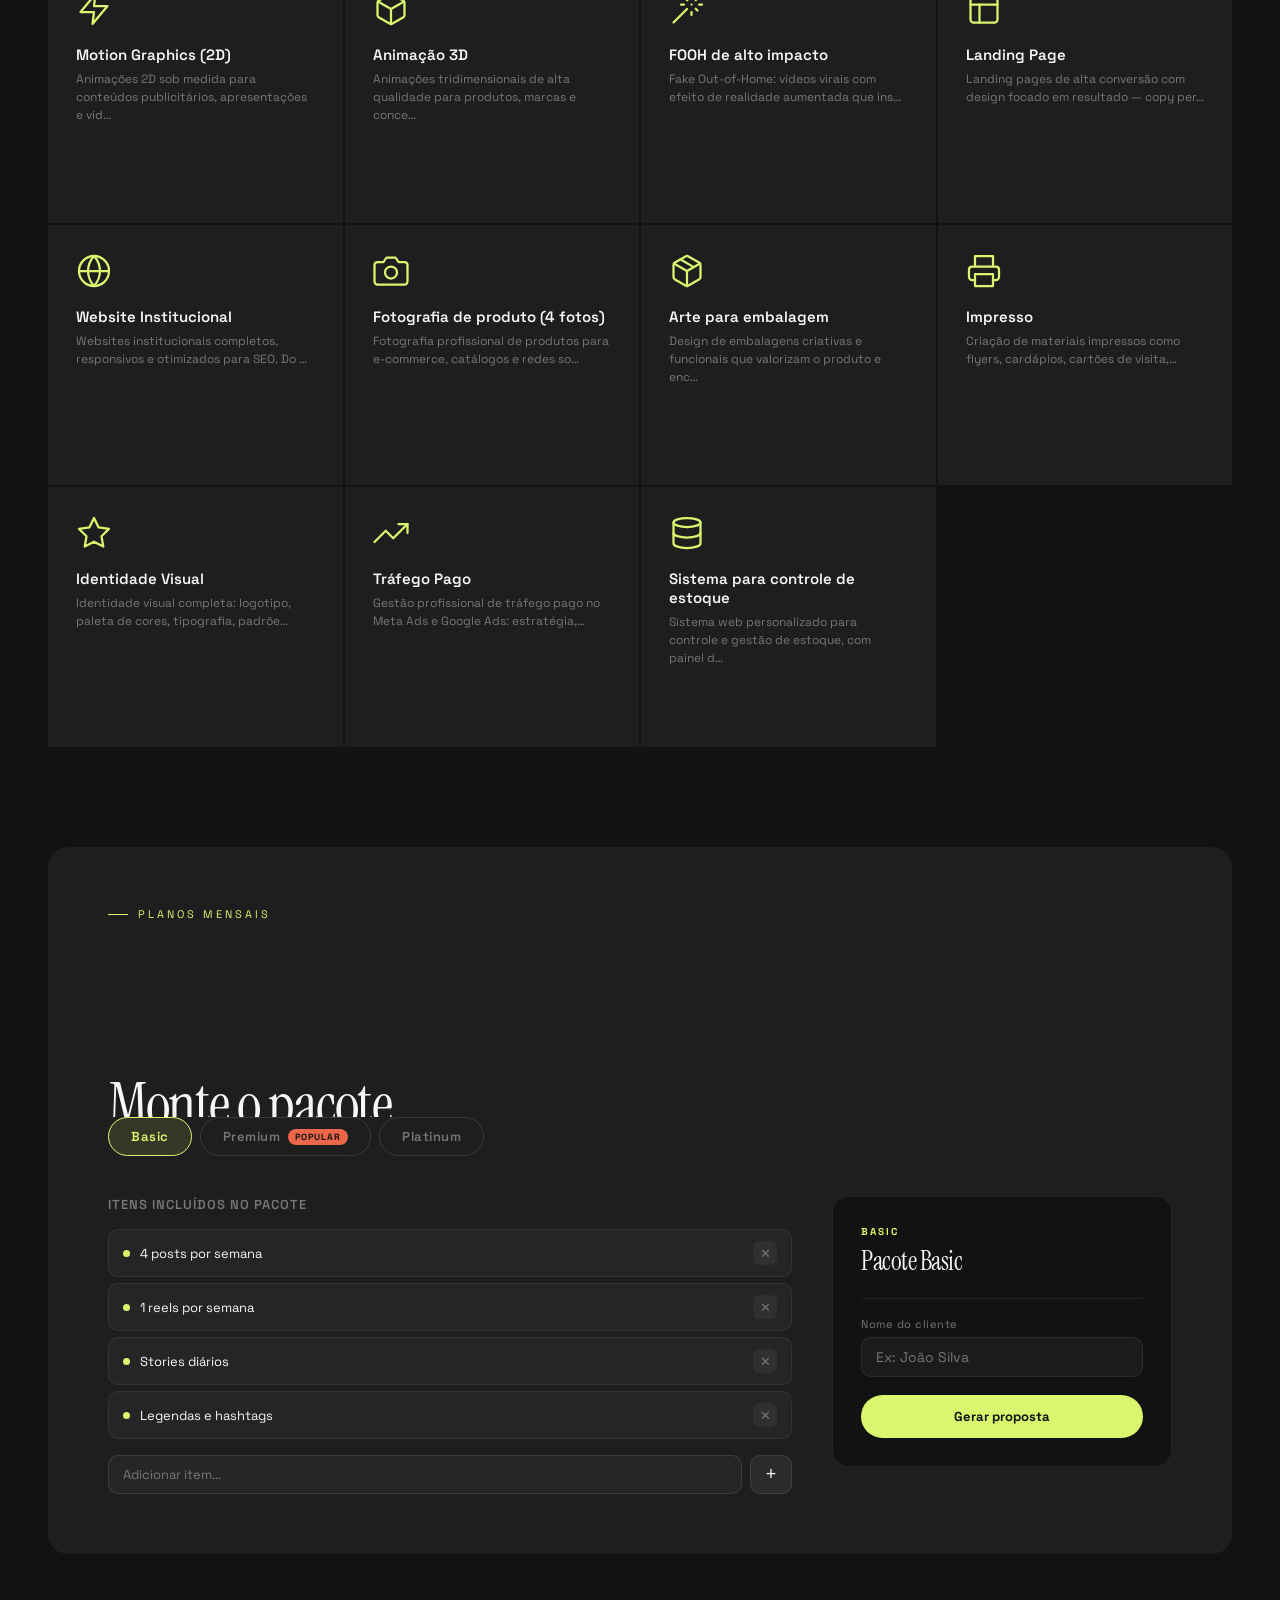
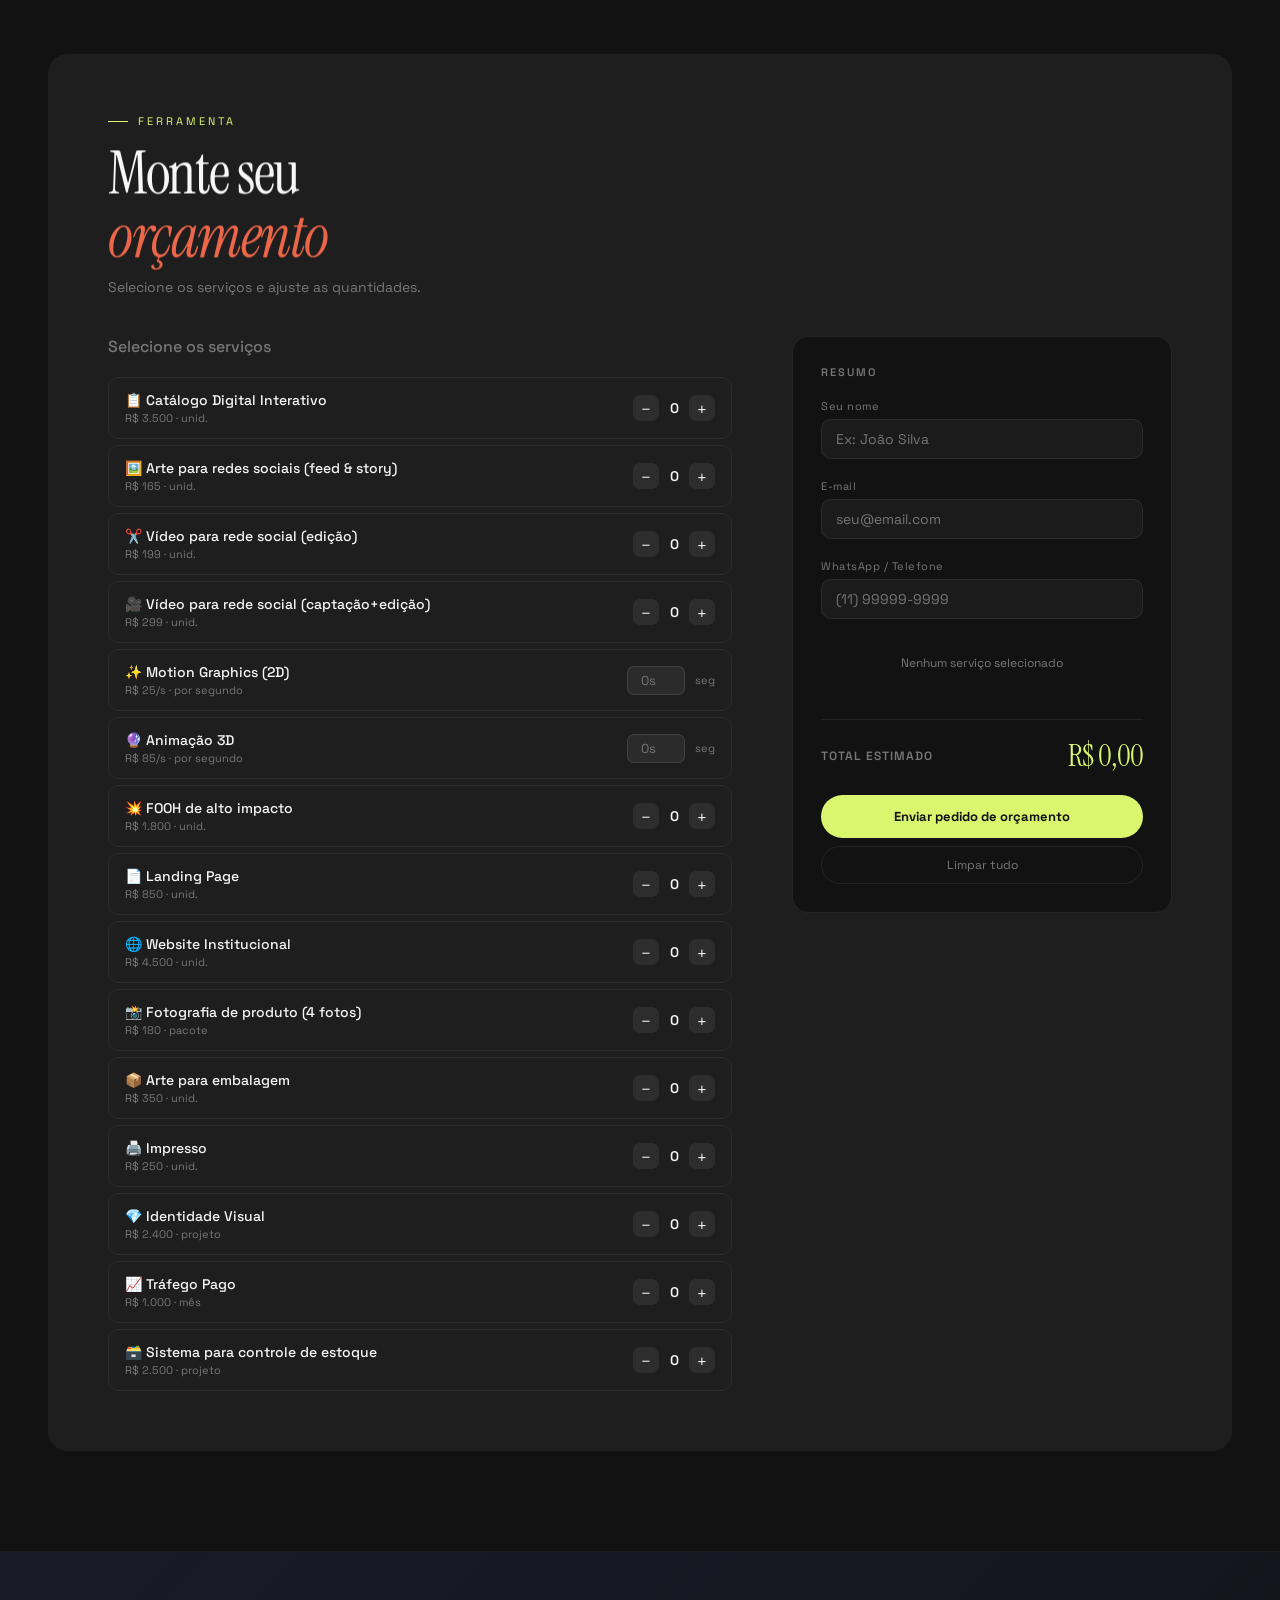
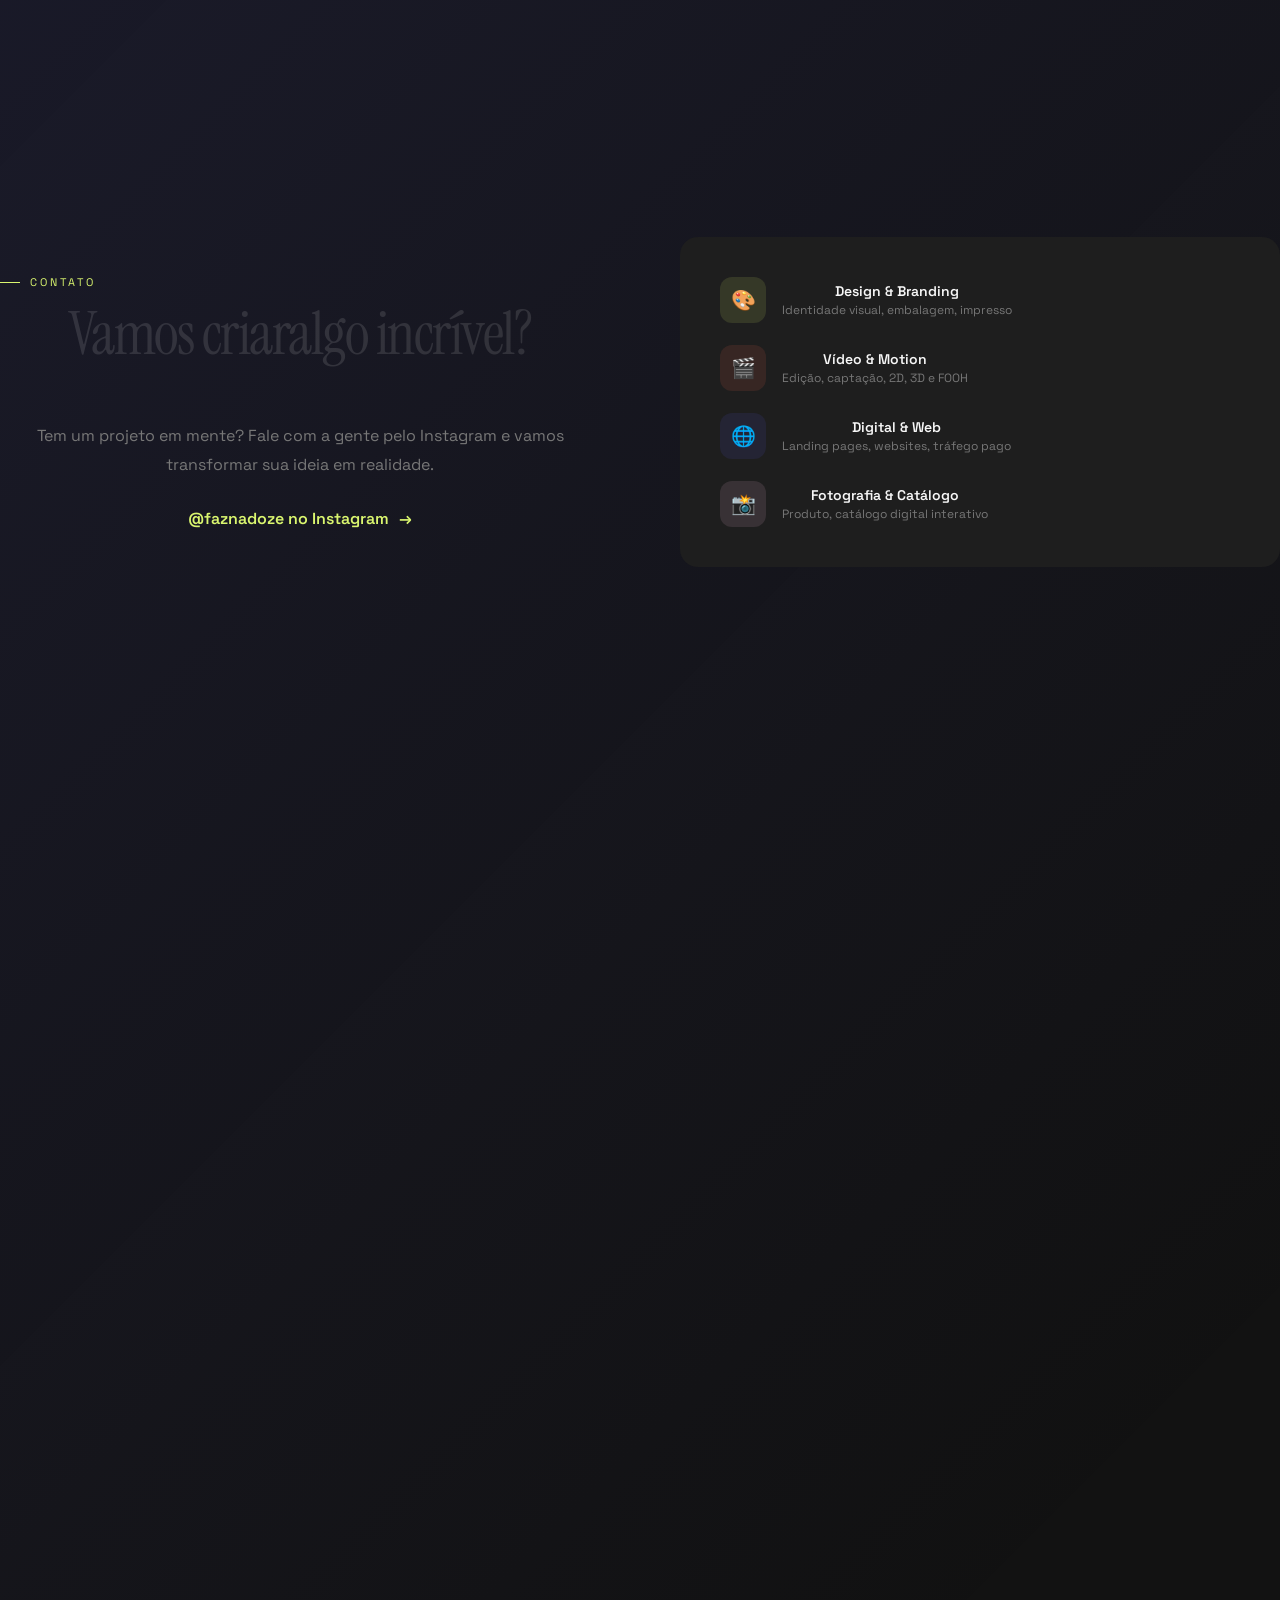
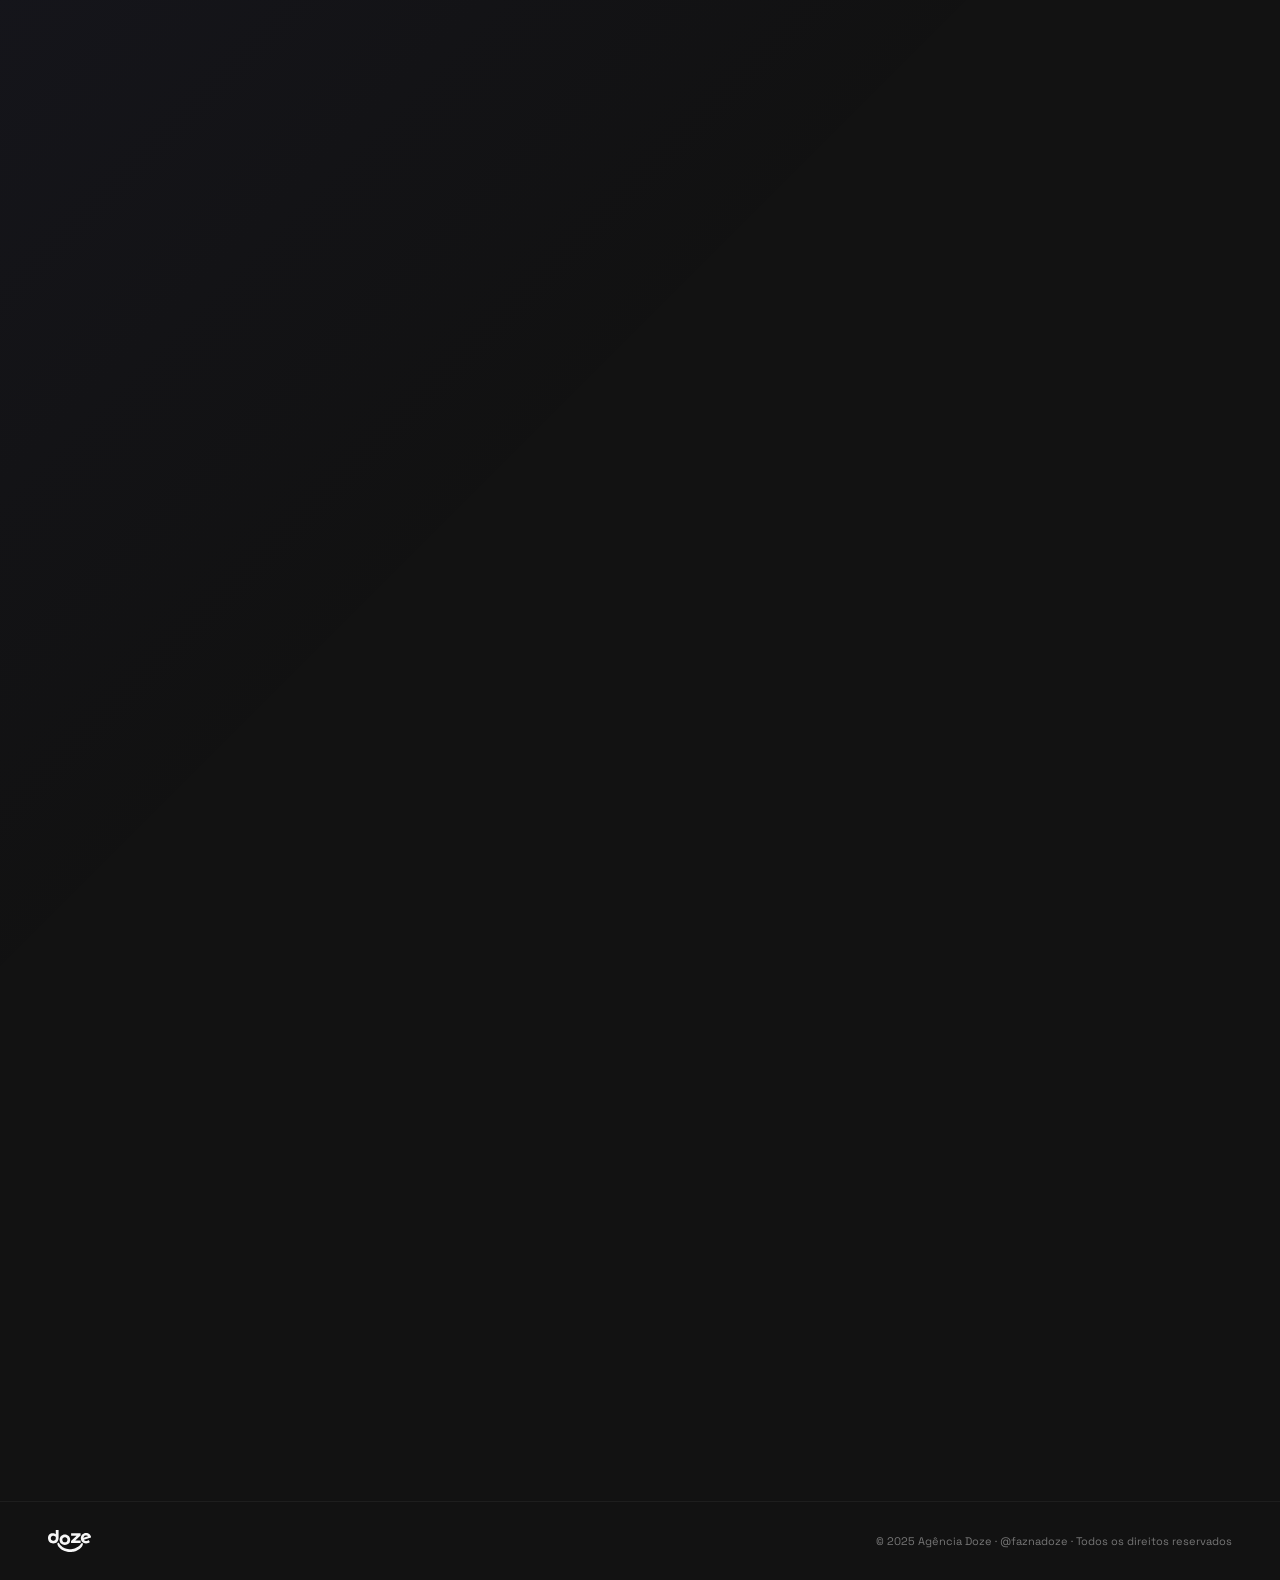
==== commit 112285ca: "feat: modal de orçamento público com cards de serviços + envio ao Supabase" ====
--- a/index.html
+++ b/index.html
@@ -565,6 +565,250 @@
     .svc-card-hint svg {
       width: 12px;
       height: 12px;
+    }
+
+    /* ── ORCAMENTO MODAL ─────────────────────────────────── */
+    .orc-modal-ov {
+      position: fixed;
+      inset: 0;
+      background: rgba(10, 10, 10, 0.96);
+      z-index: 1200;
+      display: flex;
+      align-items: stretch;
+      opacity: 0;
+      pointer-events: none;
+      transition: opacity 0.3s ease;
+      overflow: hidden;
+    }
+    .orc-modal-ov.open {
+      opacity: 1;
+      pointer-events: all;
+    }
+    .orc-modal-inner {
+      display: flex;
+      width: 100%;
+      height: 100vh;
+      overflow: hidden;
+    }
+    /* Left panel — service cards */
+    .orc-panel-left {
+      flex: 1;
+      overflow-y: auto;
+      padding: 56px 48px;
+      background: var(--dark);
+      border-right: 1px solid rgba(255,255,255,0.06);
+    }
+    .orc-panel-left::-webkit-scrollbar { width: 4px; }
+    .orc-panel-left::-webkit-scrollbar-track { background: transparent; }
+    .orc-panel-left::-webkit-scrollbar-thumb { background: rgba(255,255,255,0.1); border-radius: 2px; }
+    /* Right panel — form */
+    .orc-panel-right {
+      width: 380px;
+      flex-shrink: 0;
+      overflow-y: auto;
+      padding: 56px 36px;
+      background: var(--gray);
+      display: flex;
+      flex-direction: column;
+      gap: 0;
+    }
+    .orc-panel-right::-webkit-scrollbar { width: 4px; }
+    .orc-panel-right::-webkit-scrollbar-track { background: transparent; }
+    .orc-panel-right::-webkit-scrollbar-thumb { background: rgba(255,255,255,0.1); border-radius: 2px; }
+    .orc-close {
+      position: fixed;
+      top: 24px;
+      right: 28px;
+      width: 40px;
+      height: 40px;
+      border-radius: 50%;
+      border: 1px solid rgba(255,255,255,0.15);
+      background: rgba(255,255,255,0.05);
+      color: var(--light);
+      font-size: 18px;
+      cursor: pointer;
+      display: flex;
+      align-items: center;
+      justify-content: center;
+      z-index: 10;
+      transition: background 0.2s, border-color 0.2s;
+      backdrop-filter: blur(8px);
+    }
+    .orc-close:hover { background: rgba(255,255,255,0.12); border-color: rgba(255,255,255,0.3); }
+    .orc-panel-title {
+      font-family: 'Instrument Serif', serif;
+      font-size: clamp(24px, 3vw, 36px);
+      font-weight: 400;
+      letter-spacing: -0.5px;
+      margin-bottom: 6px;
+      line-height: 1.1;
+    }
+    .orc-panel-title em { font-style: italic; color: var(--orange); }
+    .orc-panel-sub {
+      font-size: 13px;
+      color: var(--text-muted);
+      margin-bottom: 36px;
+    }
+    /* Service cards grid inside modal */
+    .orc-svc-grid {
+      display: grid;
+      grid-template-columns: repeat(auto-fill, minmax(220px, 1fr));
+      gap: 2px;
+    }
+    .orc-svc-card {
+      background: var(--gray);
+      padding: 24px;
+      position: relative;
+      overflow: hidden;
+      cursor: pointer;
+      height: 220px;
+      display: flex;
+      flex-direction: column;
+      transition: background 0.2s;
+      user-select: none;
+    }
+    .orc-svc-card::before {
+      content: '';
+      position: absolute;
+      top: 0; left: 0; right: 0;
+      height: 2px;
+      background: linear-gradient(90deg, var(--lime), var(--orange));
+      transform: scaleX(0);
+      transform-origin: left;
+      transition: transform 0.3s ease;
+      z-index: 3;
+    }
+    .orc-svc-card:hover::before,
+    .orc-svc-card.selected::before { transform: scaleX(1); }
+    .orc-svc-card.selected {
+      background: rgba(218,246,111,0.07);
+      outline: 1px solid rgba(218,246,111,0.25);
+    }
+    .orc-svc-card .svc-card-content { flex: 1; position: relative; z-index: 2; }
+    .orc-svc-card .svc-name { font-size: 14px; font-weight: 600; margin-bottom: 6px; color: var(--light); }
+    .orc-svc-card .svc-icon { width: 32px; height: 32px; margin-bottom: 14px; color: var(--lime); transition: color 0.3s; }
+    .orc-svc-card .svc-icon svg { width: 100%; height: 100%; display: block; }
+    .orc-svc-card:hover .svc-icon { color: var(--orange); }
+    .orc-svc-card.selected .svc-icon { color: var(--lime); }
+    .orc-svc-card .svc-desc { font-size: 11px; color: var(--text-muted); line-height: 1.5; }
+    .orc-svc-check {
+      position: absolute;
+      bottom: 16px; right: 16px;
+      width: 24px; height: 24px;
+      border-radius: 50%;
+      border: 1.5px solid rgba(255,255,255,0.15);
+      background: transparent;
+      display: flex; align-items: center; justify-content: center;
+      font-size: 13px;
+      transition: all 0.2s;
+      z-index: 3;
+    }
+    .orc-svc-card.selected .orc-svc-check {
+      background: var(--lime);
+      border-color: var(--lime);
+      color: var(--dark);
+    }
+    /* Right panel form elements */
+    .orc-side-title {
+      font-family: 'Instrument Serif', serif;
+      font-size: 22px;
+      font-weight: 400;
+      letter-spacing: -0.3px;
+      margin-bottom: 24px;
+      padding-bottom: 20px;
+      border-bottom: 1px solid rgba(255,255,255,0.07);
+    }
+    .orc-side-title em { font-style: italic; color: var(--lime); }
+    .orc-selected-list {
+      min-height: 60px;
+      margin-bottom: 20px;
+    }
+    .orc-sel-item {
+      display: flex;
+      align-items: center;
+      justify-content: space-between;
+      font-size: 12px;
+      color: var(--light);
+      padding: 8px 0;
+      border-bottom: 1px solid rgba(255,255,255,0.05);
+    }
+    .orc-sel-item button {
+      background: none; border: none;
+      color: var(--text-muted);
+      cursor: pointer; font-size: 14px;
+      padding: 0 4px;
+      transition: color 0.15s;
+      line-height: 1;
+    }
+    .orc-sel-item button:hover { color: var(--orange); }
+    .orc-sel-empty {
+      font-size: 12px;
+      color: var(--text-muted);
+      padding: 12px 0;
+      font-style: italic;
+    }
+    .orc-field-label {
+      font-size: 10px;
+      font-weight: 600;
+      letter-spacing: 1.5px;
+      text-transform: uppercase;
+      color: var(--text-muted);
+      margin-bottom: 6px;
+    }
+    .orc-input {
+      width: 100%;
+      background: rgba(255,255,255,0.04);
+      border: 1px solid rgba(255,255,255,0.1);
+      border-radius: 12px;
+      color: var(--light);
+      font-size: 13px;
+      padding: 11px 14px;
+      font-family: 'Space Grotesk', sans-serif;
+      transition: border-color 0.15s;
+      margin-bottom: 16px;
+    }
+    .orc-input::placeholder { color: var(--text-muted); }
+    .orc-input:focus { outline: none; border-color: var(--lime); }
+    .orc-input.error { border-color: var(--orange) !important; }
+    textarea.orc-input {
+      resize: vertical;
+      min-height: 80px;
+    }
+    .orc-divider {
+      height: 1px;
+      background: rgba(255,255,255,0.07);
+      margin: 20px 0;
+    }
+    .orc-submit-btn {
+      width: 100%;
+      padding: 14px;
+      background: var(--lime);
+      color: var(--dark);
+      border: none;
+      border-radius: 100px;
+      font-family: 'Space Grotesk', sans-serif;
+      font-size: 14px;
+      font-weight: 700;
+      cursor: pointer;
+      transition: transform 0.2s, opacity 0.2s;
+      margin-top: 8px;
+    }
+    .orc-submit-btn:hover { transform: scale(1.02); }
+    .orc-submit-btn:disabled { opacity: 0.5; cursor: not-allowed; transform: none; }
+    .orc-note {
+      font-size: 11px;
+      color: var(--text-muted);
+      text-align: center;
+      margin-top: 12px;
+      line-height: 1.6;
+    }
+    @media (max-width: 768px) {
+      .orc-modal-inner { flex-direction: column; }
+      .orc-panel-left { padding: 32px 20px; border-right: none; border-bottom: 1px solid rgba(255,255,255,0.06); }
+      .orc-panel-right { width: 100%; padding: 32px 20px; }
+      .orc-svc-grid { grid-template-columns: repeat(auto-fill, minmax(160px, 1fr)); }
+      .orc-svc-card { height: 180px; padding: 18px; }
+      .orc-close { top: 16px; right: 16px; }
     }
 
     /* SERVICE DETAIL MODAL */
@@ -1918,16 +2162,18 @@
       <a href="#orcamento">Orçamento</a>
       <a href="#contato">Contato</a>
     </div>
-    <a href="#orcamento" class="nav-cta">Fazer orçamento</a>
-    <div class="nav-auth">
-      <button id="auth-login-btn">Entrar</button>
-      <div id="auth-user-menu">
-        <img id="auth-avatar" src="" alt="Avatar">
-        <span id="auth-user-label">Conta</span>
-        <div id="auth-dropdown">
-          <div class="auth-dropdown-email" id="auth-dropdown-email"></div>
-          <a href="admin.html" class="auth-dropdown-item" id="auth-admin-link" style="display:none">📊 Dashboard admin</a>
-          <button id="auth-signout-btn">↩ Sair</button>
+    <div class="nav-right" style="display: flex; align-items: center; gap: 16px;">
+      <button class="nav-cta" onclick="openOrcamentoModal()">Fazer orçamento</button>
+      <div class="nav-auth">
+        <button id="auth-login-btn">Entrar</button>
+        <div id="auth-user-menu">
+          <img id="auth-avatar" src="" alt="Avatar">
+          <span id="auth-user-label">Conta</span>
+          <div id="auth-dropdown">
+            <div class="auth-dropdown-email" id="auth-dropdown-email"></div>
+            <a href="admin.html" class="auth-dropdown-item" id="auth-admin-link" style="display:none">📊 Dashboard admin</a>
+            <button id="auth-signout-btn">↩ Sair</button>
+          </div>
         </div>
       </div>
     </div>
@@ -2003,13 +2249,6 @@
 
   <section style="padding-top:0;padding-left:0;padding-right:0;">
     <div id="orcamento">
-      <!-- Lock overlay para usuários não logados -->
-      <div class="budget-lock">
-        <div class="budget-lock-icon">🔒</div>
-        <div class="budget-lock-title">Faça login para montar seu orçamento</div>
-        <div class="budget-lock-sub">Crie sua conta grátis para ver os preços e enviar solicitações para nosso time.</div>
-        <button class="budget-lock-btn" id="budget-lock-btn">Entrar agora</button>
-      </div>
       <div class="sec-label">Ferramenta</div>
       <div class="reveal-line">
         <h2 class="sec-title reveal-text" style="margin-bottom:10px;">Monte seu<br><em>orçamento</em></h2>
@@ -2025,10 +2264,18 @@
           <div class="summary-box">
             <div class="sum-hdr">Resumo</div>
             <div class="sum-field">
-              <label>Nome do cliente</label>
-              <input type="text" id="clientName" placeholder="Ex: Empresa XYZ">
+              <label>Seu nome</label>
+              <input type="text" id="clientName" placeholder="Ex: João Silva">
             </div>
-            <div class="sum-items" id="sumItems">
+            <div class="sum-field" style="margin-top:10px;">
+              <label>E-mail</label>
+              <input type="email" id="contactEmail" placeholder="seu@email.com">
+            </div>
+            <div class="sum-field" style="margin-top:10px;">
+              <label>WhatsApp / Telefone</label>
+              <input type="tel" id="contactPhone" placeholder="(11) 99999-9999">
+            </div>
+            <div class="sum-items" id="sumItems" style="margin-top:16px;">
               <div class="sum-empty">Nenhum serviço selecionado</div>
             </div>
             <div class="sum-div"></div>
@@ -2036,7 +2283,7 @@
               <div class="sum-tot-l">Total estimado</div>
               <div class="sum-tot-v" id="totalVal">R$ 0,00</div>
             </div>
-            <button class="btn-gen" onclick="genQuote()">Gerar orçamento</button>
+            <button class="btn-gen" onclick="requestQuote()">Enviar pedido de orçamento</button>
             <button class="btn-clr" onclick="clearAll()">Limpar tudo</button>
           </div>
         </div>
@@ -2112,18 +2359,52 @@
     <p>© 2025 Agência Doze · @faznadoze · Todos os direitos reservados</p>
   </footer>
 
-  <!-- MODAL -->
+  <!-- MODAL DE ORÇAMENTO PÚBLICO -->
+  <div class="orc-modal-ov" id="orcModal">
+    <button class="orc-close" onclick="closeOrcamentoModal()" title="Fechar">✕</button>
+    <div class="orc-modal-inner">
+
+      <!-- Painel esquerdo: cards de serviços -->
+      <div class="orc-panel-left">
+        <div class="orc-panel-title">Selecione os <em>serviços</em></div>
+        <div class="orc-panel-sub">Clique nos serviços que você precisa. Pode selecionar quantos quiser.</div>
+        <div class="orc-svc-grid" id="orcSvcGrid"></div>
+      </div>
+
+      <!-- Painel direito: resumo + formulário -->
+      <div class="orc-panel-right">
+        <div class="orc-side-title">Seu <em>pedido</em></div>
+
+        <div class="orc-field-label">Serviços selecionados</div>
+        <div class="orc-selected-list" id="orcSelectedList">
+          <div class="orc-sel-empty">Nenhum serviço selecionado ainda.</div>
+        </div>
+
+        <div class="orc-divider"></div>
+
+        <div class="orc-field-label">Seu nome *</div>
+        <input class="orc-input" id="orcName" type="text" placeholder="Ex: João Silva">
+
+        <div class="orc-field-label">E-mail *</div>
+        <input class="orc-input" id="orcEmail" type="email" placeholder="seu@email.com">
+
+        <div class="orc-field-label">WhatsApp / Telefone *</div>
+        <input class="orc-input" id="orcPhone" type="tel" placeholder="(11) 99999-9999">
+
+        <div class="orc-field-label">Observações / Detalhes</div>
+        <textarea class="orc-input" id="orcObs" placeholder="Conte mais sobre o seu projeto, prazo, referências…"></textarea>
+
+        <button class="orc-submit-btn" id="orcSubmitBtn" onclick="submitOrcamento()">Enviar pedido de orçamento</button>
+        <p class="orc-note">Entraremos em contato em até 24h pelo WhatsApp ou e-mail informado.</p>
+      </div>
+    </div>
+  </div>
+
+  <!-- MODAL PREVIEW (pacotes/logados) -->
   <div class="modal-ov" id="modal">
     <div class="modal-box">
       <button class="modal-x" onclick="closeModal()">✕</button>
-      <div class="m-logo" style="margin-bottom:12px;">
-        <svg height="32" viewBox="0 0 127 86" fill="none" xmlns="http://www.w3.org/2000/svg" style="display:block;">
-          <path
-            d="M13.0883 15.2588C14.3861 12.1383 16.1807 9.44976 18.4719 7.19334C20.7632 4.93692 23.5351 3.17659 26.7797 1.90435C30.0323 0.640119 33.5733 0 37.4108 0C41.2482 0 44.7732 0.616115 47.9938 1.85635C51.2144 3.09658 53.9863 4.8409 56.3016 7.09732C58.6249 9.35374 60.4194 12.0582 61.6852 15.2108C62.951 18.3634 63.5919 21.8281 63.5919 25.5968C63.5919 29.3655 62.959 32.8301 61.6852 35.9827C60.4194 39.1353 58.6169 41.8398 56.3016 44.0962C53.9783 46.3526 51.2063 48.1129 47.9938 49.3852C44.7732 50.6494 41.2482 51.2895 37.4108 51.2895C33.5733 51.2895 30.0403 50.6574 26.8278 49.3852C23.6072 48.121 20.8353 46.3526 18.52 44.0962C16.1967 41.8398 14.3861 39.1353 13.0883 35.9827C11.7904 32.8301 11.1415 29.3655 11.1415 25.5968C11.1415 21.8281 11.7904 18.3794 13.0883 15.2588ZM49.0673 20.4518C48.4745 18.8755 47.6253 17.5473 46.5117 16.4671C45.3981 15.3869 44.0682 14.5307 42.522 13.9146C40.9758 13.2985 39.2694 12.9864 37.4108 12.9864C35.5521 12.9864 33.8537 13.2985 32.2995 13.9146C30.7533 14.5307 29.4234 15.3949 28.3099 16.5151C27.1963 17.6273 26.3311 18.9555 25.7062 20.4998C25.0893 22.0441 24.7769 23.7484 24.7769 25.5968C24.7769 27.4451 25.0893 29.1654 25.7062 30.7417C26.323 32.318 27.1883 33.6623 28.3099 34.7745C29.4234 35.8867 30.7533 36.7508 32.2995 37.375C33.8457 37.9911 35.5521 38.3031 37.4108 38.3031C39.2694 38.3031 40.9678 37.9911 42.522 37.375C44.0682 36.7588 45.3821 35.8947 46.4716 34.7745C47.5532 33.6623 48.4024 32.334 49.0273 30.7897C49.6441 29.2454 49.9566 27.5171 49.9566 25.5968C49.9566 23.6764 49.6602 22.0281 49.0753 20.4518H49.0673ZM126.81 45.0644C126.417 43.4321 125.448 42.6079 125.448 42.6079C124.15 41.5037 122.179 41.4637 121.987 41.4557C121.987 41.4557 121.843 41.4557 121.722 41.4557C119.663 41.5437 116.859 45.8805 116.211 46.9127C114.969 48.8171 113.174 51.2815 110.683 53.866C107.518 57.1386 104.698 59.123 102.511 60.5873C95.6614 65.1801 89.044 67.7326 89.044 67.7326C78.3248 71.9574 67.902 72.3415 63.1433 72.3175C58.3845 72.2134 47.9778 71.5573 37.3707 67.0525C37.3707 67.0525 30.8254 64.324 24.1039 59.5551C21.9649 58.0348 19.1849 55.9784 16.1166 52.6258C14.4182 50.7774 13.0642 48.9931 11.9987 47.4248C11.7984 47.1288 11.5501 46.7607 11.2537 46.3046C11.2537 46.3046 11.0053 45.9205 10.773 45.5365C9.73952 43.8242 9.37901 42.2159 8.2414 41.1116C7.20793 40.1115 5.62168 39.6234 4.16361 39.8314C2.93787 40.0074 2.07265 40.6316 1.66407 40.9836C1.66407 40.9836 0.670658 41.7838 0.238044 43.4081C-1.5565 50.0493 7.38418 60.9393 7.38418 60.9393C11.1736 65.5562 18.3277 72.8375 30.5931 78.6386C37.9796 82.1273 45.0456 83.4875 48.6828 84.2237C54.3548 85.3679 59.2578 85.816 62.967 86C66.6763 85.912 71.5953 85.5919 77.2913 84.5997C80.9525 83.9596 88.0506 82.7914 95.5252 79.5028C107.943 74.0298 115.281 66.9484 119.199 62.4276C119.199 62.4276 128.428 51.7776 126.81 45.0884V45.0644ZM68.0542 31.7339V41.8398H115.409V29.5975H88.9559L113.367 5.95311H95.5332L68.0462 31.7339H68.0542Z"
-            fill="#5456D1" />
-        </svg>
-      </div>
-      <div class="m-sub">@faznadoze · Orçamento comercial</div>
+      <div class="m-sub" id="mSub">@faznadoze · Orçamento comercial</div>
       <div class="m-client" id="mClient"></div>
       <div class="m-items" id="mItems"></div>
       <div class="sum-div"></div>
@@ -2357,19 +2638,85 @@
       document.getElementById('clientName').value = '';
       updSum();
     }
-    function genQuote() {
-      const client = document.getElementById('clientName').value.trim() || 'Cliente';
+    function buildQuoteData() {
       let total = 0; const items = [];
       services.forEach(s => {
         const d = sel[s.id]; if (!d) return;
         if (s.perSec && d.sec > 0) { const sub = s.price * d.sec; total += sub; items.push({ name: `${s.name} (${d.sec}s)`, price: sub }); }
         else if (!s.perSec && d.qty > 0) { const sub = s.price * d.qty; total += sub; items.push({ name: d.qty > 1 ? `${s.name} ×${d.qty}` : s.name, price: sub }); }
       });
+      return { items, total };
+    }
+
+    function genQuote() {
+      const client = document.getElementById('clientName').value.trim() || 'Cliente';
+      const { items, total } = buildQuoteData();
       if (!items.length) { alert('Selecione pelo menos um serviço.'); return; }
       document.getElementById('mClient').textContent = 'Para: ' + client;
       document.getElementById('mItems').innerHTML = items.map(i => `<div class="m-item"><div class="m-item-n">${i.name}</div><div class="m-item-p">R$ ${i.price.toLocaleString('pt-BR', { minimumFractionDigits: 2 })}</div></div>`).join('');
       document.getElementById('mTotal').textContent = 'R$ ' + total.toLocaleString('pt-BR', { minimumFractionDigits: 2 });
       document.getElementById('modal').classList.add('open');
+    }
+
+    async function requestQuote() {
+      const name  = document.getElementById('clientName').value.trim();
+      const email = document.getElementById('contactEmail').value.trim();
+      const phone = document.getElementById('contactPhone').value.trim();
+
+      if (!name)  { showFieldError('clientName',  'Informe seu nome.'); return; }
+      if (!email) { showFieldError('contactEmail', 'Informe seu e-mail.'); return; }
+      if (!phone) { showFieldError('contactPhone', 'Informe seu WhatsApp/telefone.'); return; }
+
+      const { items, total } = buildQuoteData();
+      if (!items.length) { alert('Selecione pelo menos um serviço.'); return; }
+
+      // Exibe modal de prévia
+      document.getElementById('mClient').textContent = 'Para: ' + name;
+      document.getElementById('mItems').innerHTML = items.map(i => `<div class="m-item"><div class="m-item-n">${i.name}</div><div class="m-item-p">R$ ${i.price.toLocaleString('pt-BR', { minimumFractionDigits: 2 })}</div></div>`).join('');
+      document.getElementById('mTotal').textContent = 'R$ ' + total.toLocaleString('pt-BR', { minimumFractionDigits: 2 });
+      document.getElementById('modal').classList.add('open');
+
+      // Salva no Supabase
+      const cfg = window.DOZE_CONFIG;
+      if (!cfg || !cfg.supabaseUrl.startsWith('https://')) return;
+      const sb = window._supabase || window.supabase.createClient(cfg.supabaseUrl, cfg.supabaseAnonKey);
+
+      const { error } = await sb.from('orcamentos').insert({
+        client_name:    name,
+        contact_email:  email,
+        contact_phone:  phone,
+        user_email:     email,
+        user_name:      name,
+        items:          items.map(i => ({ nome: i.name, preco: 'R$ ' + i.price.toLocaleString('pt-BR', { minimumFractionDigits: 2 }) })),
+        total,
+        status:         'novo',
+      });
+
+      if (!error) {
+        const toast = document.getElementById('orcamento-toast');
+        if (toast) {
+          toast.textContent = '✅ Pedido enviado! Entraremos em contato em breve.';
+          toast.classList.add('show');
+          setTimeout(() => toast.classList.remove('show'), 4000);
+        }
+        // Fecha modal e limpa após 2s
+        setTimeout(() => { closeModal(); clearAll();
+          document.getElementById('contactEmail').value = '';
+          document.getElementById('contactPhone').value = '';
+        }, 2000);
+      } else {
+        console.error('[requestQuote] Erro:', error);
+        alert('Ocorreu um erro ao enviar. Tente novamente.');
+      }
+    }
+
+    function showFieldError(id, msg) {
+      const el = document.getElementById(id);
+      if (!el) return;
+      el.style.borderColor = 'var(--orange)';
+      el.placeholder = msg;
+      el.focus();
+      el.addEventListener('input', () => { el.style.borderColor = ''; }, { once: true });
     }
     function closeModal() { document.getElementById('modal').classList.remove('open'); }
     document.getElementById('modal').addEventListener('click', function (e) { if (e.target === this) closeModal(); });
@@ -2622,6 +2969,167 @@
 
     // init packages
     renderPkgEditor();
+
+    // ── MODAL DE ORÇAMENTO PÚBLICO ─────────────────────────────
+    const orcSelectedServices = new Set();
+
+    function openOrcamentoModal() {
+      document.getElementById('orcModal').classList.add('open');
+      document.body.style.overflow = 'hidden';
+      renderOrcSvcGrid();
+      renderOrcSelected();
+    }
+
+    function closeOrcamentoModal() {
+      document.getElementById('orcModal').classList.remove('open');
+      document.body.style.overflow = '';
+    }
+
+    // Close on Escape
+    document.addEventListener('keydown', e => {
+      if (e.key === 'Escape') closeOrcamentoModal();
+    });
+
+    function renderOrcSvcGrid() {
+      const grid = document.getElementById('orcSvcGrid');
+      if (!grid || grid.children.length > 0) return; // só renderiza uma vez
+
+      services.forEach(s => {
+        const card = document.createElement('div');
+        card.className = 'orc-svc-card' + (orcSelectedServices.has(s.id) ? ' selected' : '');
+        card.dataset.id = s.id;
+        const shortDesc = (svcDetails[s.id] || '').slice(0, 80) + '…';
+        card.innerHTML = `
+          <div class="svc-card-content">
+            <div class="svc-icon">${svcIcons[s.id] || ''}</div>
+            <div class="svc-name">${s.name}</div>
+            <div class="svc-desc">${shortDesc}</div>
+          </div>
+          <div class="orc-svc-check">✓</div>`;
+        card.addEventListener('click', () => toggleOrcSvc(s.id, card));
+        grid.appendChild(card);
+      });
+    }
+
+    function toggleOrcSvc(id, card) {
+      if (orcSelectedServices.has(id)) {
+        orcSelectedServices.delete(id);
+        card.classList.remove('selected');
+      } else {
+        orcSelectedServices.add(id);
+        card.classList.add('selected');
+      }
+      renderOrcSelected();
+    }
+
+    function renderOrcSelected() {
+      const list = document.getElementById('orcSelectedList');
+      if (!list) return;
+      if (orcSelectedServices.size === 0) {
+        list.innerHTML = '<div class="orc-sel-empty">Nenhum serviço selecionado ainda.</div>';
+        return;
+      }
+      list.innerHTML = [...orcSelectedServices].map(id => {
+        const s = services.find(x => x.id === id);
+        if (!s) return '';
+        return `<div class="orc-sel-item">
+          <span>${s.name}</span>
+          <button onclick="removeOrcSvc('${id}')">✕</button>
+        </div>`;
+      }).join('');
+    }
+
+    window.removeOrcSvc = function(id) {
+      orcSelectedServices.delete(id);
+      const card = document.querySelector(`.orc-svc-card[data-id="${id}"]`);
+      if (card) card.classList.remove('selected');
+      renderOrcSelected();
+    };
+
+    async function submitOrcamento() {
+      const name  = document.getElementById('orcName').value.trim();
+      const email = document.getElementById('orcEmail').value.trim();
+      const phone = document.getElementById('orcPhone').value.trim();
+      const obs   = document.getElementById('orcObs').value.trim();
+
+      // Validações
+      let valid = true;
+      [['orcName', name], ['orcEmail', email], ['orcPhone', phone]].forEach(([id, val]) => {
+        const el = document.getElementById(id);
+        if (!val) {
+          el.classList.add('error');
+          el.addEventListener('input', () => el.classList.remove('error'), { once: true });
+          valid = false;
+        }
+      });
+      if (!valid) return;
+
+      if (orcSelectedServices.size === 0) {
+        alert('Selecione pelo menos um serviço para continuar.');
+        return;
+      }
+
+      const btn = document.getElementById('orcSubmitBtn');
+      btn.disabled = true;
+      btn.textContent = 'Enviando…';
+
+      const selectedItems = [...orcSelectedServices].map(id => {
+        const s = services.find(x => x.id === id);
+        return { nome: s?.name || id, preco: '' };
+      });
+
+      const nota = obs ? `\n\nObservações: ${obs}` : '';
+
+      // Salva no Supabase
+      let saved = false;
+      const cfg = window.DOZE_CONFIG;
+      if (cfg && cfg.supabaseUrl.startsWith('https://')) {
+        const sb = window._supabase || window.supabase.createClient(cfg.supabaseUrl, cfg.supabaseAnonKey);
+        const { error } = await sb.from('orcamentos').insert({
+          client_name:   name,
+          contact_email: email,
+          contact_phone: phone,
+          user_email:    email,
+          user_name:     name,
+          items:         selectedItems,
+          total:         0,
+          status:        'novo',
+          notes:         obs || null,
+        });
+        if (!error) {
+          saved = true;
+        } else {
+          console.error('[submitOrcamento] Erro Supabase:', error);
+          // Mostra erro detalhado para debug
+          btn.disabled = false;
+          btn.textContent = 'Enviar pedido de orçamento';
+          alert(`❌ Erro ao salvar no banco:\n\n${error.message || error.code || JSON.stringify(error)}\n\nVerifique se o SQL foi executado no Supabase e se as policies estão corretas.`);
+          return;
+        }
+      }
+
+      btn.disabled = false;
+      btn.textContent = 'Enviar pedido de orçamento';
+
+      const toast = document.getElementById('orcamento-toast');
+      if (toast) {
+        toast.textContent = saved
+          ? '✅ Pedido enviado! Entraremos em contato em breve.'
+          : '✅ Pedido registrado! Entraremos em contato.';
+        toast.classList.add('show');
+        setTimeout(() => toast.classList.remove('show'), 4000);
+      }
+
+      // Limpa e fecha
+      orcSelectedServices.clear();
+      document.getElementById('orcSvcGrid').innerHTML = '';
+      ['orcName','orcEmail','orcPhone','orcObs'].forEach(id => {
+        const el = document.getElementById(id);
+        if (el) el.value = '';
+      });
+      renderOrcSelected();
+      setTimeout(closeOrcamentoModal, 1200);
+    }
   </script>
   <div class="orcamento-toast" id="orcamento-toast">✅ Orçamento enviado para o time!</div>
   <script src="animations/animations.js" defer></script>
--- a/auth/auth.css
+++ b/auth/auth.css
@@ -19,29 +19,9 @@
   margin-bottom: 8px;
 }
 
-/* Orçamento bloqueado */
+/* Orçamento — sem lock, qualquer visitante pode usar */
 #orcamento {
   position: relative;
-}
-
-.budget-lock {
-  display: none;
-  position: absolute;
-  inset: 0;
-  background: rgba(18, 18, 18, 0.88);
-  backdrop-filter: blur(12px);
-  align-items: center;
-  justify-content: center;
-  flex-direction: column;
-  gap: 14px;
-  z-index: 10;
-  border-radius: 20px;
-  text-align: center;
-  padding: 40px;
-}
-
-.auth-signed-out .budget-lock {
-  display: flex;
 }
 
 .budget-lock-icon {
